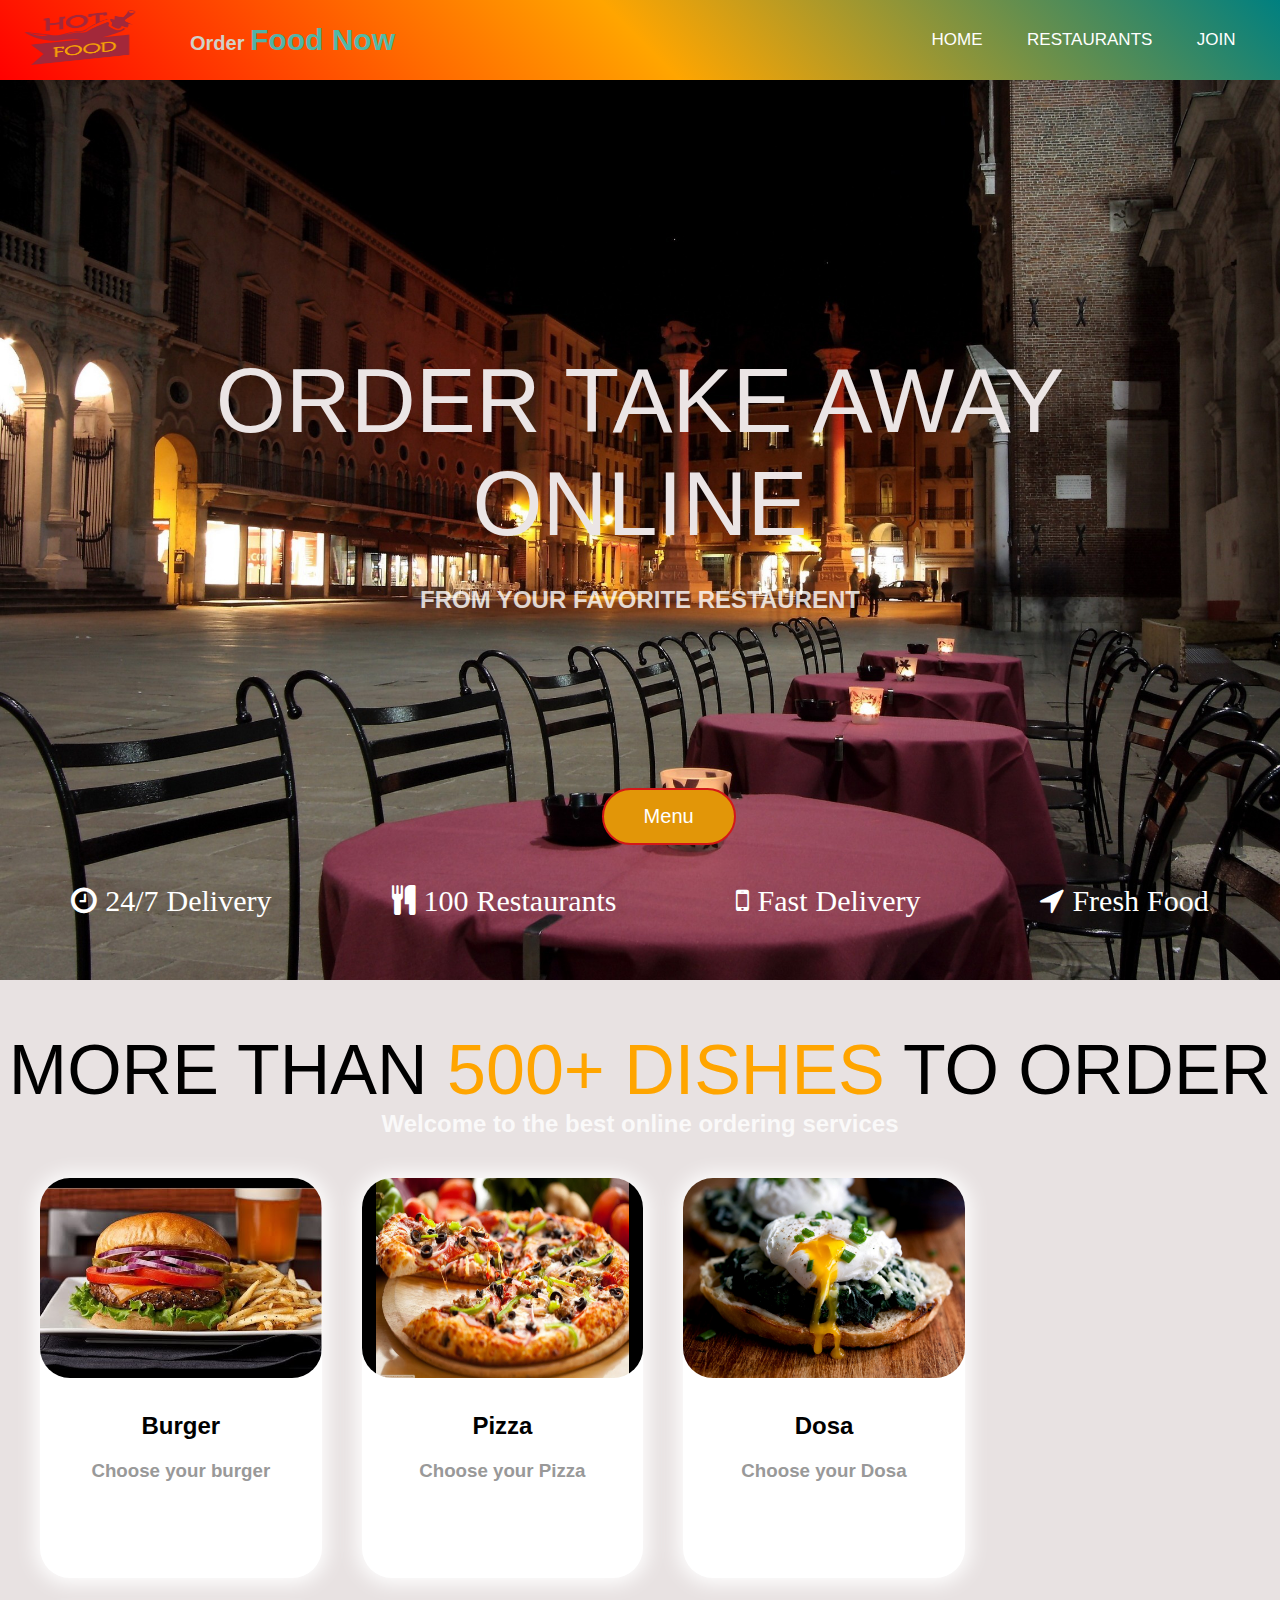
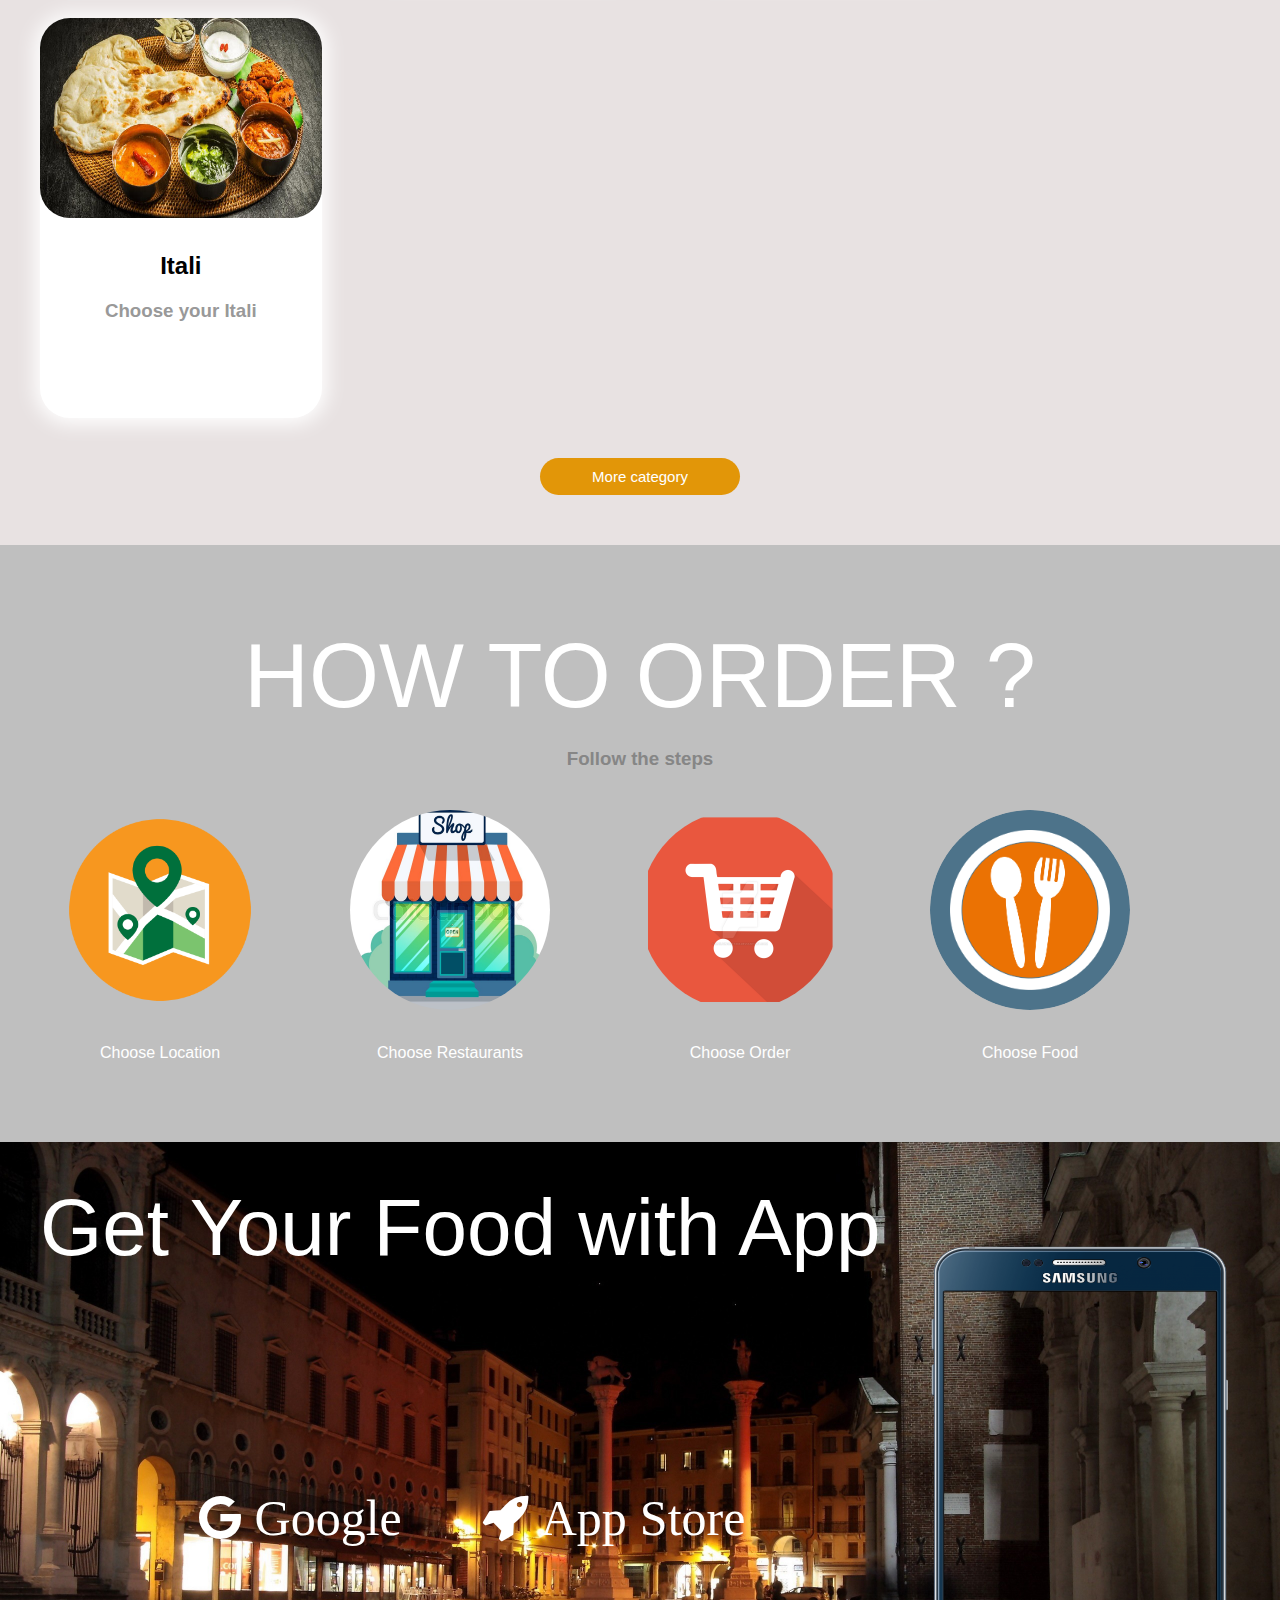
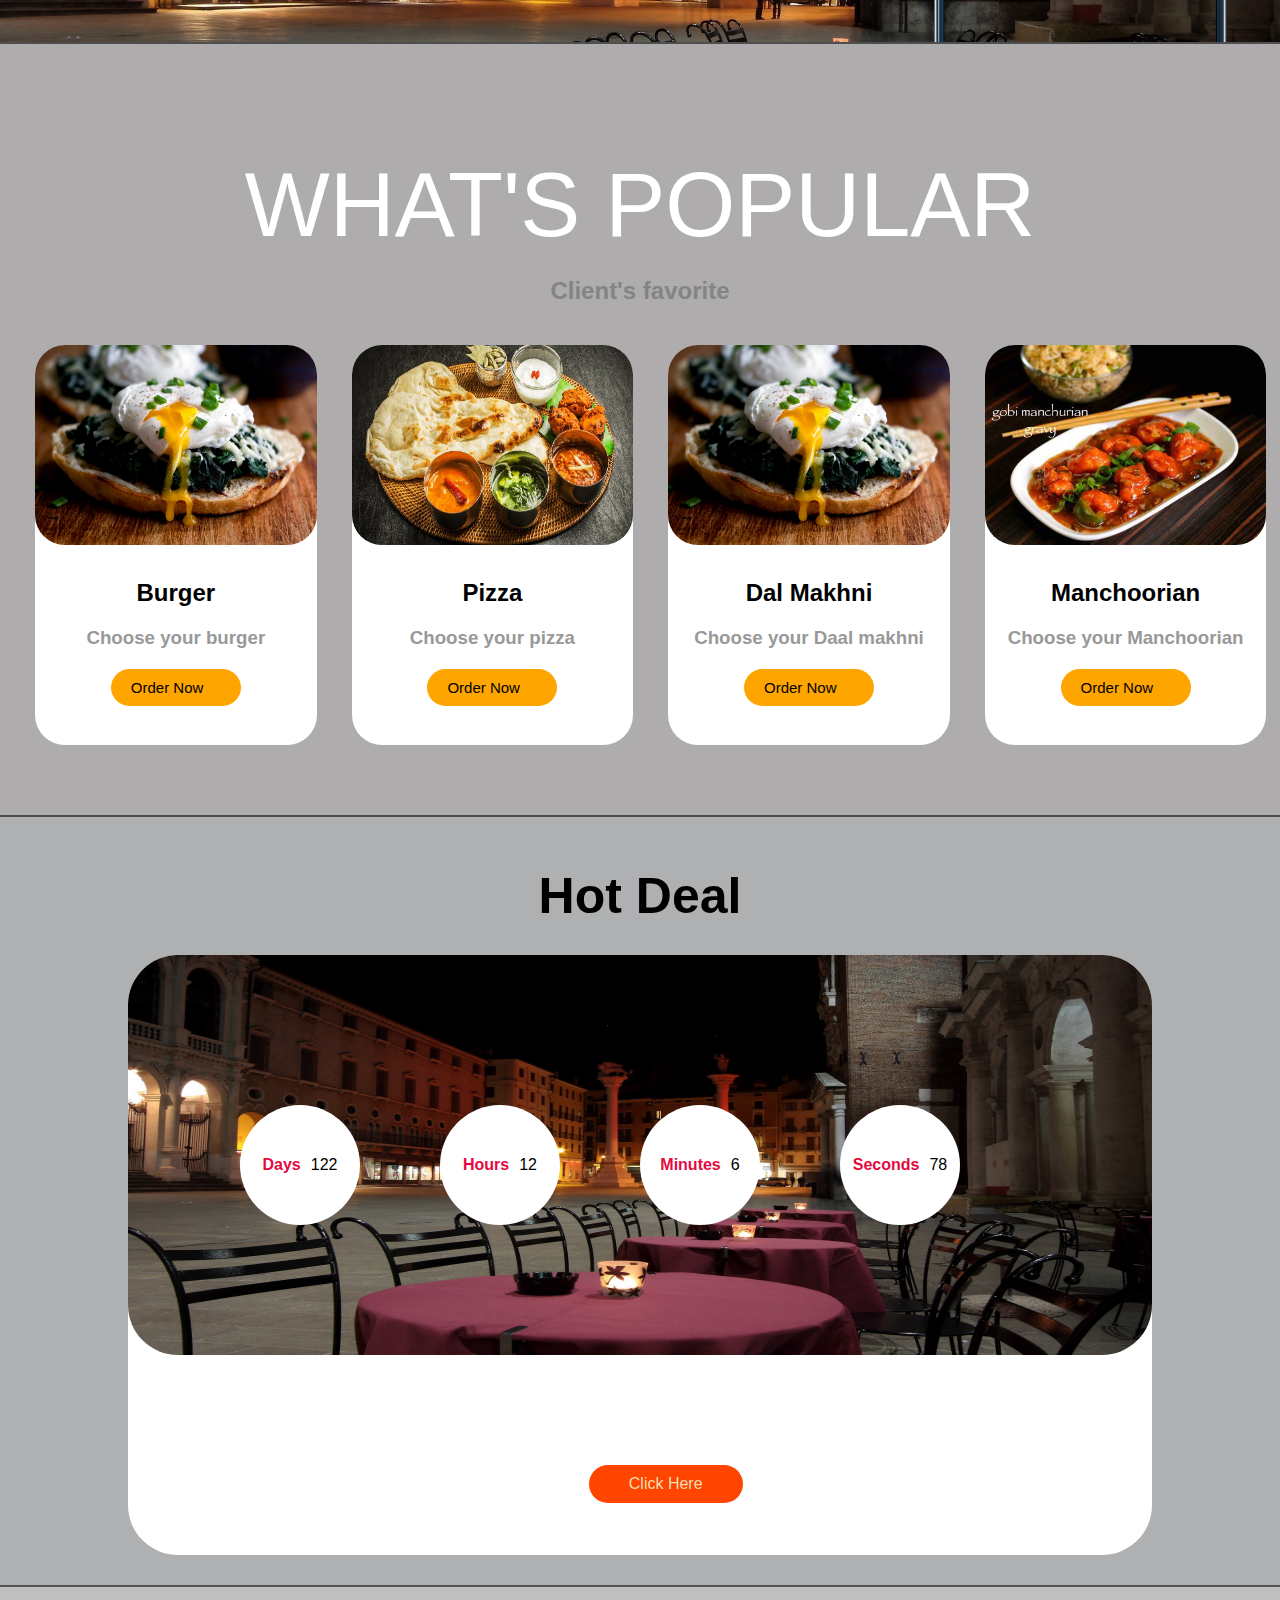
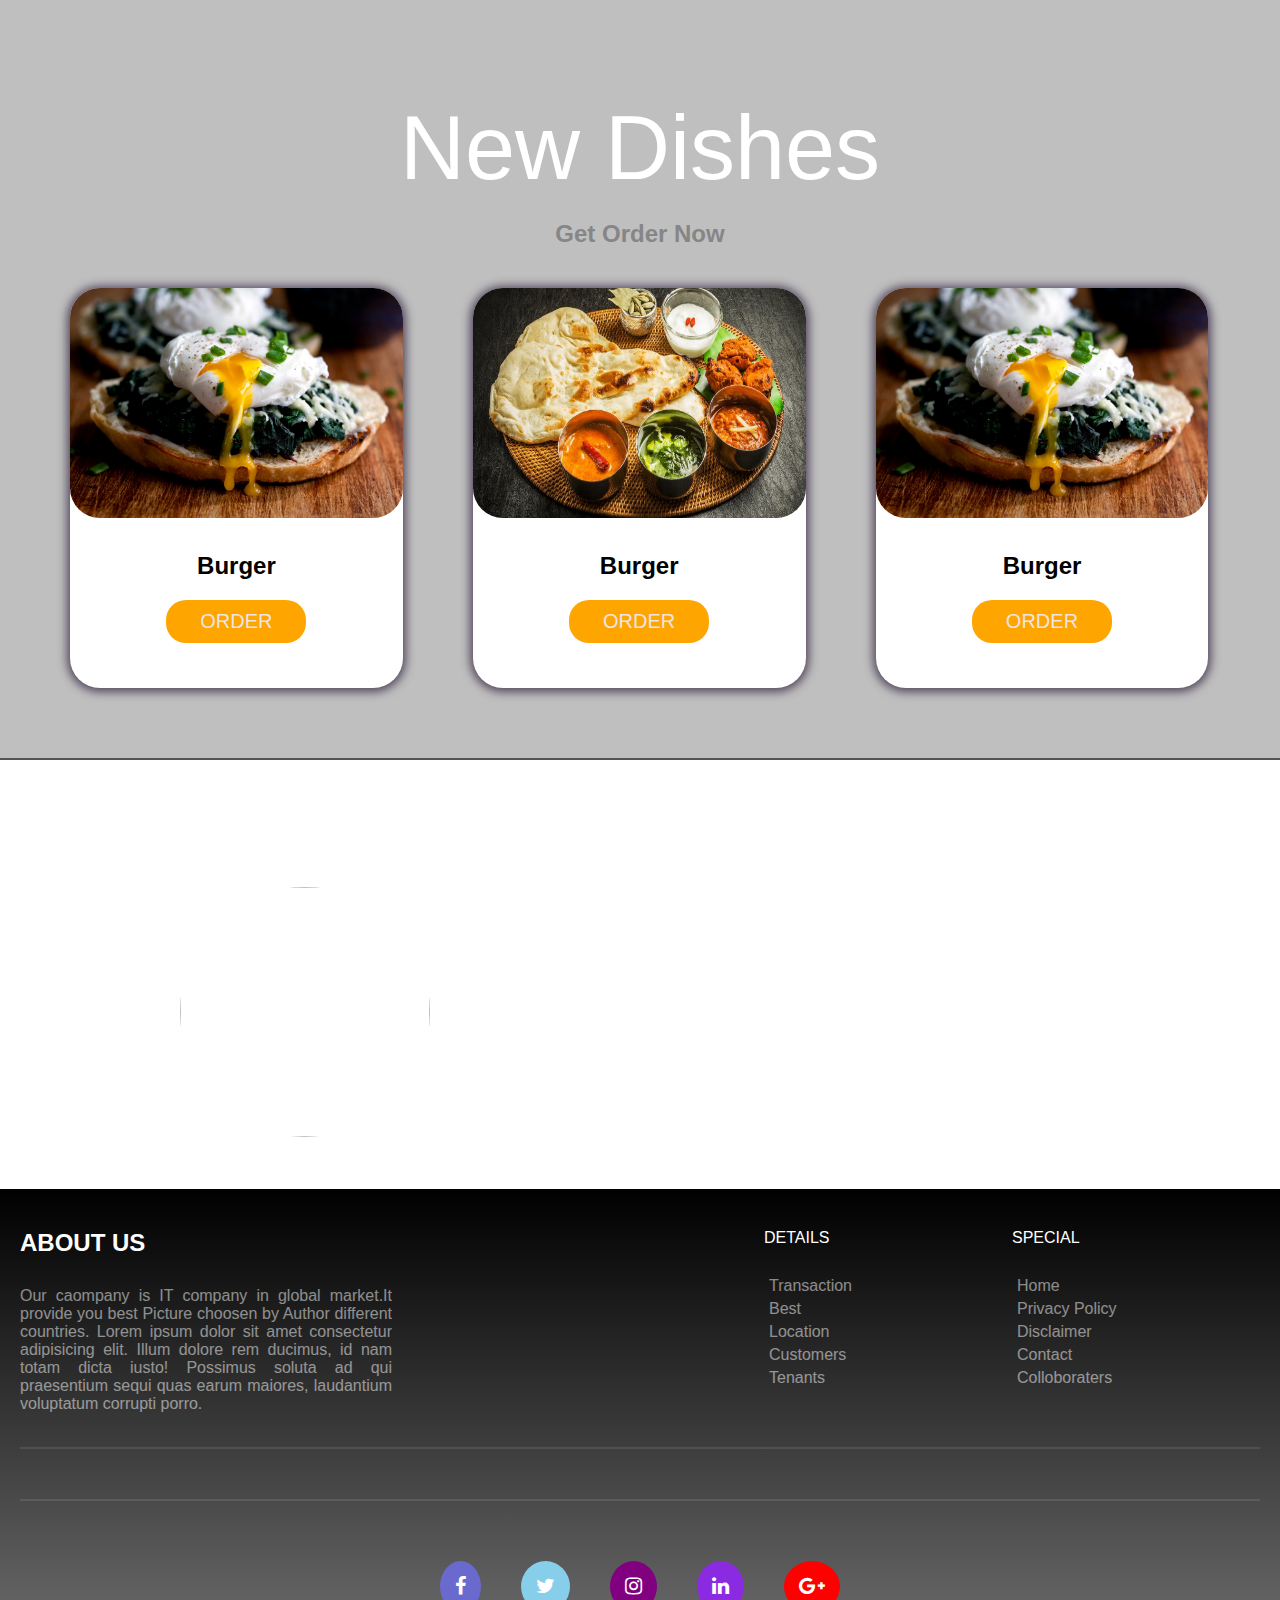
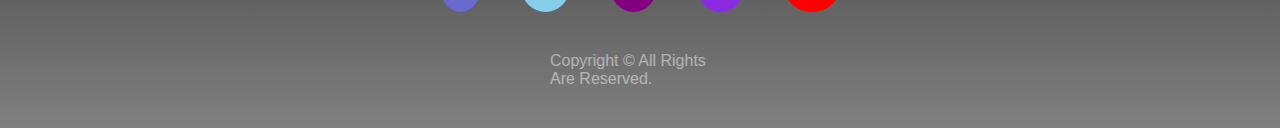
==== index.html @ 8037c408 "responsive using media" ====
<!DOCTYPE html>
<html lang="en">
<head>
    <meta charset="UTF-8">
    <meta name="viewport" content="width=device-width, initial-scale=1.0">
    <link rel="stylesheet" href="https://stackpath.bootstrapcdn.com/font-awesome/4.7.0/css/font-awesome.min.css" integrity="sha384-wvfXpqpZZVQGK6TAh5PVlGOfQNHSoD2xbE+QkPxCAFlNEevoEH3Sl0sibVcOQVnN" crossorigin="anonymous">
    <link rel="stylesheet" href="css files/index.css">
    <title>Hot Food</title>
    <style>
        body{
        background-image: url(images/pro2.png);
    background-repeat: no-repeat;
    background-attachment: fixed;
    background-size: cover;
        }
       
    </style>
   
</head>
<body>
    <div class="container">
        <header>
            <img src="images/logo.png"  alt="">
            <p><b>Order <span style="color: rgb(9, 223, 238); opacity: 0.7;font-size:30px;font-family: 'Segoe UI', Tahoma, Geneva, Verdana, sans-serif;"> Food Now</span></b></p>
           <nav>
            <ul>
                <li><a href="#" class="bar">B</a></li>
                <li><a href="#">home</a></li>
                
                <li>
                    <a href="#">Restaurants</a>
                    
                        <div class="menu">
                        <ul style="display: inline-block;">
                            <li><a href="#bill">Taj</a></li>
                            <li><a href="#" onclick="dashboard()">Abhinandan</a></li>
                            <li><a href="#" onclick="tenant()">Mukund</a></li>
                            <li><a href="#" onclick="profile()">Ram Hotel</a></li>
                            <li><a href="Owner.html">Brijwasi</a></li>
                            <li><a href="#" onclick="complaint()">Radhey Radhey</a></li>
                            <li><a href="#">Details</a></li>
                        </ul>
                        <ul style="display: inline-block;">
                            <li><a href="#bill">Billing</a></li>
                            <li><a href="#" onclick="dashboard()">Gokul</a></li>
                            <li><a href="#" onclick="tenant()">Kfc</a></li>
                            <li><a href="#" onclick="profile()">NiceFront</a></li>
                            <li><a href="Owner.html">Choice</a></li>
                            <li><a href="#" onclick="complaint()">Favorite Food</a></li>
                            <li><a href="#">Details</a></li>
                        </ul>
                        <ul style="display: inline-block;">
                            <li><a href="#bill">Billing</a></li>
                            <li><a href="#" onclick="dashboard()">K.K</a></li>
                            <li><a href="#" onclick="tenant()">Jai Guru Dev</a></li>
                            <li><a href="#" onclick="profile()">Krisha</a></li>
                            <li><a href="Owner.html">Karan</a></li>
                            <li><a href="#" onclick="complaint()">3D</a></li>
                            <li><a href="#">Details</a></li>
                        </ul>
                    </div>
                    </li>
                    <li><a href="html/signup.html">Join</a></li>

                </li>
                <li><a href="#" class="cbar">C</a></li> 
              
            </ul>
           </nav>
        </header>
        <section class="section-1">
           <div class="heading">
            <p> ORDER TAKE AWAY ONLINE</p>
            <h2 style="color: white;text-align: center;">FROM YOUR FAVORITE RESTAURENT</h2>
        </div>
            <a href="html/Search.html">Menu</a>
            <div class="icon">
            <i class="fa fa-clock-o" aria-hidden="true"> 24/7 Delivery</i>
            <i class="fa fa-cutlery" aria-hidden="true"> 100 Restaurants</i>
           <i class="fa fa-mobile" aria-hidden="true"> Fast Delivery</i>
           <i class="fa fa-location-arrow" aria-hidden="true"> Fresh Food</i>
        </div>
           
        </section>
        <section class="section-2">
<p>MORE THAN <span style="color:orange">500+ DISHES</span>  TO ORDER</p>
<h2 style="text-align: center;color: white;opacity: 0.8;margin-bottom: 40px;"> Welcome to the best online ordering services</h2>
<div class="cards">
    <img src="images/burger.jpg" alt="">
    <h2 style="text-align: center;">Burger</h2>
    <h3 style="text-align: center;color: gray;opacity: 0.8;margin-top: 20px;">Choose your burger</h3>
  
</div>
<div class="cards">
    <img src="images/pizza.jpg" alt="">
    <h2 style="text-align: center;">Pizza</h2>
    <h3 style="text-align: center;color: gray;opacity: 0.8;margin-top: 20px;">Choose your Pizza</h3>
</div>
<div class="cards">
    <img src="images/f2.jpg" alt="">
    <h2 style="text-align: center;">Dosa</h2>
    <h3 style="text-align: center;color: gray;opacity: 0.8;margin-top: 20px;">Choose your Dosa</h3>
</div>
<div class="cards">
    <img src="images/f1.jpg" alt="">
    <h2 style="text-align: center;">Itali</h2>
    <h3 style="text-align: center;color: gray;opacity: 0.8;margin-top: 20px;">Choose your Itali</h3>
</div>
<!-- <h2 style="margin-top: 70px;margin-left: 30%; display: inline-block; text-align: center; opacity: 0.7;">Much more your favorite food</h2> -->
<a href="html/Search.html">More category</a>
        </section>

         <section class="section-3">
<p>HOW TO ORDER ?</p>
<h3 style="text-align: center;opacity: 0.9;color: gray;margin: 20px 0 40px 0;">Follow the steps</h3>
<div class="mhow">
<div class="how">
<img src="images/loc.png" width="200px" height="200px" alt="">
<figcaption>Choose Location</figcaption>
</div>
<div class="how">
    <img src="images/restaurant.jpg" width="200px" height="200px" alt="">
    <figcaption>Choose Restaurants</figcaption>
    </div>
    <div class="how">
        <img src="images/order.png" width="200px" height="200px" alt="">
        <figcaption>Choose Order</figcaption>
        </div>
        <div class="how">
            <img src="images/food.png" width="200px" height="200px" alt="">
            <figcaption>Choose Food</figcaption>
            </div>
</div>
        </section>


        <section class="section-4">
<p>Get Your Food with App</p>
<div class="mhow">
    <i class="fa fa-google" aria-hidden="true"> Google</i>
<i class="fa fa-rocket" aria-hidden="true"> App Store</i>

        </div>
        <img src="images/mob.png" alt="">
        
        </section> 

       <section class="section-5">
           <p>WHAT'S POPULAR</p>
           <h2 style="text-align: center;opacity: 0.9;color: gray;margin-bottom: 40px;">Client's favorite</h2>
           <div class="cards1">
            <img src="images/f2.jpg" alt="">
           
            <h2 style="text-align: center;">Burger</h2>
            <h3 style="text-align: center;color: gray;opacity: 0.8;margin: 20px 0;">Choose your burger</h3>
            <p> Order Now </p>
        </div>
      
        <div class="cards1">
            <img src="images/f1.jpg" alt="">
            <h2 style="text-align: center;">Pizza</h2>
            <h3 style="text-align: center;color: gray;opacity: 0.8;margin: 20px 0;">Choose your pizza</h3>
            <p> Order Now </p>
        </div>
        <div class="cards1">
            <img src="images/f2.jpg" alt="">
            <h2 style="text-align: center;">Dal Makhni</h2>
            <h3 style="text-align: center;color: gray;opacity: 0.8;margin: 20px 0;">Choose your Daal makhni</h3>
            <p> Order Now </p>
        </div>
        <div class="cards1">
            <img src="images/manc.jpg" alt="">
            <h2 style="text-align: center;">Manchoorian</h2>
            <h3 style="text-align: center;color: gray;opacity: 0.8;margin: 20px 0;">Choose your Manchoorian</h3>
            <p> Order Now </p>
        </div>
       </section> 
       <section class="section-6">
           <h1 style="text-align: center;padding: 50px 0 30px 0;font-size: 50px;">Hot Deal</h1>
           <article class="deal">

           <img src="images/r2.jpg" alt="">
           <article class="circle">
           <article class="circle1"><span style="color: rgb(230, 9, 64); margin-right: 10px;"><b> Days</b> </span>122</article>
           <article class="circle2"><span style="color: rgb(230, 9, 64);margin-right: 10px;"><b> Hours</b> </span>12</article>
           <article class="circle3"><span style="color: rgb(230, 9, 64);margin-right: 10px;"><b> Minutes</b> </span> 6</article>
           <article class="circle4"><span style="color: rgb(230, 9, 64);margin-right: 10px;"><b> Seconds</b> </span> 78</article>
           </article>
           <!-- <h2 style="text-align: center;color: rgb(126, 119, 119);margin: 50px 0 20px 0;">More Details</h2> -->
           <a href="#">Click Here</a>
           </article>
           
       </section>
       <section class="section-7">
        <p>New Dishes</p>
        <h2 style="text-align: center;opacity: 0.9;color: gray;margin-bottom: 40px;">Get Order Now</h2>
        <div class="cards1">
         <img src="images/f2.jpg" alt="">
         <h2 style="text-align: center;">Burger</h2>
         <p>ORDER</p>
        
     </div>
     <div class="cards1">
         <img src="images/f1.jpg" alt="">
         <h2 style="text-align: center;">Burger</h2>
         <p >ORDER</p>
     </div>
     <div class="cards1">
         <img src="images/f2.jpg" alt="">
         <h2 style="text-align: center;">Burger</h2>
         <p>ORDER</p>
     </div>
     
       </section>
<h1 style="text-align: center;margin: 30px;color: white;">Our Best Cook's</h1>
     
<section class="slideshow-container">

    <div class="mySlides fade">
  
      <img src="../semester-5/images/avatar1.png" >
      <div class="text"><p>Lorem ipsum, dolor sit amet consectetur adipisicing elit. Beatae minus repellat cumque fuga id! Ipsum dignissimos fuga praesentium doloremque eaque illum nisi, aliquam tenetur eligendi. Quas incidunt nostrum at neque.

      </p>
    </div>
    </div>
  
    <div class="mySlides fade">
    
      <img src="../semester-5/images/avatar2.png" >
     <div class="text"><p>Lorem ipsum, djksjlkjljas Beatae minus repellat cumque fuga id! Ipsum dignissimos fuga praesentium doloremque eaque illum nisi, aliquam tenetur eligendi. Quas incidunt nostrum at neque.
   </p>
    </div>
    </div>
  
    <div class="mySlides fade">
     
      <img src="../semester-5/images/avatar3.png" >
      <div class="text"><p>Lorem ipsumcnknkdjlksc pisicing elit. Beatae minus repellat cumque fuga id! Ipsum dignissimos fuga praesentium doloremque eaque illum nisi, aliquam tenetur eligendi. Quas incidunt nostrum at neque.
    </p>
</div>
    </div>
  
  
    <a class="prev" onclick="plusSlides(-1)">&#10094;</a>
    <a class="next" onclick="plusSlides(1)">&#10095;</a>
</section>
  <br>

       
       <div class="footer">
        <div class="mycontent">
            <div class="about">
                <h2>About Us</h2>
                <p>Our caompany is IT company in global market.It provide you best Picture choosen by Author different countries.
                    Lorem ipsum dolor sit amet consectetur adipisicing elit. Illum dolore rem ducimus, id nam totam dicta iusto! Possimus 
                    soluta ad qui praesentium sequi quas earum maiores, laudantium voluptatum corrupti porro.
     
                </p>
            </div>
            <div class="link">
                <p>Special</p>
             <ul>
                 <li><a href="#">Home</a></li>
                 <li><a href="#">Privacy Policy</a></li>
                 <li><a href="#">Disclaimer</a></li>
                 <li><a href="html pages/coantact.html">Contact</a></li>
                 <li><a href=#>Colloboraters</a></li>
             </ul>
            </div>
            <div class="link">
                <p>Details</p>
             <ul>
                 <li><a href="#">Transaction</a></li>
                 <li><a href="#">Best</a></li>
                 <li><a href="#">Location</a></li>
                 <li><a href=#>Customers</a></li>
                 <li><a href=#>Tenants</a></li>
             </ul>
            </div>
            </div>
           
            <div class="social">
                <span class="face"><i class="fa fa-facebook"></i></span>
                <span class="twit"><i class="fa fa-twitter"></i></span>
                <span class="insta"><i class="fa fa-instagram"></i></span>
                <span class="linked"><i class="fa fa-linkedin"></i></span>
                <span class="gmail"><i class="fa fa-google-plus"></i></span>
            </div>
           <span class="last"> Copyright &copy; All Rights Are Reserved.</span>
           
    </div>
        </div>
       
        <script>
  var slideIndex = 1;
showSlides(slideIndex);


function plusSlides(n) {
  showSlides(slideIndex += n);
}


function showSlides(n) {
  var i;
  var slides = document.getElementsByClassName("mySlides");

  if (n > slides.length) {
      slideIndex = 1
      } 
  if (n < 1) {
      slideIndex = slides.length
      }
  for (i = 0; i < slides.length; i++) {
      slides[i].style.display = "none"; 
  }

  slides[slideIndex-1].style.display = "block"; 

}
        </script>
</body>
</html>
---- css files/index.css ----
body{
  background-image: url(images/pro2.png);
background-repeat: no-repeat;
background-attachment: fixed;
background-size: cover;
  }


  *{
padding: 0;
margin: 0;
box-sizing: border-box;
font-family: Verdana, Geneva, Tahoma, sans-serif;
}


header{

/* background-color:rgba(53, 3, 68,0.9); */
background-image: linear-gradient(45deg,red,orange,teal);
height: 80px;
padding: 0 20px;
width: 100%;



}
.cbar,.bar{
  display: none;
}

nav{
float: right;
}
nav ul li{
list-style: none;
display: inline-block;
line-height: 80px;
}
nav ul li a{

text-decoration: none;
font-size: 17px;
color: white;
padding: 10px 20px;
border-radius: 10px;
text-transform: uppercase;
transition: 0.6s;
}
nav a:hover{
background-color: rgb(57, 50, 68);

color:rgb(206, 204, 209);


}


header img{
border-radius: 20px 0 20px 0;
width:120px;
height:70px;
padding-top: 5px;
float:left;

position: relative;
left: 0;
z-index: 1;  
}
header p{

display: inline-block;
line-height: 80px;
margin-left: 50px;
font-family: Verdana, Geneva, Tahoma, sans-serif;
font-size: 20px;
color:rgb(209, 209, 200);
}
@media (max-width: 500px){
header p{
  display: none;
}
}
.section-1 {
background-image: url(../images/r2.jpg);
background-repeat: no-repeat;
background-size: cover;
height: 900px;
width: 100%;
position: relative;
left: 0;
right: 0;
/* border: 3px solid green; */

}
.section-1 .heading{
position: absolute;
top:30%;
left:5%;
right: 5%; 
/* border: 2px solid black; */
}
.section-1 p{
font-size: 90px;

color: rgb(235, 229, 229);
text-align: center;
padding-bottom: 30px;
text-shadow: 0 1px 20px 5px rgb(211, 106, 106);
}


.section-1 h2{

color: white;
text-align: center;
opacity: 0.8;

}
.section-1 a{
position: absolute;
bottom:15%;
left:47%;
display: block;
padding: 15px 40px;
border-radius: 30px;
background-color: rgb(226, 150, 8);
color: white;
font-size: 20px;
text-decoration: none;
border: 2px solid rgb(211, 24, 24);
}
.section-1 a:hover{
border: 2px solid black;
opacity: 0.8;
background-color: darkslategrey;
}
.section-1 .icon{
width: 100%;
height: 70px;
display: flex;
justify-content: center;
align-items: center;
position: absolute;
bottom:5%;
}
.section-1 i{
font-size: 30px;
color:white;
padding: 50px; 

}
@media (max-width: 1100px) and (min-width:800px){
.section-1 .heading{
position: absolute;
top:25%;

}
.section-1 .icon{
width: 100%;
height: 50px;
display: flex;
justify-content: center;
align-items: center;
position: absolute;
bottom:5%;
} 
.section-1 {
height: 700px;
}
.section-1 i{
font-size: 20px;
color:white;
padding: 20px; 

} 
.section-1 p{
font-size: 60px;
}
}

@media (min-width: 500px) and (max-width: 799px){
header{
 width: 100%;
}
nav{
 display: none;
}

.section-1 .heading{
position: absolute;
top:25%;

}
.section-1 a{
  position: absolute;
  width: 150px;
  text-align: center;
bottom:30%;
left:38%;
right: 38%;
display: block;
padding: 10px 30px;
border-radius: 30px;
background-color: rgb(226, 150, 8);
color: white;
font-size: 15px;
text-decoration: none;
border: 2px solid rgb(211, 24, 24);   
}
.section-1 .icon{
width: 100%;
height: 25px;
display: flex;
justify-content: center;
align-items: center;
position: absolute;
bottom:8%;
} 
.section-1 {
height: 400px;
}
.section-1 i{
font-size: 15px;
color:white;
padding: 20px; 

} 
.section-1 p{
font-size: 30px;
}

}
@media (max-width: 500px){
.section-1{
  min-width: 400px;
}
header{
 width: 100%;
}
nav{
 display: none;

}
.section-1 .heading{
position: absolute;
top:20%;
font-size: 20px;
/* display: none; */

}
.section-1 .heading h2{
  display: none;
}
.section-1 a{
  position: absolute;
bottom:30%;
left:35%;
display: block;
padding: 10px 30px;
border-radius: 30px;
background-color: rgb(226, 150, 8);
color: white;
font-size: 15px;
text-decoration: none;
border: 2px solid rgb(211, 24, 24);   
}
.section-1 .icon{

display: none;
} 
.section-1 {
height: 250px;
}
.section-1 i{
font-size: 15px;
color:white;
padding: 15px; 

} 
.section-1 p{
font-size: 15px;
/* display: none; */
}

}

.section-2{

width: 100%;
padding-bottom: 50px;

background-color: rgba(209, 197, 197,0.5);
}
.section-2 p{
padding-top: 50px;
font-size: 70px;
text-align: center;
}
.section-2 .cards{
width: 22%;
height: 400px;
border-radius: 30px;
background-color: white;
margin-left: 40px;
float: left;
transition: 0.6s;
margin-bottom: 40px;
box-shadow: 0 1px 20px 5px white;
}

.section-2 .cards img{
border-radius: 30px;
width: 100%;
height: 200px;
margin-bottom: 30px;
}

.section-2 a{
clear: both;
display: block;
width: 200px;
padding: 10px 40px;
border-radius: 30px;
background-color: rgb(226, 150, 8);
color: white;
font-size:15px;
text-decoration: none;
margin: auto;
margin-top: 40px;
text-align: center;

}
.section-2 a:hover{
border: 2px solid black;
}
.section-2 .cards:hover{
opacity: 0.9;
position: relative;
top:-15px;
background-image: linear-gradient(rgb(99, 37, 37),rgb(105, 90, 105),orangered);

}
@media (max-width: 1100px) and (min-width:800px){
.section-2 .cards{
width: 18.5%;
height: 300px;
border-radius: 30px;
background-color: white;
margin-left: 40px;
float: left;
transition: 0.6s;
margin-bottom: 30px;

box-shadow: 0 1px 20px 5px white;
}
.section-2 .cards img{
border-radius: 30px;
width: 100%;
height: 150px;
margin-bottom: 30px;
}
.section-2 a{
clear: both;
display: block;
width: 200px;
padding: 10px 40px;
border-radius: 30px;
background-color: rgb(226, 150, 8);
color: white;
font-size:15px;
text-decoration: none;
margin: auto;
margin-top: 40px;
text-align: center;
}
}
@media (max-width: 799px) and (min-width:500px){
.section-2 .cards{
width: 43%;
height: 300px;

margin: 15px;
margin-bottom: 20px;

}
@media (min-width: 598px) and (max-width: 670px){
.section-2 .cards{    

margin: 20px;
}
}

.section-2 .cards img{
border-radius: 30px;
width: 100%;
height: 150px;
margin-bottom: 30px;
}

.section-2 a{
clear: both;
display: block;
width: 200px;
padding: 10px 40px;
border-radius: 30px;
background-color: rgb(226, 150, 8);
color: white;
font-size:15px;
text-decoration: none;
margin: auto;
margin-top: 40px;
text-align: center;
} 
.section-2 p{
padding-top: 50px;
font-size: 40px;
text-align: center;
}
}
@media (max-width: 500px){
.section-2 .cards{
clear: both;
width: 280px;
height: 300px;
border-radius: 30px;
background-color: white;
float: initial;
margin: auto;

transition: 0.6s;
margin-bottom: 20px;

box-shadow: 0 1px 20px 5px white;
}
.section-2 .cards img{
border-radius: 30px;
width: 100%;
height: 140px;
margin-bottom: 20px;
}
.section-2 p{
padding-top: 50px;
font-size: 20px;
text-align: center;
}
.section-2 a{
display: block;
width: 200px;
padding: 10px 40px;
border-radius: 30px;
background-color: rgb(226, 150, 8);
color: white;
font-size:15px;
text-decoration: none;
margin: 20px auto;
} 

}
.section-3{

width: 100%;
/* height: 600px; */
padding: 80px 40px;

background-color: rgba(128, 128, 128,0.5);
}
.section-3 p{
font-size: 90px;
text-align: center;
color: white;
}
.section-3 .mhow{
display: flex;
justify-content: center;
align-items: center;
}
.section-3 .how{
display: inline-block;
margin-right: 90px;
/* border: 2px solid black; */
}
.section-3 .how img{
border-radius: 50%;
}
.section-3 .how img:hover{
transform: scale(1.3);
}

.section-3 figcaption{
margin-top: 30px;
text-align: center;
color: white;
}
@media (max-width: 1100px) and (min-width:800px){
.section-3 p{
font-size: 60px;
text-align: center;
color: white;
} 
.section-3 .how{
display: inline-block;
margin-right: 50px;
/* border: 2px solid black; */
} 
.section-3 .how img{
border-radius: 50%;
width: 150px;
height: 150px;
}
}
@media (max-width: 799px) and (min-width:500px){
.section-3 p{
font-size: 40px;
} 
.section-3 .how{
display: inline-block;
margin-right: 20px;

} 
.section-3 .how img{
border-radius: 50%;
width: 100px;
height: 100px;
}
}
@media (max-width: 500px){
.section-3{
  padding:30px 20px;
}
.section-3 p{
font-size: 30px;
} 
.section-3 .how{
display: inline-block;
margin-right: 20px;

} 
.section-3 .how img{
border-radius: 50%;
width: 60px;
height: 60px;
}
}
.section-4{
/* border: 3px solid green; */
background-image: url(../images/r2.jpg);
background-repeat: no-repeat;
background-size: cover;
width: 100%;
height: 500px;
padding: 40px;
position: relative;
left: 0;
right: 0;
overflow: hidden;
}
.section-4 >img{
position: absolute;
right: 0;
top: 100px;
z-index: 1;
width: 400px;
height: 500px;


}
.section-4 p{
/* padding-top: 60px; */
font-size: 80px;
color: white;
/* border: 2px solid orange; */
/* padding-left: 40px; */
}
.section-4 .mhow{
width: 80%;
display: flex;
justify-content: center;
align-items: center;
position: absolute;
top:70%;
left: 0;
/* border: 2px solid orange; */

/* border: 1px solid black; */

}
.section-4 .mhow i{
margin-right: 80px;
color: white;
font-size: 50px;



}
@media (max-width: 1100px) and (min-width:800px){
.section-4 p{
/* padding-top: 60px; */
font-size: 50px;
color: white;
/* padding-left: 40px; */
} 
.section-4 .mhow i{
margin-right: 30px;
color: white;
font-size: 30px;
} 
.section-4 >img{
position: absolute;
right: 0;
top: 150px;
z-index: 1;
width: 300px;
height: 400px;


}
}
@media (max-width: 799px) and (min-width:500px){
.section-4{
  height: 350px;
  /* border: 2px solid orange; */
}
.section-4 p{
/* padding-top: 60px; */
font-size: 30px;
color: white;
/* padding-left: 40px; */
} 
.section-4 .mhow i{
margin-right: 20px;
color: white;
font-size: 20px;
} 
.section-4 >img{
position: absolute;
right: 0;
top: 130px;
z-index: 1;
width: 200px;
height: 300px;


}
}
@media (max-width: 500px){
.section-4{
  height: 200px;
  /* border: 2px solid orange; */
}
.section-4 p{

font-size: 20px;
color: white;

} 
.section-4 .mhow i{
margin-right: 20px;
color: white;
font-size: 20px;
} 
.section-4 >img{

display: none;


}
}
.section-5{
/* clear: both; */
width: 100%;
/* height: 700px; */
background-color:rgba(94, 89, 89, 0.5);
padding: 70px 0px;

border-top:2px solid rgba(39, 38, 38,0.7); 
border-bottom:2px solid rgba(39, 38, 38,0.7); 
}
.section-5 > p{
padding-top: 40px;
padding-bottom: 20px;
font-size: 90px;
color: white;
text-align: center;
}
.section-5 .cards1{
/* border:2px solid black; */
width: 22%;
height: 400px;
border-radius: 30px;
background-color: white;
margin-left: 35px;
float: left;
padding-bottom: 60px;
transition: 0.5s;
}
.section-5 .cards1 img{
border-radius: 30px;
width: 100%;
height: 200px;
margin-bottom: 30px;
}
.section-5 .cards1 p{
font-size: 15px;
margin: 10px auto;
width: 130px;
padding: 10px 20px;
background-color: orange;
border-radius: 20px;
}


.section-5 .cards1 p:hover{
border: 2px solid black;
}

.section-5 .cards1:hover {

transform: rotateY(25deg);

background-image: linear-gradient(red,rgb(255, 0, 242),rgb(55, 0, 128));
box-shadow: 0 1px 10px 3px white;
}

.section-5::after{
display: block;
content: '';
clear: both;
}
@media (max-width: 1100px) and (min-width:800px){
.section-5 > p{
padding-top: 40px;
padding-bottom: 20px;
font-size: 60px;
color: white;
text-align: center;
} 
.section-5 .cards1{
/* border:2px solid black; */
width: 18.5%;
height: 350px;

} 
.section-5 .cards1 img{
border-radius: 30px;
width: 100%;
height: 150px;
margin-bottom: 20px;
}
}
@media (max-width: 799px) and (min-width:500px){
.section-5 >p{

font-size: 60px;

}
.section-5 > p{
padding-top: 30px;
padding-bottom: 20px;
font-size: 60px;
color: white;
text-align: center;
} 
.section-5 .cards1{
/* border:2px solid black; */
width: 40%;
height: 300px;
margin-bottom: 20px;


} 
.section-5 .cards1 img{
border-radius: 30px;
width: 100%;
height: 140px;
margin-bottom: 0px;
}
}
@media (max-width: 500px){
.section-5 >p{

font-size: 30px;

}
.section-5 > p{
padding-top: 20px;
padding-bottom: 20px;
font-size: 30px;
color: white;
text-align: center;
} 
.section-5 .cards1{

width: 300px;
height: 300px;
display: block;
margin: 20px auto;
float: initial;



} 
.section-5 .cards1 img{
border-radius: 30px;
width: 100%;
height: 140px;
margin-bottom: 15px;
}
}
.fa-clock-o{
margin-right: 20px;
}
.fa-cutlery{
margin-right: 20px;
}
.fa-mobile{
margin-right: 20px;
}
.section-6{
width: 100%;
/* height: 900px; */
background-color: rgba(96, 97, 99, 0.5);
padding-bottom: 30px;
position: relative;
left:0;
}
.section-6 .deal{
width: 80%;
height: 600px;
margin: auto;
border-radius: 50px;
background-color: white;
position: relative;
left:0;
transition: 0.6s;
}
.section-6 .deal img{
width: 100%;
height: 400px;
border-radius: 50px;
position: absolute;
left:0;
right: 0;


}
.deal .circle{
width: 100%;
display: flex;
justify-content: center;
align-items: center;
/* height: 100px; */
/* border: 2px solid black; */
position: absolute;
top:150px;

}
.deal .circle1,.circle2,.circle3,.circle4{
width: 120px;
height: 120px;
border-radius: 50%;
background-color: white;
padding: 10px;
display: flex;
justify-content: center;
align-items: center;
margin-right: 80px;
transition: 0.5s;
}
.section-6 h2{
position: absolute;
top:70%;
left: 45%;

}
.section-6 a{
position: absolute;
color: wheat;
top:85%;
left: 45%;
padding: 10px 40px;
background-color: orangered;
border-radius: 20px;
text-decoration: none;
}
.section-6 a:hover{
border: 2px solid black;
box-shadow: 0 1px 10px 3px rebeccapurple;
}
.deal .circle1:hover,.circle2:hover,.circle3:hover,.circle4:hover{
background-color: rgba(41, 35, 35, 0.7);
transform: rotate(360deg);
color: white;
}
.section-6 .deal:hover{
background-color: rgb(22, 21, 19);

transform: rotateX(20deg);
}
@media (max-width: 1100px) and (min-width:800px){
.deal .circle{

top:100px;
font-size: 10px;

}
.deal .circle1,.circle2,.circle3,.circle4{
width: 90px;
height: 90px;
border-radius: 50%;

margin-right: 50px;

} 
.section-6 .deal{

width: 80%;
height: 500px;
margin: auto;
border-radius: 50px;
background-color: white;
position: relative;
left:0;
transition: 0.6s;
} 
.section-6 .deal img{
width: 100%;
height: 300px;
border-radius: 50px;
position: absolute;
left:0;
right: 0;


}
.section-6 a{

top:75%;
left: 40%;
padding: 10px 40px;
background-color: orangered;
border-radius: 20px;
text-decoration: none;
}
}
@media (max-width: 799px) and (min-width:500px){

.deal .circle{
top:80px;
font-size: 10px;

}
.deal .circle1,.circle2,.circle3,.circle4{
width: 60px;
height: 60px;
border-radius: 50%;

margin-right: 20px;

} 
.section-6 .deal{

width: 80%;
height: 300px;
margin: auto;
border-radius: 50px;
background-color: white;
position: relative;
left:0;
transition: 0.6s;
} 
.section-6 .deal img{
width: 100%;
height: 200px;
border-radius: 50px;
position: absolute;
left:0;
right: 0;


}
.section-6 a{

top:80%;


left: 30%;
right: 30%;
text-align: center;
padding: 10px 40px;
background-color: orangered;
border-radius: 20px;
text-decoration: none;
}
}
@media (max-width: 500px){
.section-6{
display: none;
}
.section-7{
display: none;
}

}

.section-7{
/* clear: both; */
width: 100%;
background-color: rgba(128, 128, 128,0.5);
padding: 70px 0px;
border-top:2px solid rgba(39, 38, 38,0.7);
border-bottom:2px solid rgba(39, 38, 38,0.7);
}
.section-7 p{
padding-top: 40px;
padding-bottom: 20px;
font-size: 90px;
color: white;
text-align: center;
}
.section-7 .cards1{
/* border:2px solid black; */
width: 26%;
height: 400px;
border-radius: 30px;
background-color: white;
margin-left: 70px;
float: left;
padding-bottom: 60px;
/* border:2px solid rgb(199, 48, 48); */
box-shadow: 0 1px 10px 3px rgb(83, 72, 94);
transition: 0.5s;
}
.section-7 .cards1 img{
border-radius: 30px;
width: 100%;
height: 230px;
margin-bottom: 30px;
}
.section-7 .cards1:hover{
transform: rotateX(25deg);
/* background-color: rgba(220,20,60,0.8); */
/* box-shadow: 0 1px 10px 3px rebeccapurple; */
background-image: linear-gradient(rgb(109, 61, 61),rgba(255, 238, 0, 0.527),rgb(39, 177, 177));

}
.section-7 .cards1 p:hover{
border: 2px solid black;

box-shadow: 0 1px 10px 3px rgb(176, 142, 211);

}
.section-7::after{
display: block;
content: '';
clear: both;
}
.section-7 .cards1 p{
width: 140px;
background-color:orange;
color: rgb(238, 228, 228);
margin: 20px auto;
font-size: 20px;
padding: 10px 30px;
border-radius: 20px;
/* box-shadow: 0 1px 10px 3px rgb(176, 142, 211); */
}
@media (max-width: 1100px) and (min-width:800px){
.section-7 .cards1{
/* border:2px solid black; */
width: 23%;
height: 300px;

margin-left: 50px;
float: left;

} 
.section-7 p{

font-size: 70px;

}  
.section-7 .cards1 img{

height: 150px;
margin-bottom: 20px;
}
}
@media (max-width: 799px) and (min-width:500px){
.section-7{
  padding-top: 30px;
}
.section-7 .cards1{
/* border:2px solid black; */
width: 30%;
height: 300px;

margin-left: 12px;
float: left;

} 
.section-7 p{

font-size: 60px;

}  
.section-7 .cards1 img{

height: 120px;
margin-bottom: 20px;
}
}
.footer{

width: 100%;
/* background-color: #2f3640; */
/* background-color:rgb(255, 102, 0); */
padding:40px 20px;
background-image: linear-gradient(black,gray);

}



.mycontent{
width: 100%;
height: 220px;
border-bottom:2px solid rgba(255,255,255,0.1);
}
.mycontent .about{
float: left;
height: 200px;
width: 30%;
margin-right: 50px;
overflow: hidden;
}
.mycontent  .about h2{
color:white;
text-transform: uppercase;
margin-bottom: 30px;

}
.mycontent .about p{
color:white;
opacity:0.5;
text-align: justify;
}
.mycontent .link{
float: right;
width: 20%;
height: 200px;
}
.mycontent .link p{
color:white;
text-transform: uppercase;
margin-bottom: 30px;
}
.mycontent .link ul{
list-style: none;
}
.mycontent .link ul li{
margin: 5px;
}
.mycontent .link ul li a{
color: white; 
text-decoration: none;
opacity:0.5;

}
.mycontent::after{
content: '';
clear: both;
display: block;
}

.social{
width: 100%;
border-top:2px solid rgba(255,255,255,0.1);
margin-top:50px;
padding-top: 40px;
display: flex;
justify-content: center;
align-items: center;
}
.social i{
color: white;
font-size: 20px;
}
.social .face{
margin:20px;
padding:15px;
border-radius: 100%;
background-color: rgb(106, 106, 206);
}
.social .insta{
margin:20px;
padding:15px;
border-radius: 100%;
background-color: purple;
}
.social .twit{
margin:20px;
padding:15px;
border-radius: 100%;
background-color: skyblue;

}
.social .linked{
margin:20px;
padding:15px;
border-radius: 100%;
background-color: blueviolet;
}
.social .gmail{
margin:20px;
padding:15px;
border-radius: 100%;
background-color: red;
}

.social .insta:hover,.face:hover,.gmail:hover,.twit:hover,.linked:hover{
background-color:rgb(219, 186, 0)
}
.last{
  color:whitesmoke;
display: block;
width: 180px;
margin: 0 auto;
margin-top: 20px;
opacity: 0.5;
}




.slideshow-container {
max-width: 1000px;
position: relative;
margin: auto;
padding: 30px 0;
border-radius: 10px;

background-color: none;
color: white;
}

.mySlides img{
width: 250px;
height: 250px;

border-radius: 50%;
display: inline-block;
}

.mySlides {
display: none;
padding-left: 40px;
transition: 0.5s;
}
.prev, .next {
cursor: pointer;
position: absolute;
top: 50%;
width: auto;
margin-top: -22px;
padding: 16px;
color: white;
font-weight: bold;
font-size: 18px;
transition: 0.6s ease;
border-radius: 0 3px 3px 0;
user-select: none;
}


.next {
right: 0;
border-radius: 3px 0 0 3px;
}


.prev:hover, .next:hover {
background-color: rgba(0,0,0,0.8);
}


.text {

display: inline-block;
position: absolute;
margin-left: 40px;
top:30%;
padding: 20px;
margin-right: 30px;
}


.active, .dot:hover {
background-color: #717171;
}
@media (min-width: 500px) and (max-width: 799px){
.mySlides img{
width: 100px;
height: 100px;

border-radius: 50%;
display: inline-block;
}
.text {

display: inline-block;
position: absolute;
margin-left: 30px;
top:10%;
padding: 20px;
margin-right: 20px;
font-size: 15px;
}
}
@media (max-width: 500px){
.text{
display: none;
}
.mySlides img{
width: 120px;
height: 120px;
margin: auto;
display: block;
border-radius: 50%;

}
}

.fade {
-webkit-animation-name: fade;
-webkit-animation-duration: 1.5s;
animation-name: fade;
animation-duration: 1.5s;
}





nav ul li:hover .menu{
display: block;

}
.menu{
padding: 20px;
position:absolute;
right: 10px;
top:80px;
width: 700px;
z-index: 6;
display: none;
background-image: linear-gradient(rgb(19, 20, 20),rgb(59, 59, 59));
}

.menu ul li{
display: block;

height: 40px;
line-height: 40px;



}
.menu ul li a{  

font-size: 15px;
color: white;
padding: 7px 20px;
/* border-radius: 0px; */
transition: 0.5s; 
margin: 7px;   
}
.menu ul li a:hover{    

color: white;
background-color: rgb(95, 90, 95);
border-radius: 20px;
/* opacity: 0.8; */

}

@media (max-width:500px) {
.footer{
   
   min-width: 400px;
}
.mycontent{

width: 100%;
border-bottom:2px solid rgba(255,255,255,0.1);
}
  .mycontent .about{
      float: left;
      width: 100%;
      
  }
  .mycontent  .about h2{
color:white;
text-transform: uppercase;
margin-bottom: 30px;

  }
  .mycontent .about p{
      color:white;
      opacity: 0.5;
  } 

  .mycontent .link{
      margin-top: 30px;
    float: left;
    width: 100%;
    /* border:1px solid orange; */
}
.mycontent .link p{
    text-align: center;
    color:white;
text-transform: uppercase;
margin-bottom: 30px;
}
.mycontent .link ul{
  text-align: center;
    list-style: none;
}
.mycontent .link ul li{
    margin: 10px 5px;
}
.mycontent .link ul li a{
   color: white; 
   text-decoration: none;
   opacity: 0.5;
 
}
 .mycontent::after{
    content: '';
    clear: both;
    display: block;
}

.social{
    width: 100%;
    border-top:2px solid rgba(255,255,255,0.1);
    margin-top:50px;
    padding-top: 40px;
    display: flex;
    justify-content: center;
    align-items: center;
}
.social i{
  
color: white;
font-size: 20px;

}
.social .face{
  margin:3%;
padding:15px;
  border-radius: 100%;
  background-color: rgb(106, 106, 206);
}
.social .insta{
  margin:3%;
padding:15px;
  border-radius: 100%;
  background-color: purple;
}
.social .twit{
  margin:3%;
padding:15px;
  border-radius: 100%;
  background-color: skyblue;

}
.social .linked{
  margin:3%;
padding:15px;
  border-radius: 100%;
  background-color: blueviolet;
}
.social .gmail{
  margin:3%;
padding:15px;
  border-radius: 100%;
  background-color: red;
}

}
@media (max-width:500px){

.container{
min-width: 400px;
}
}
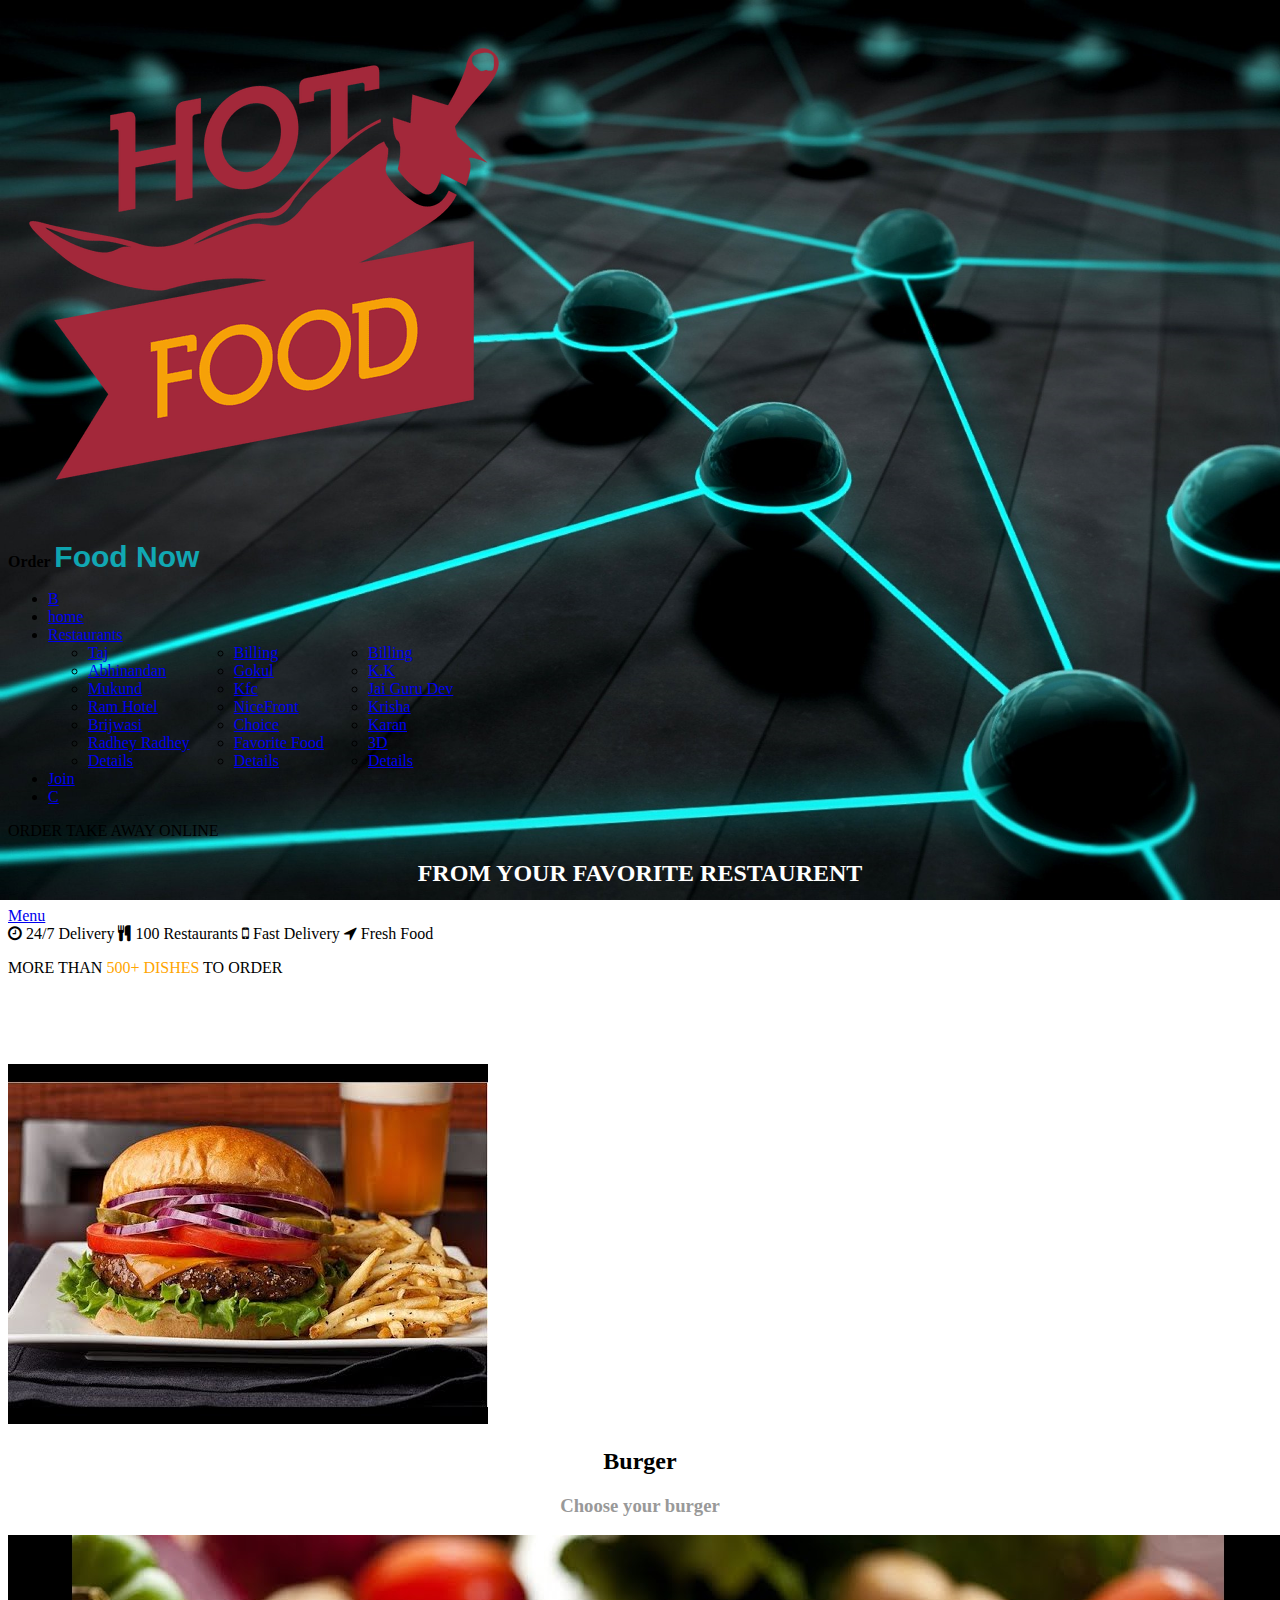
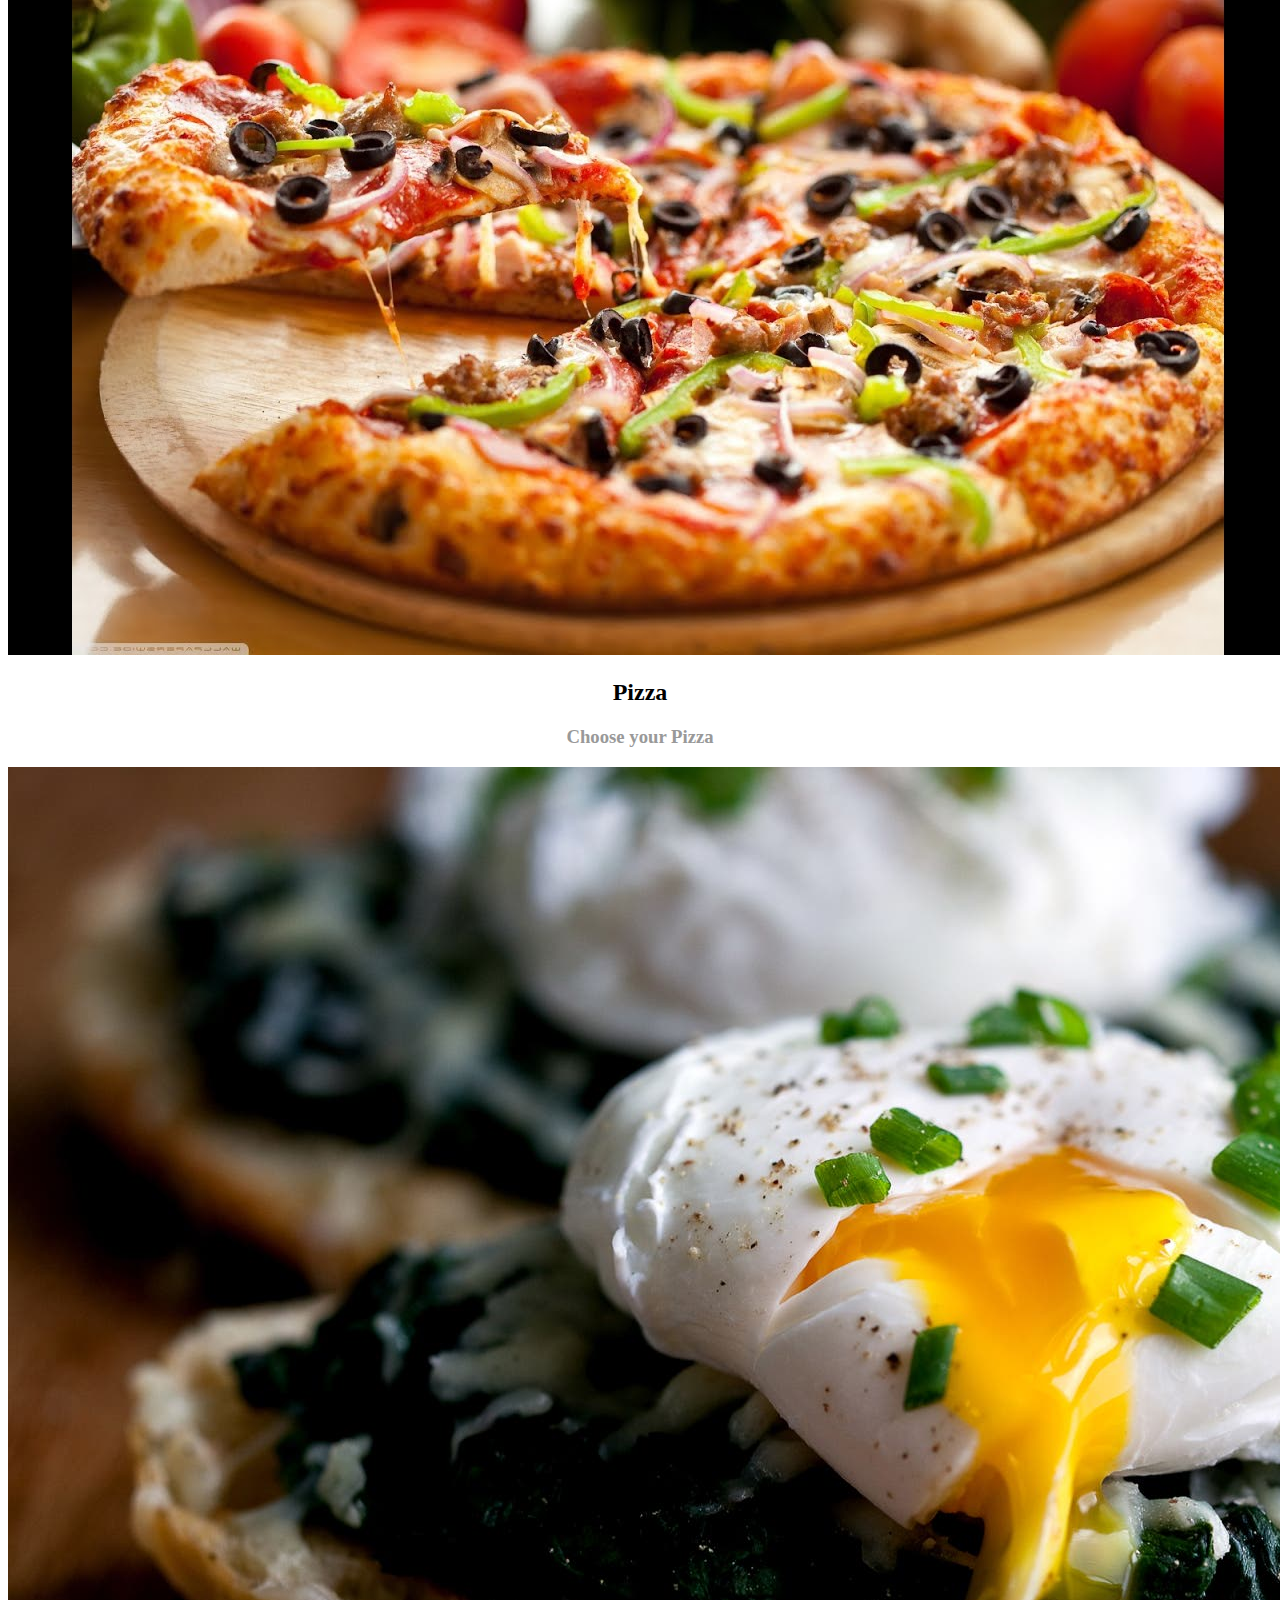
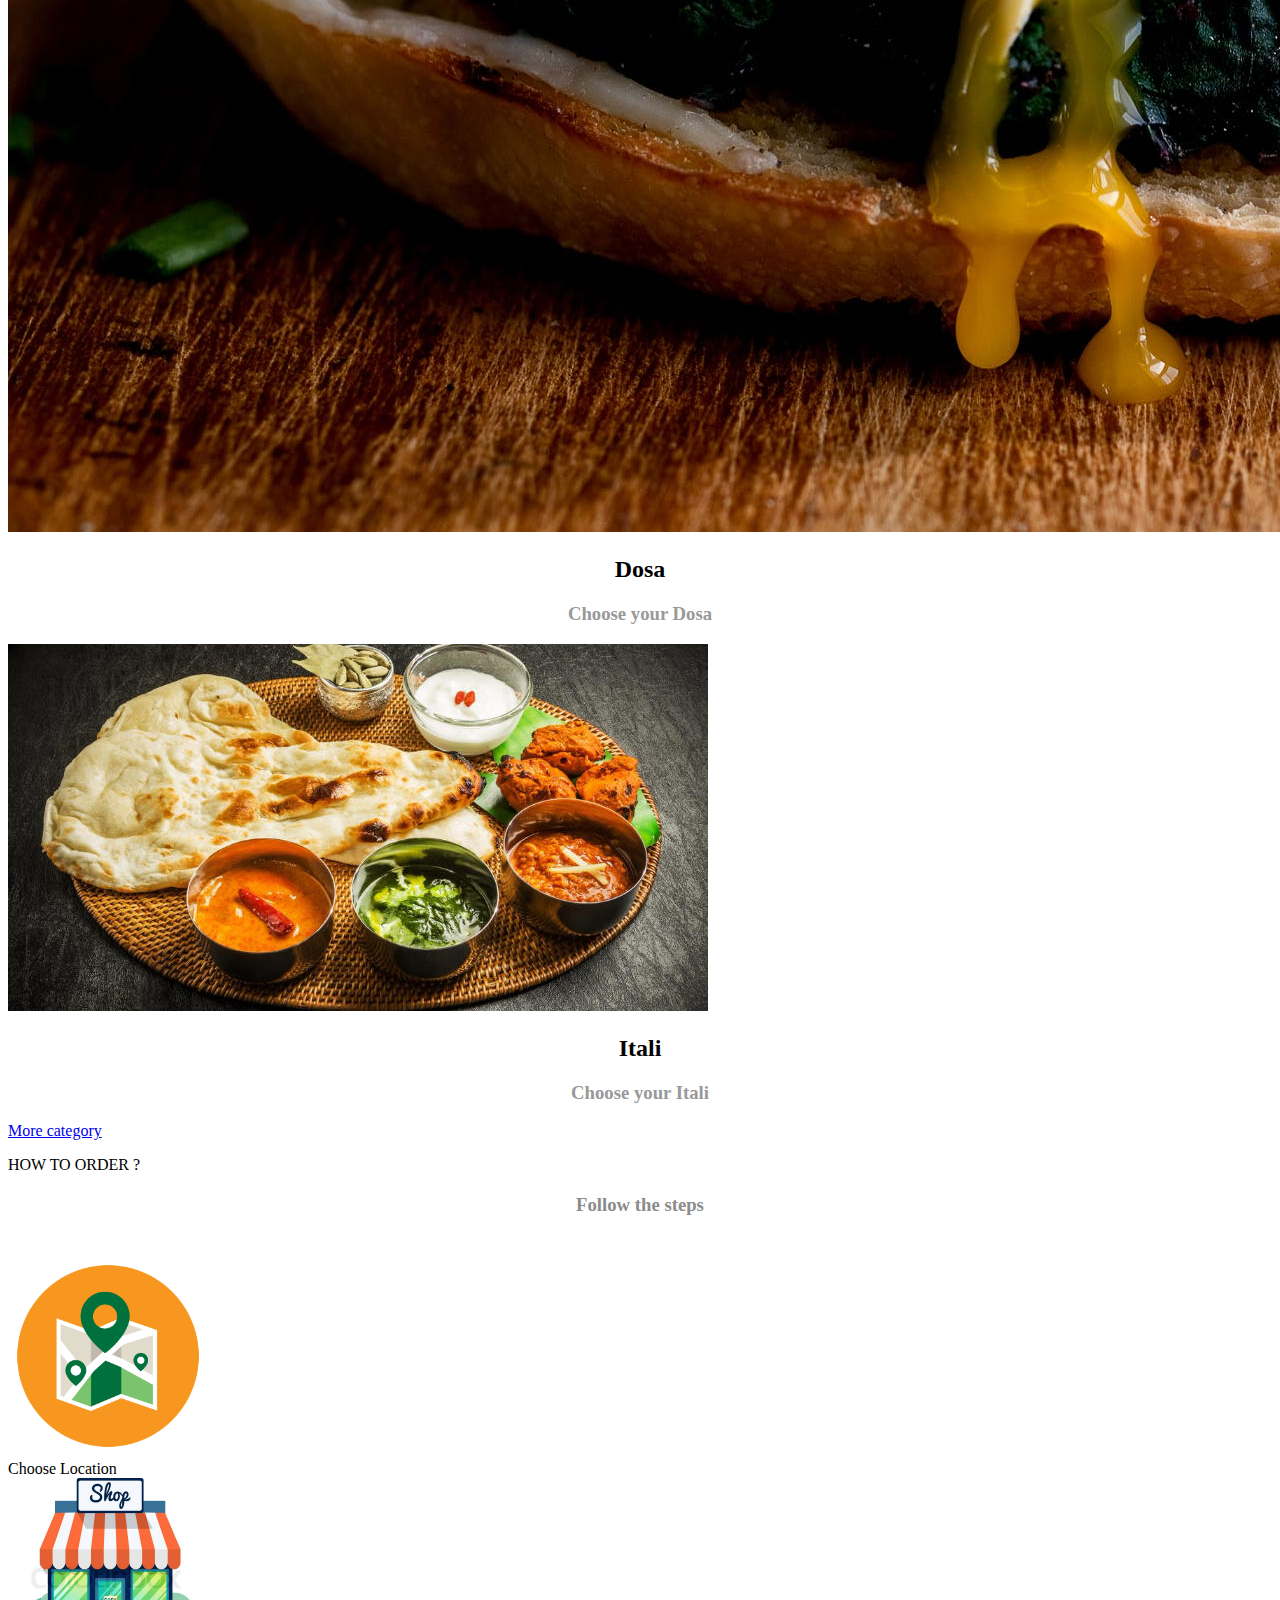
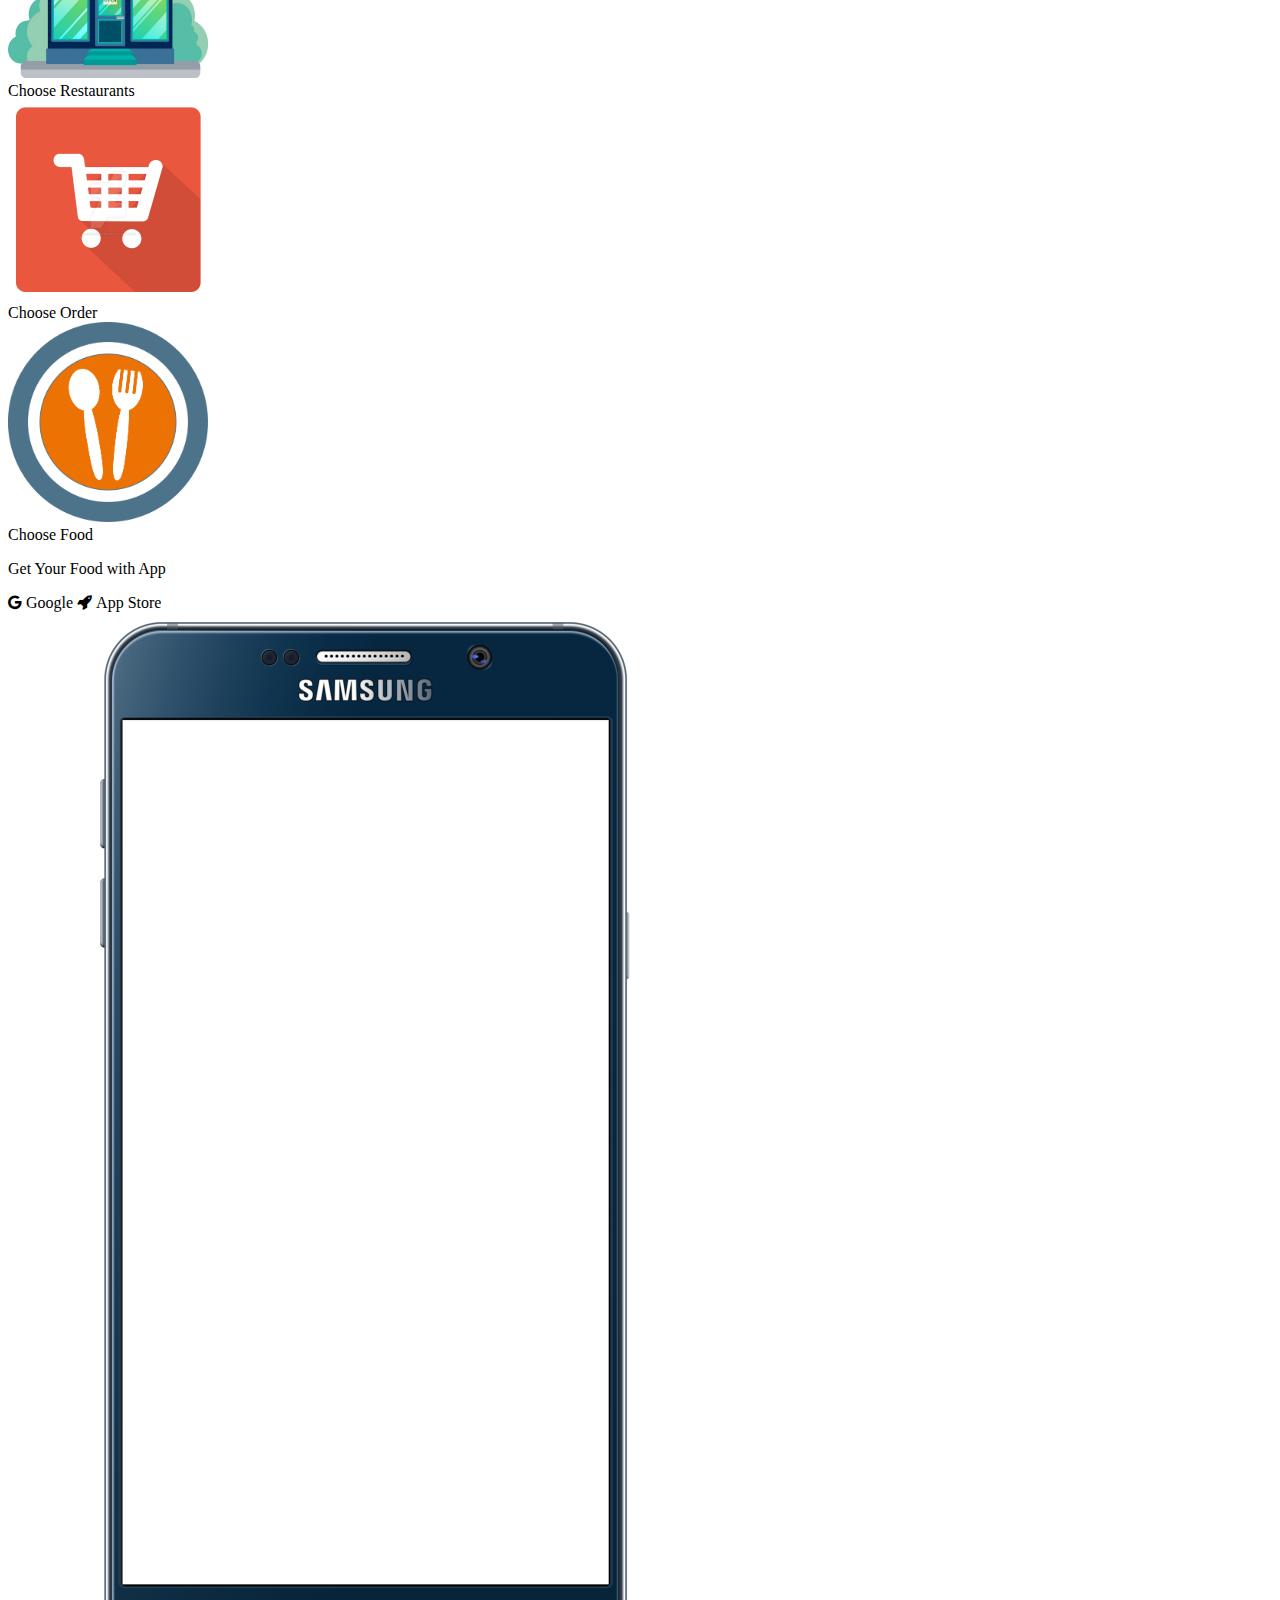
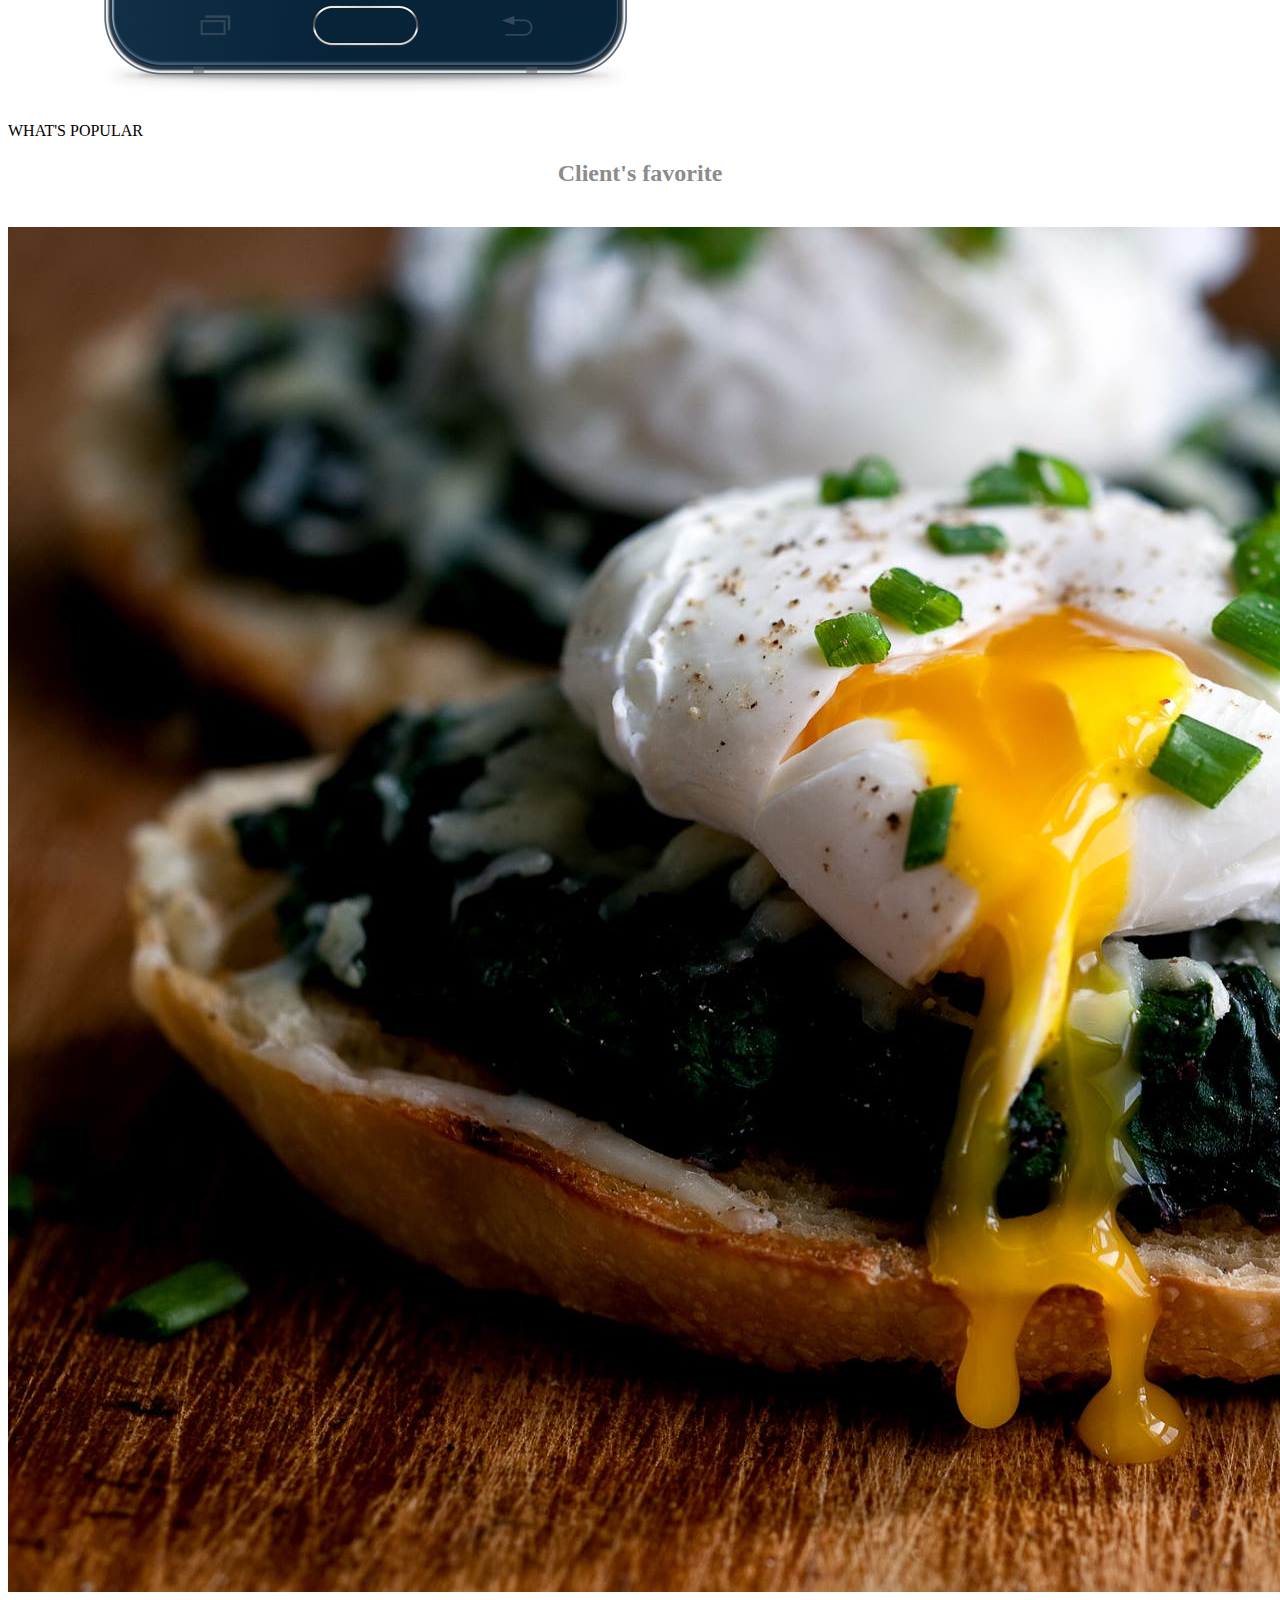
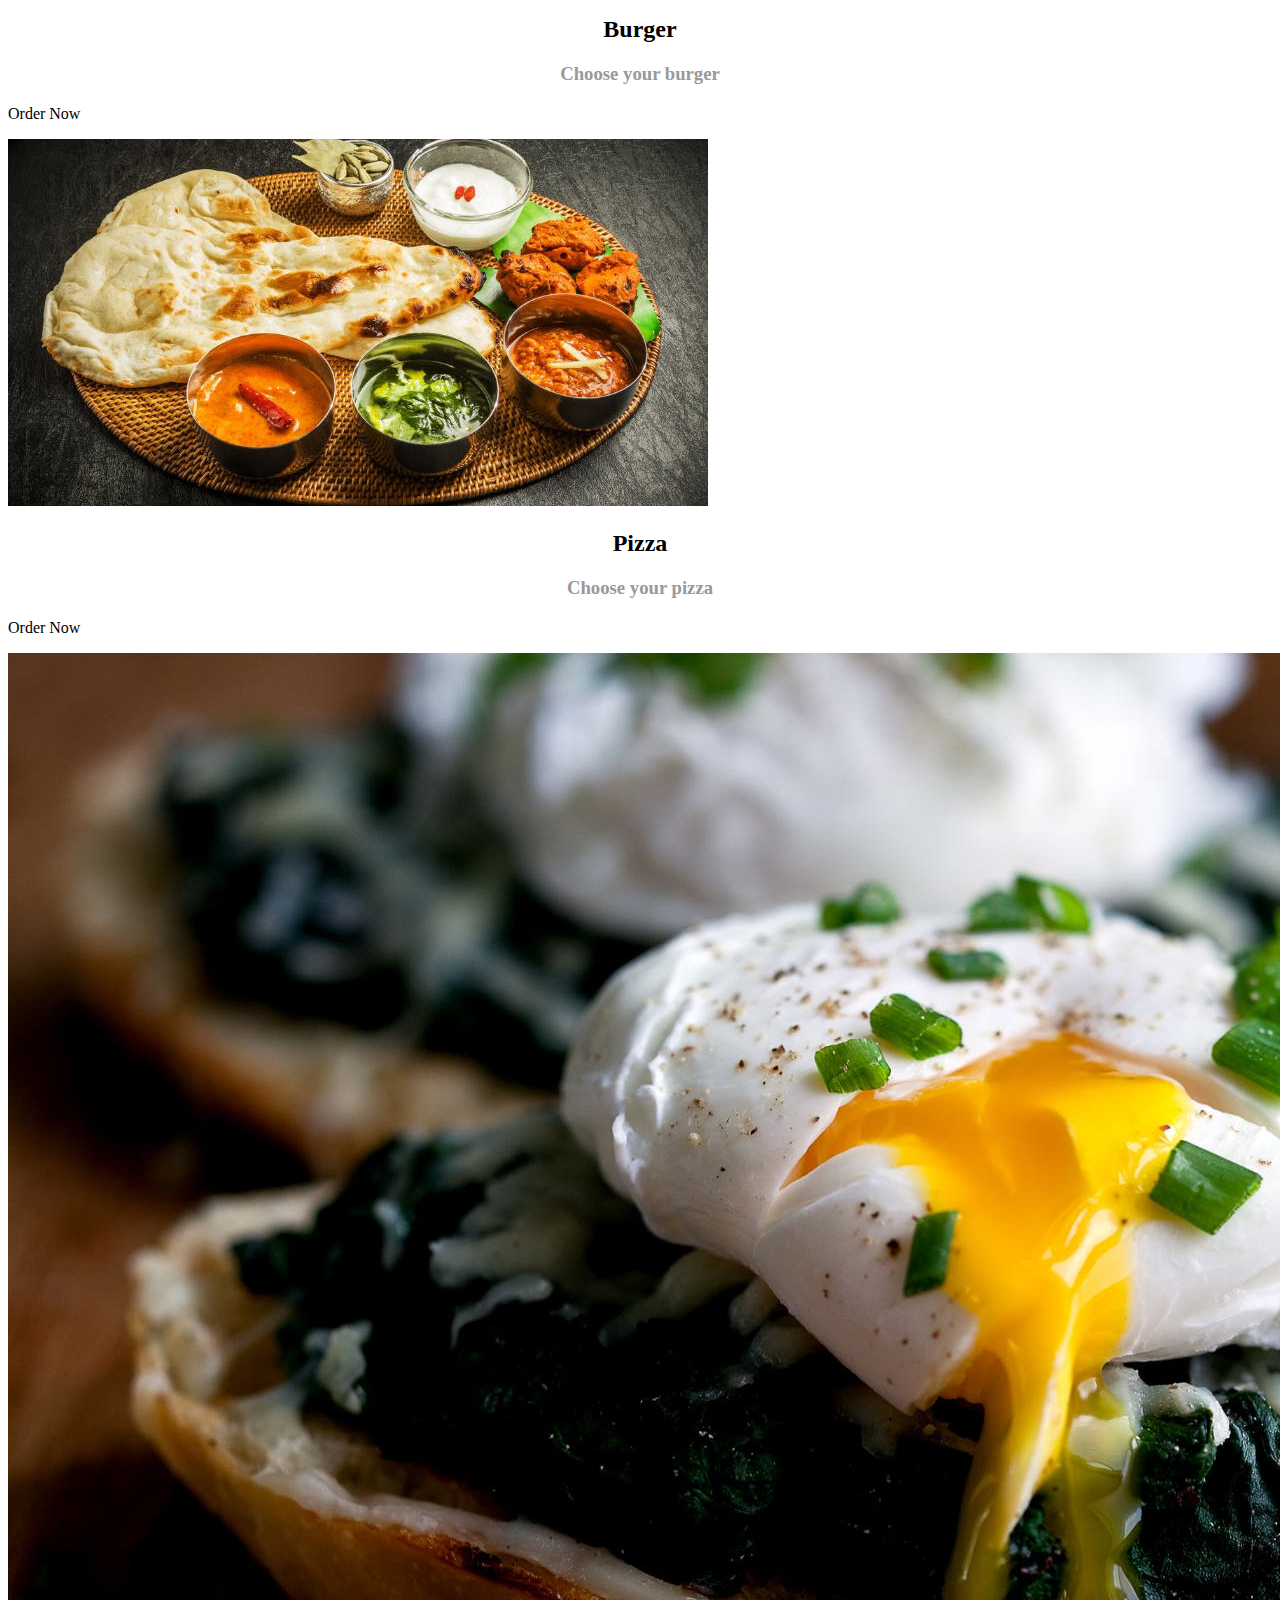
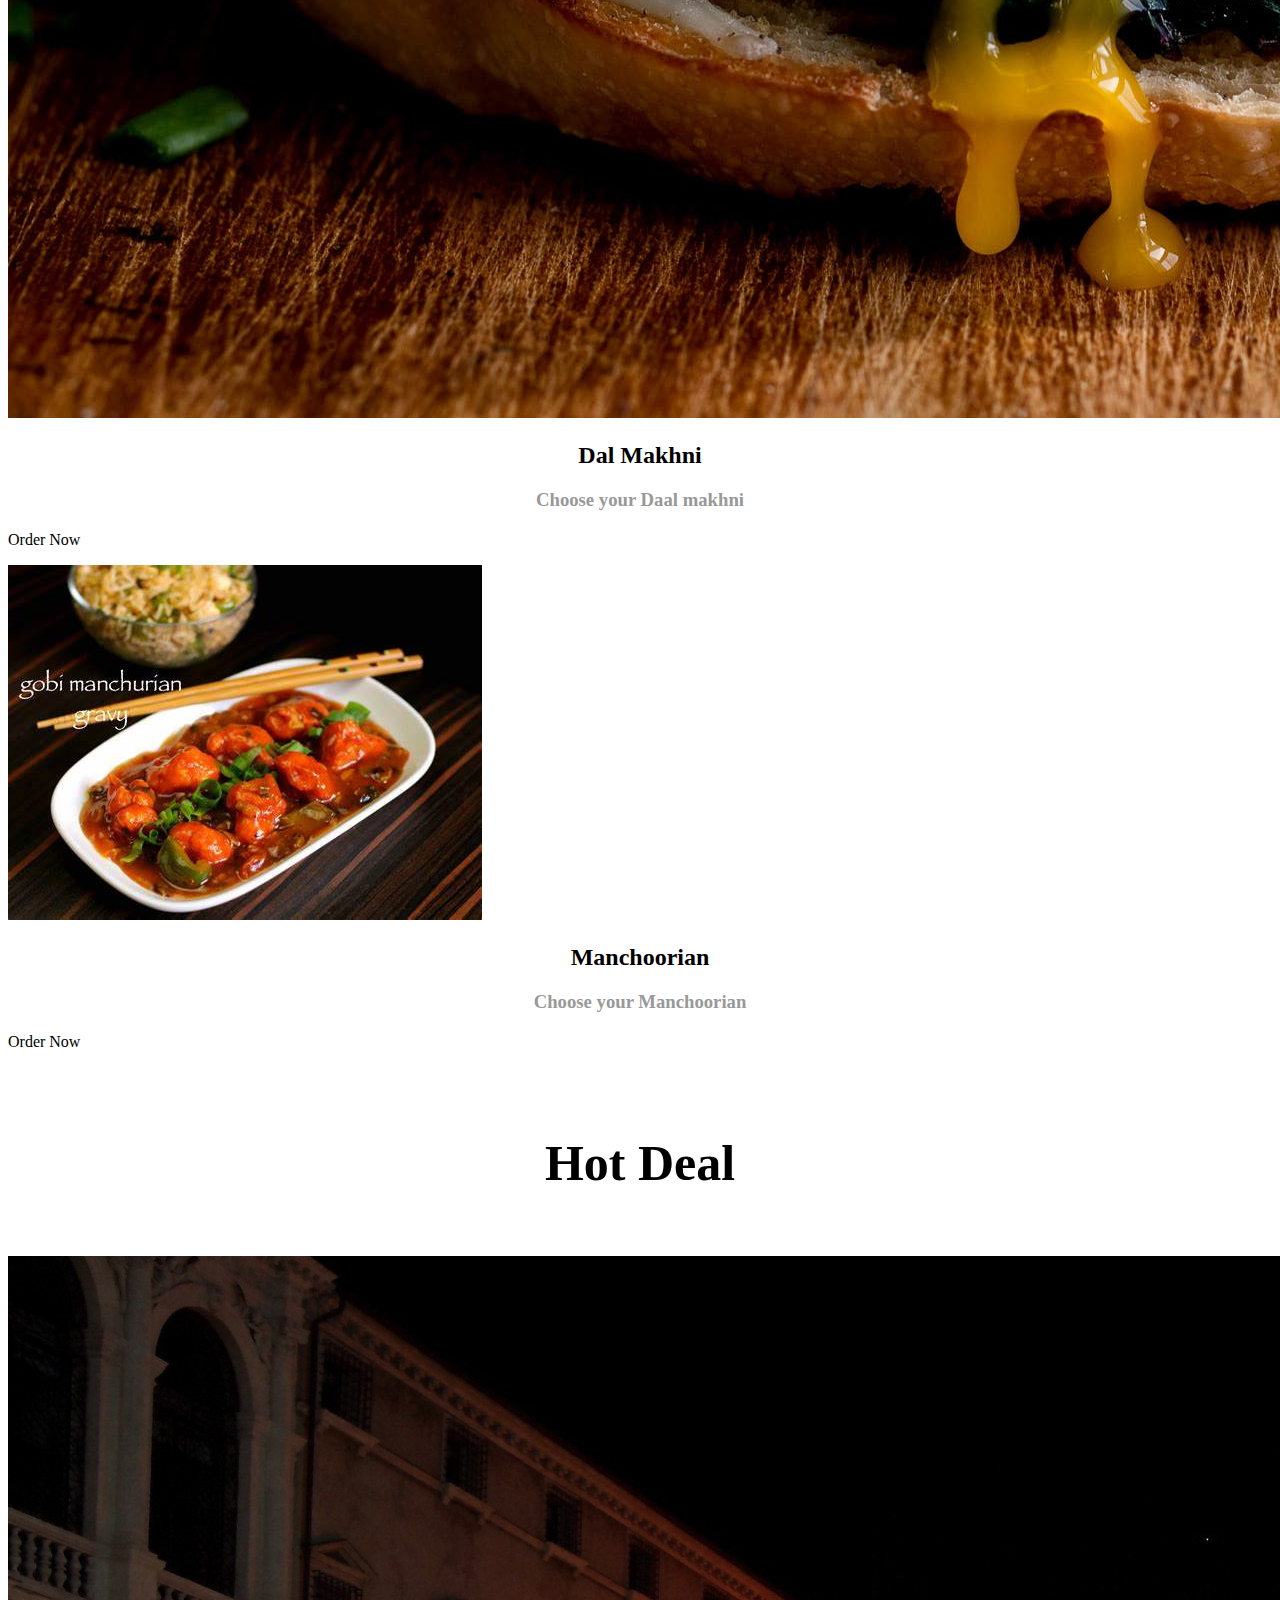
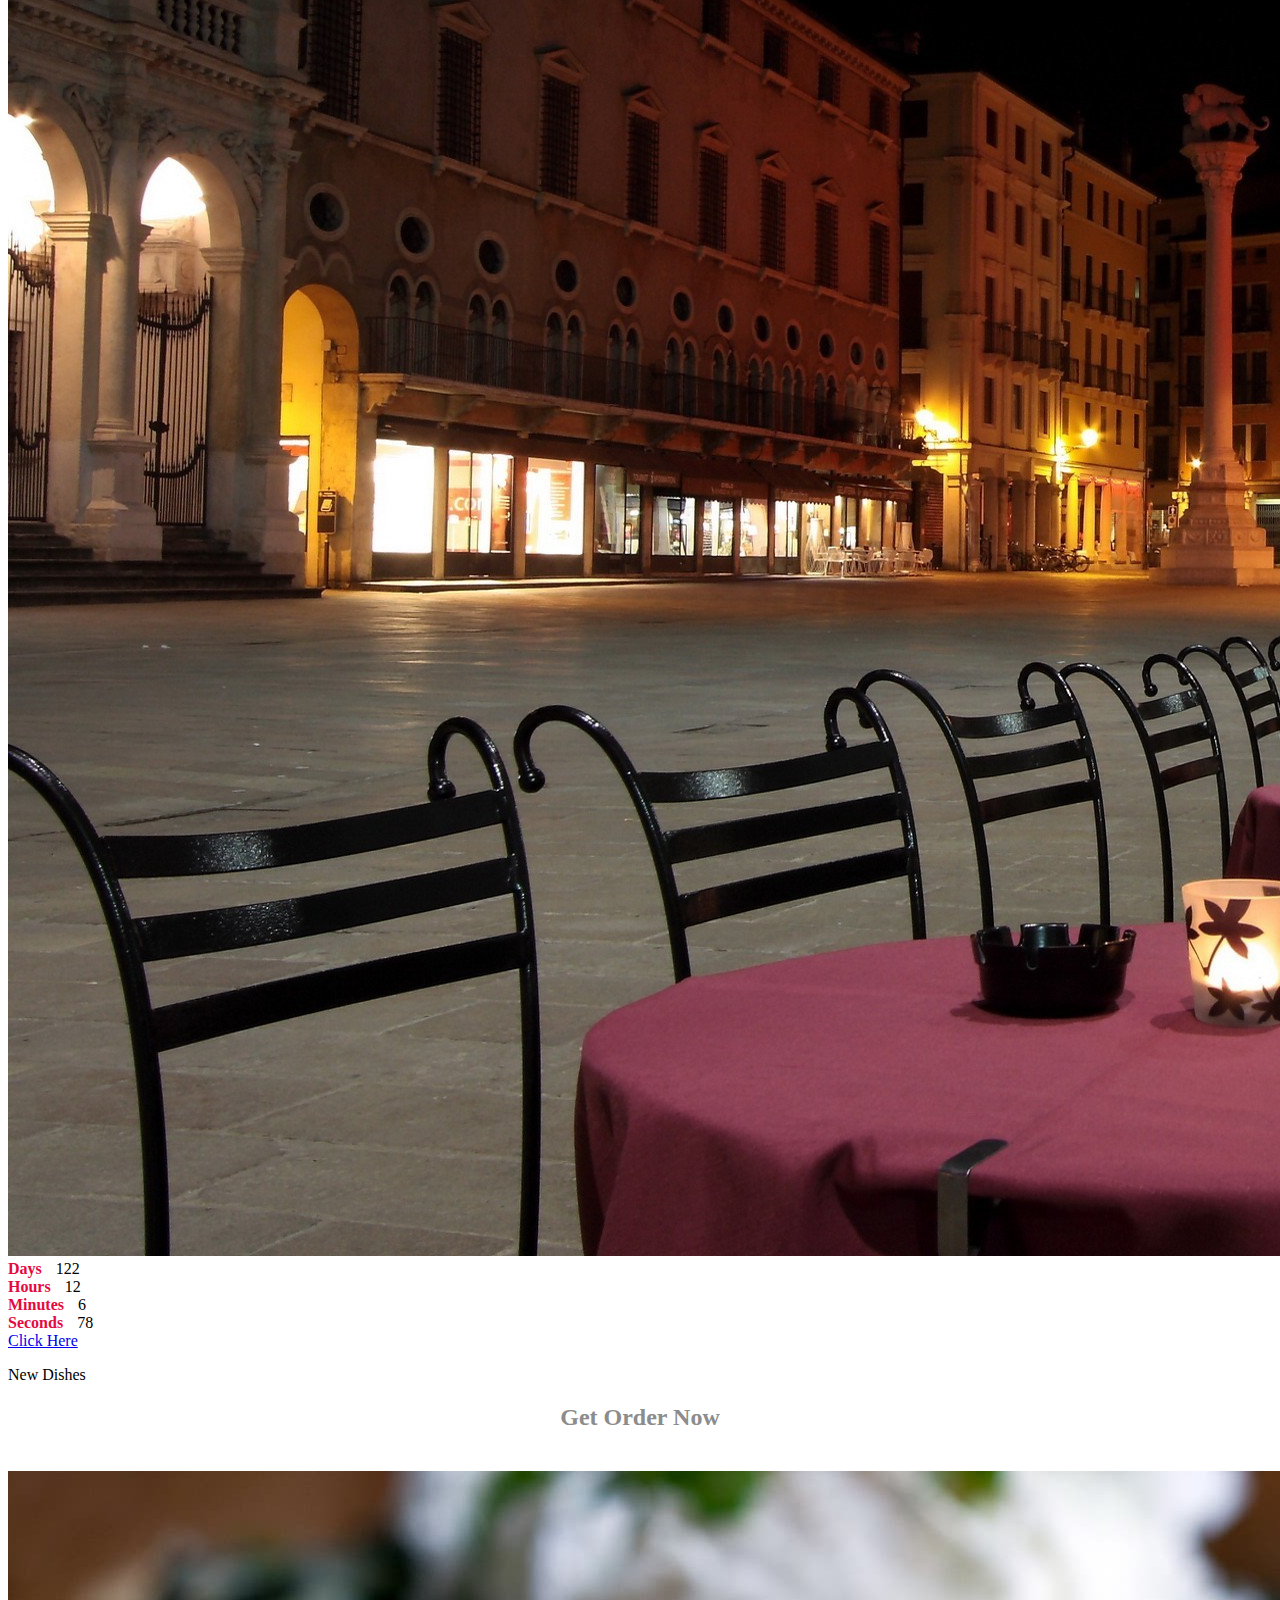
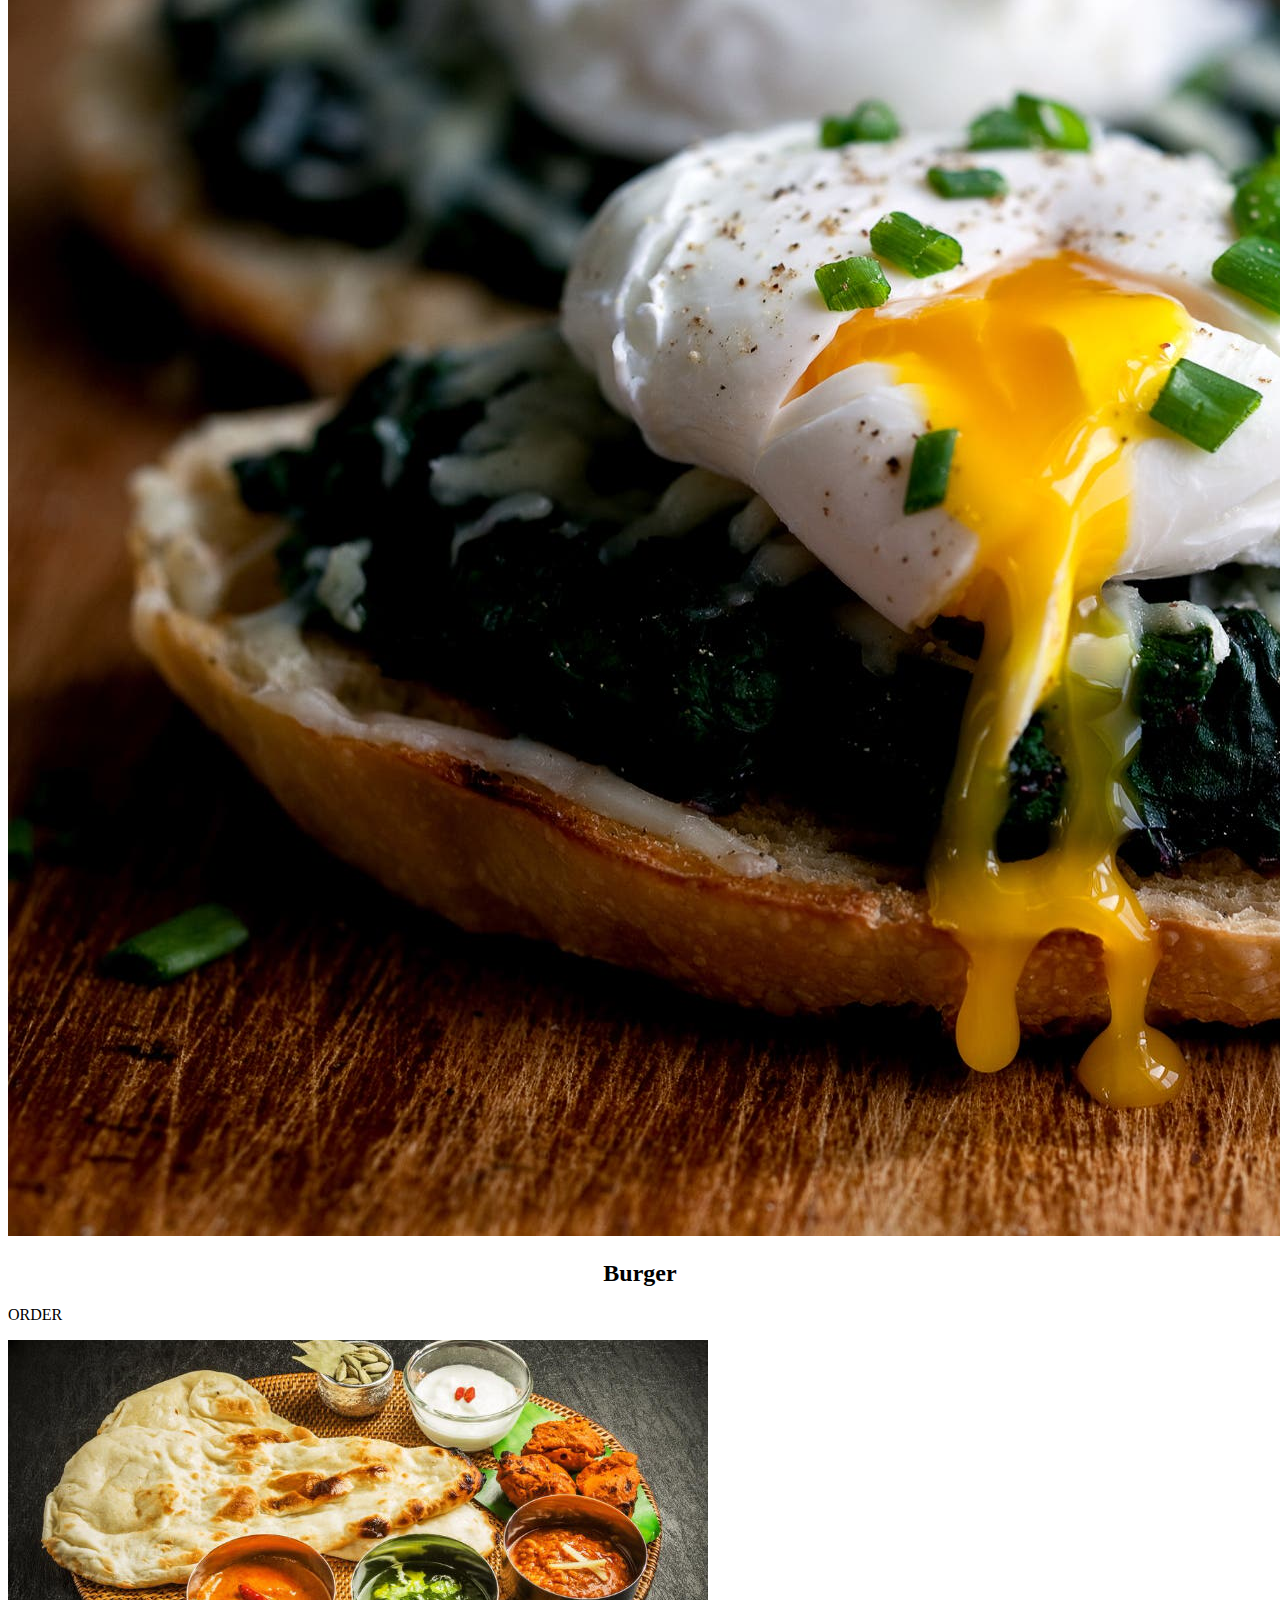
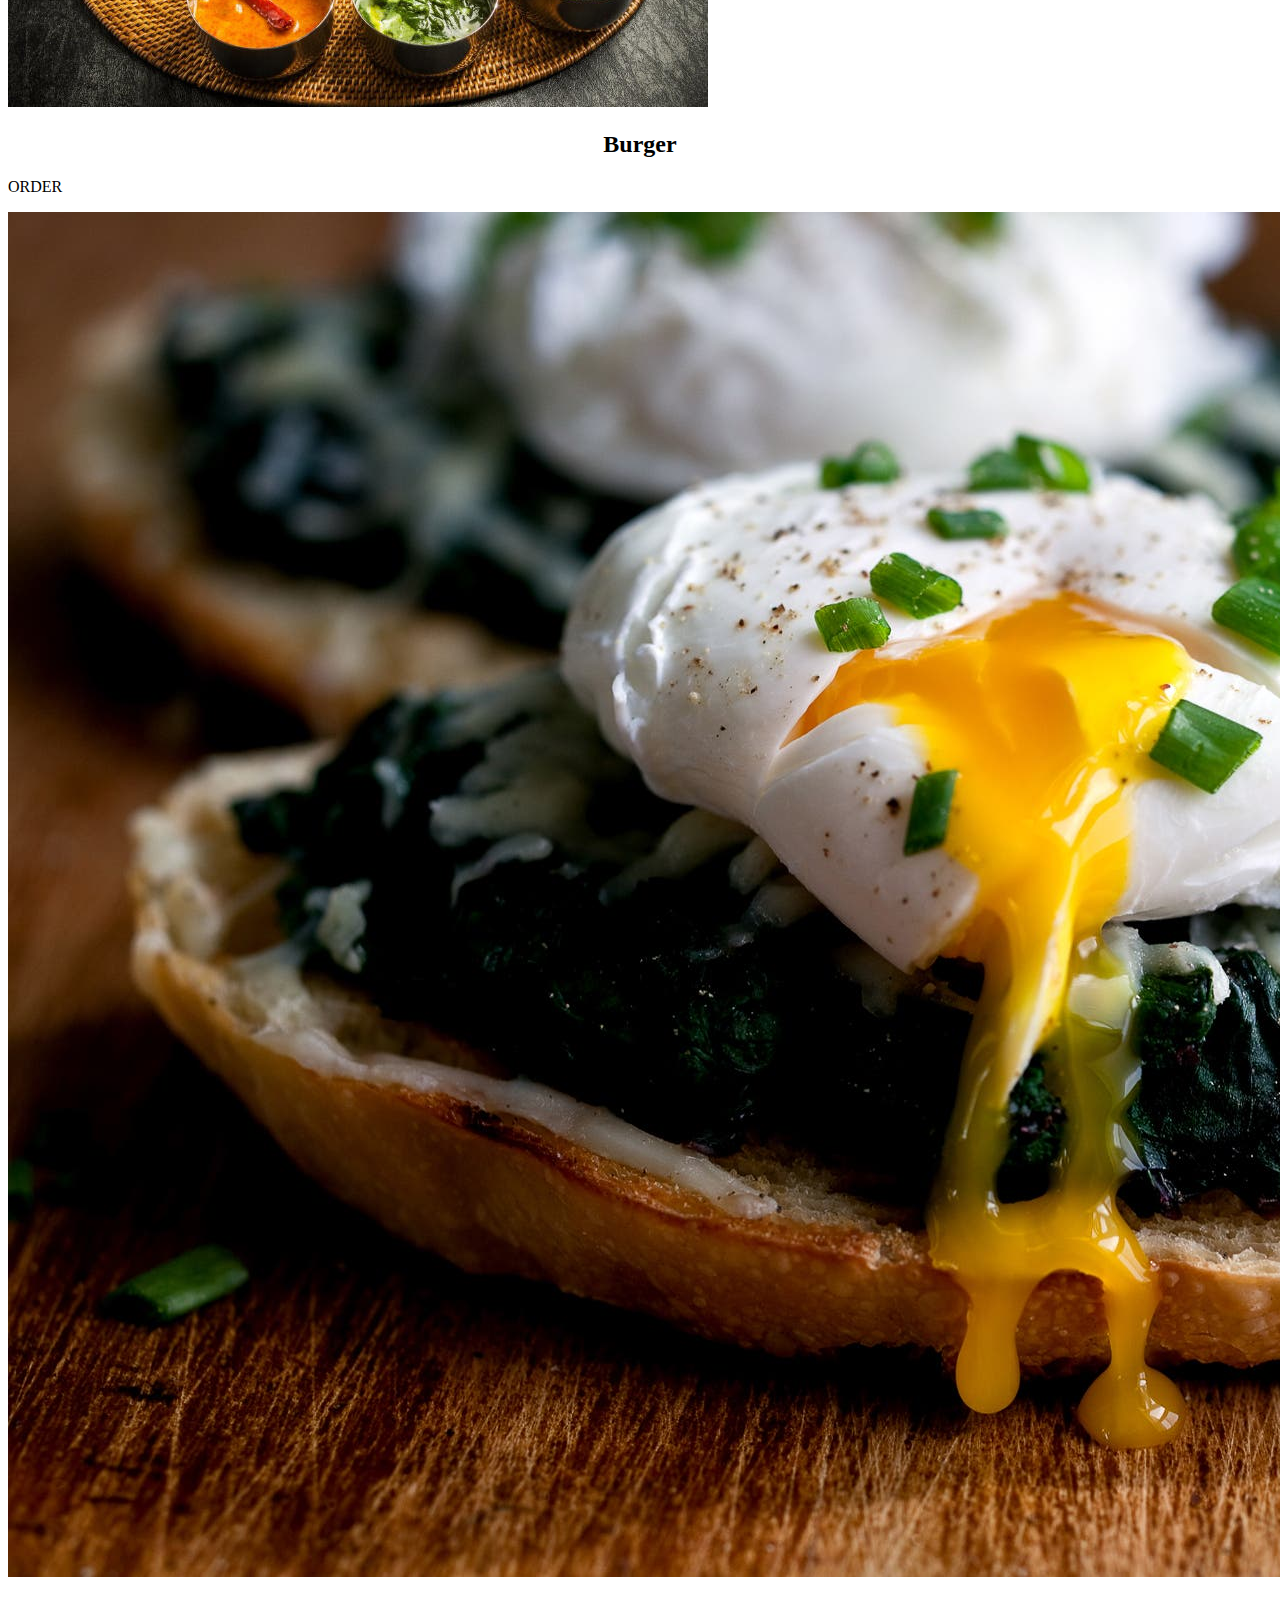
==== commit d74e22db: "Htel Dashboard Added" ====
--- a/index.html
+++ b/index.html
@@ -4,7 +4,7 @@
     <meta charset="UTF-8">
     <meta name="viewport" content="width=device-width, initial-scale=1.0">
     <link rel="stylesheet" href="https://stackpath.bootstrapcdn.com/font-awesome/4.7.0/css/font-awesome.min.css" integrity="sha384-wvfXpqpZZVQGK6TAh5PVlGOfQNHSoD2xbE+QkPxCAFlNEevoEH3Sl0sibVcOQVnN" crossorigin="anonymous">
-    <link rel="stylesheet" href="css files/index.css">
+    <link rel="stylesheet" href="../OnlineFoodOrdering/css_files/index.css">
     <title>Hot Food</title>
     <style>
         body{
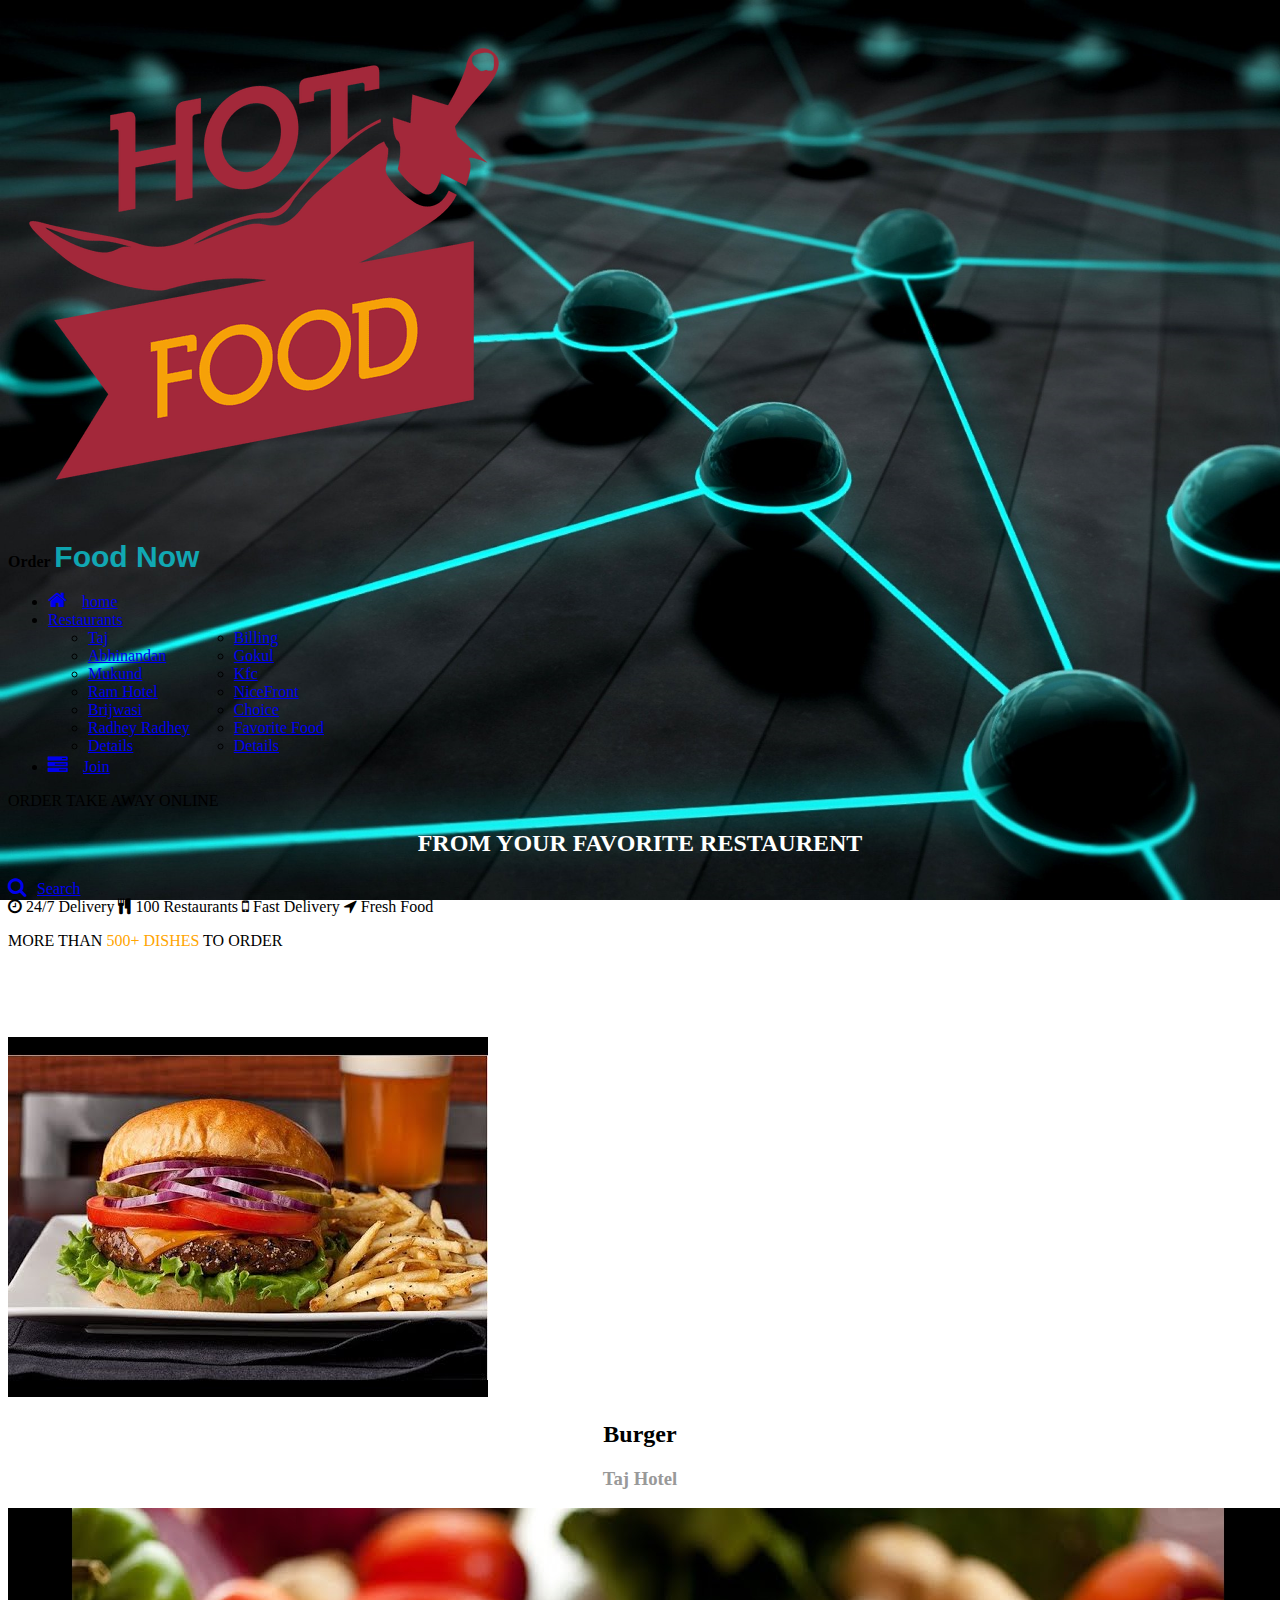
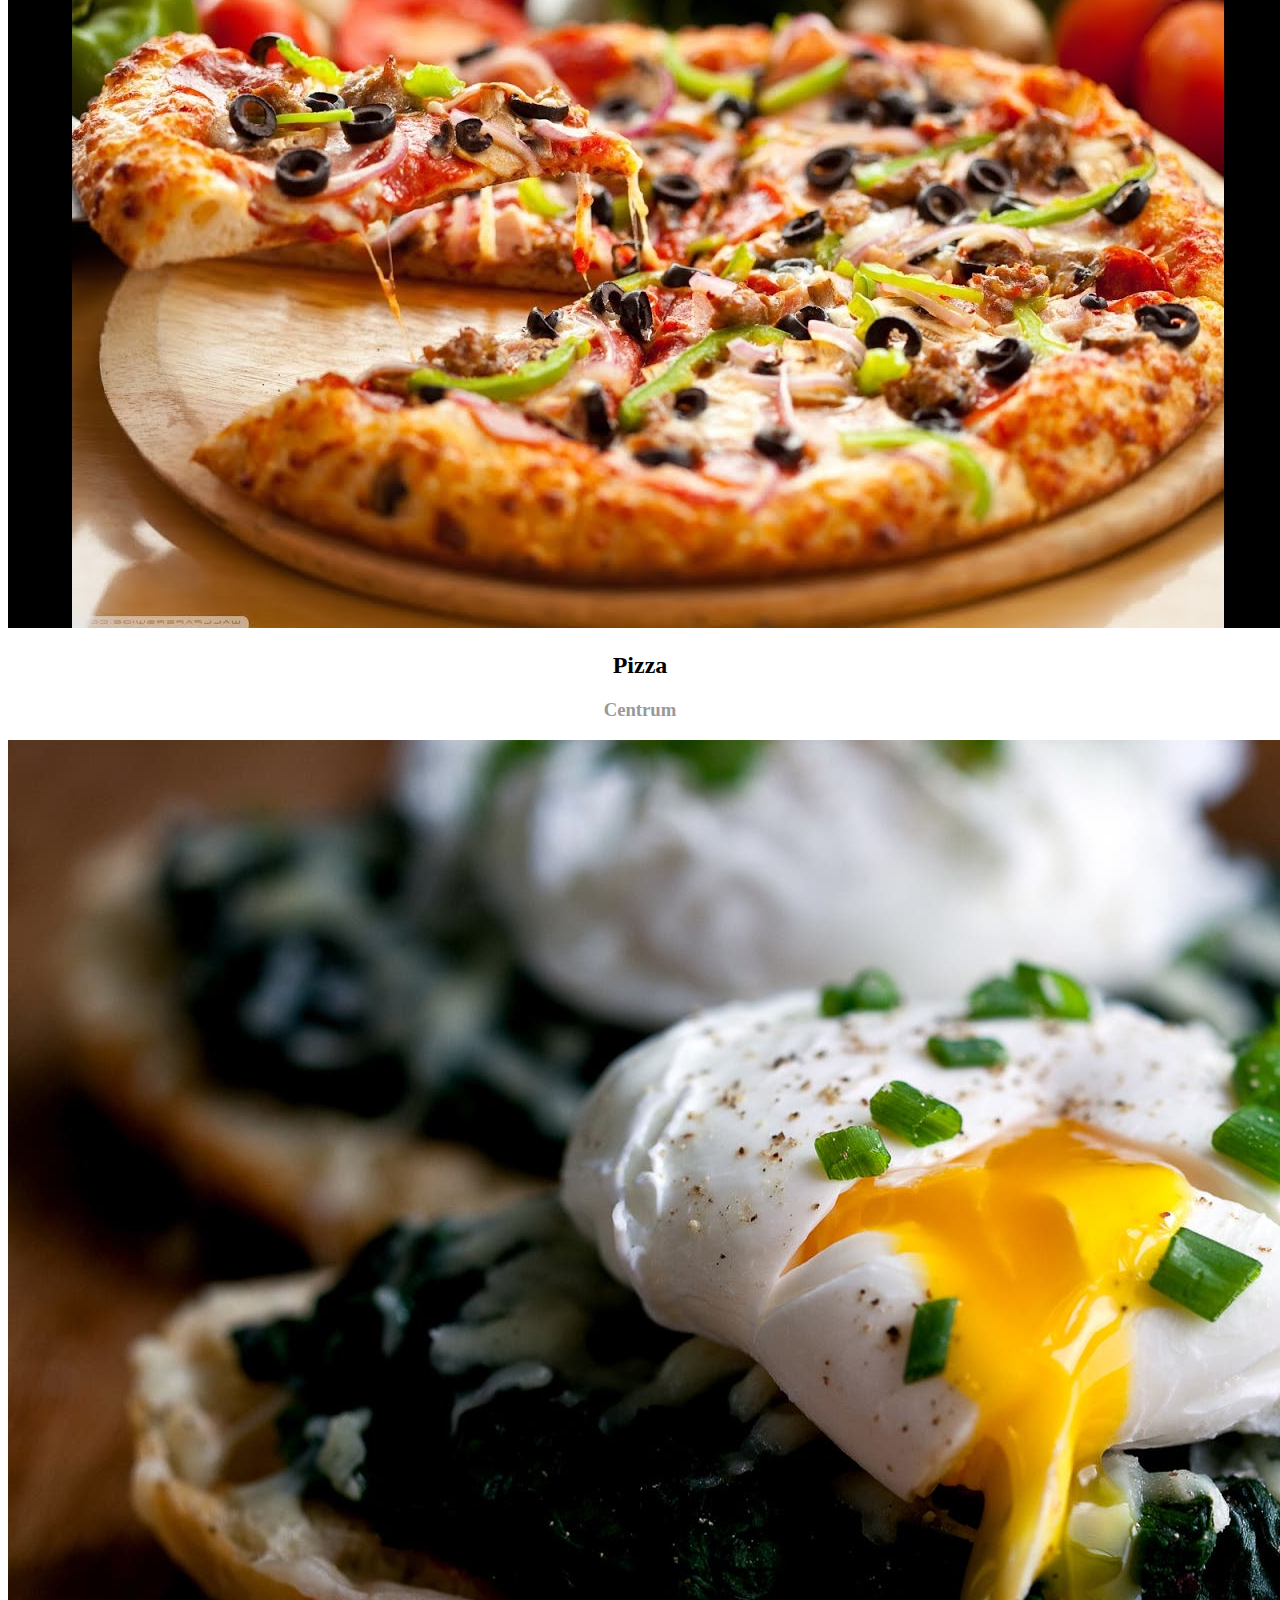
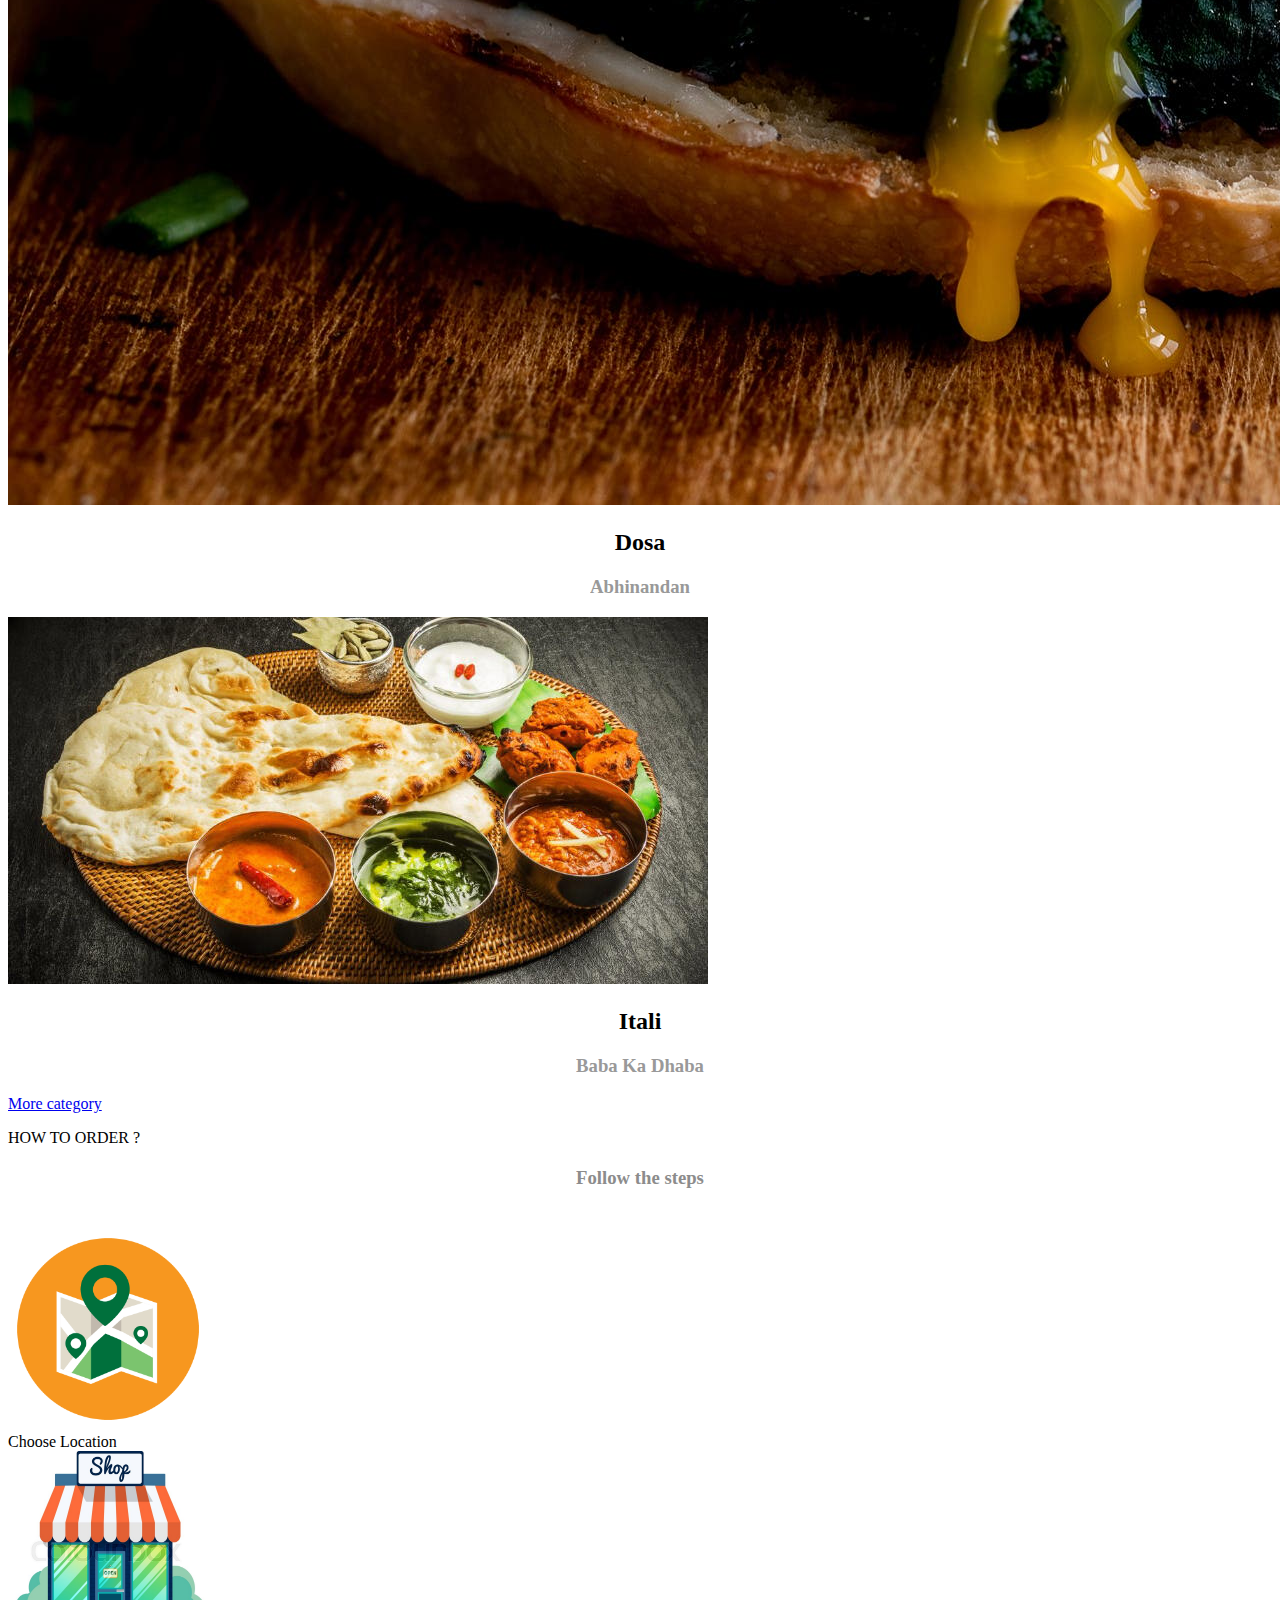
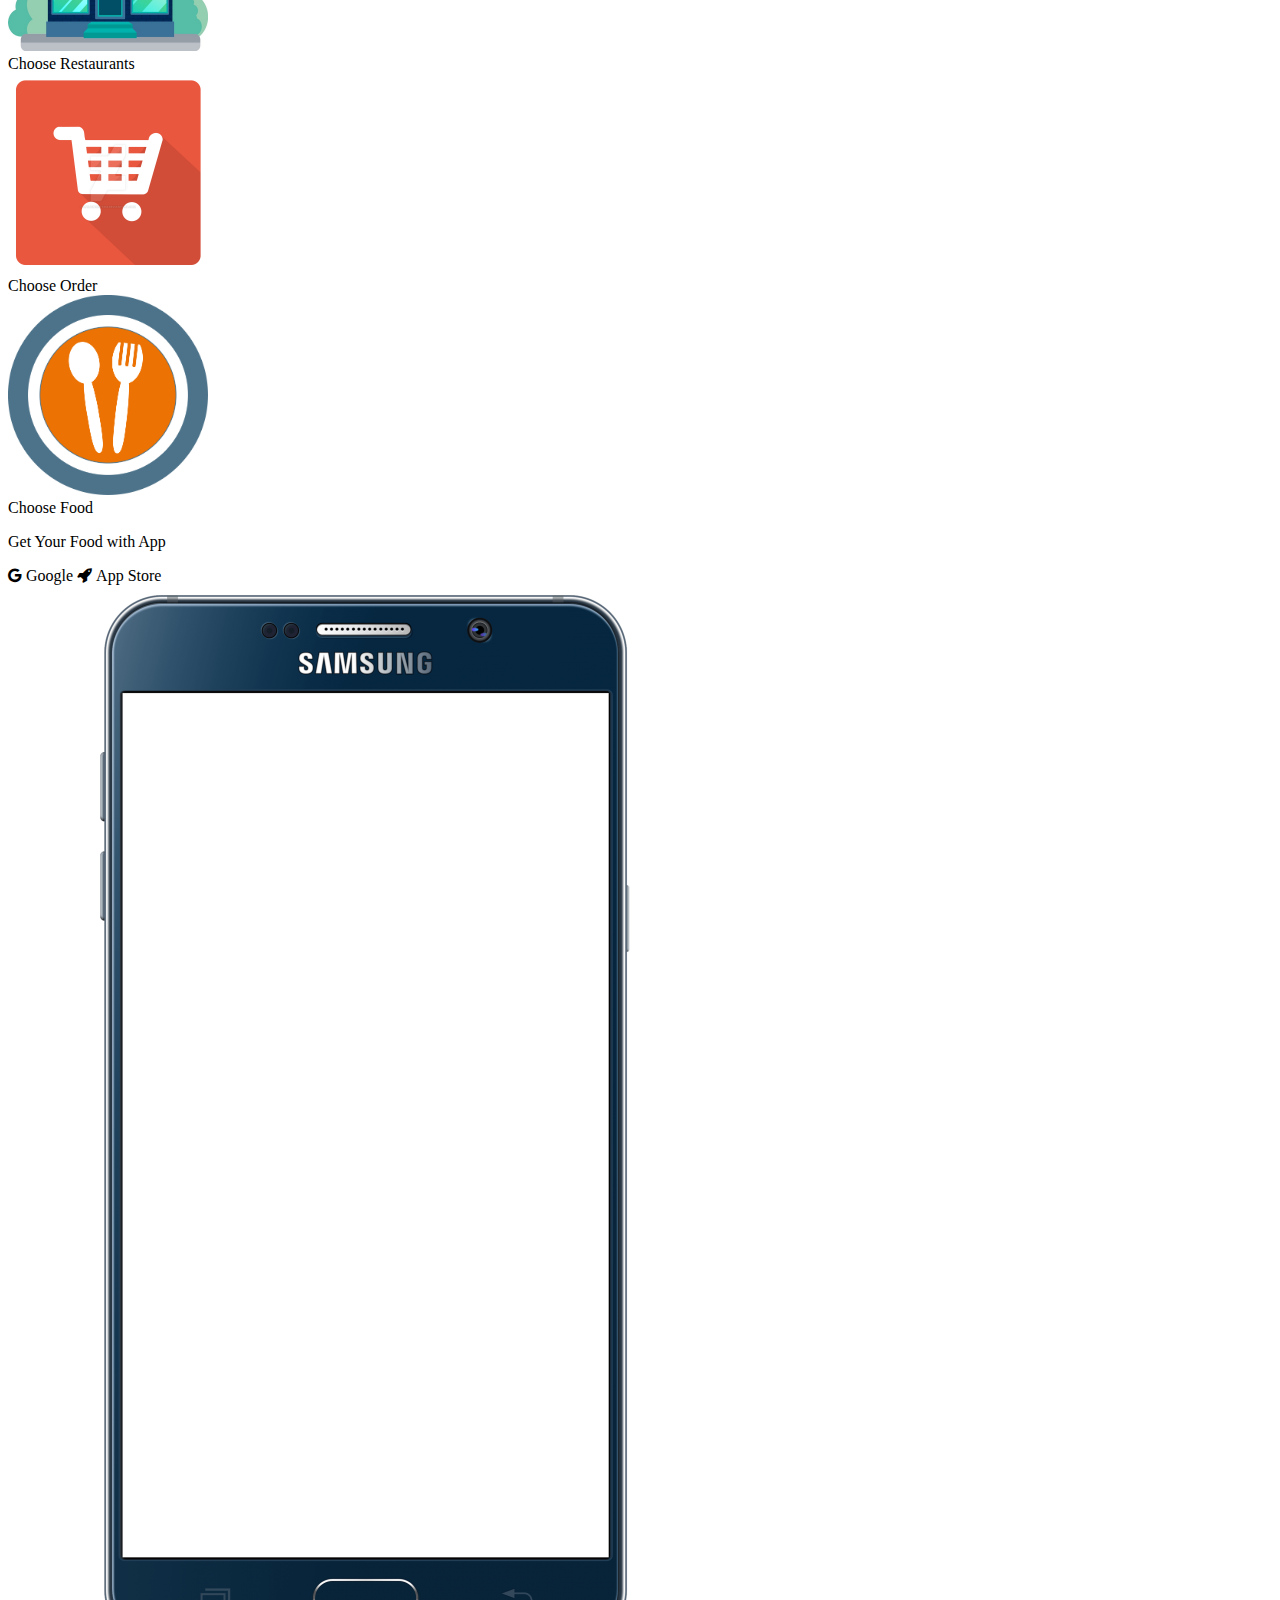
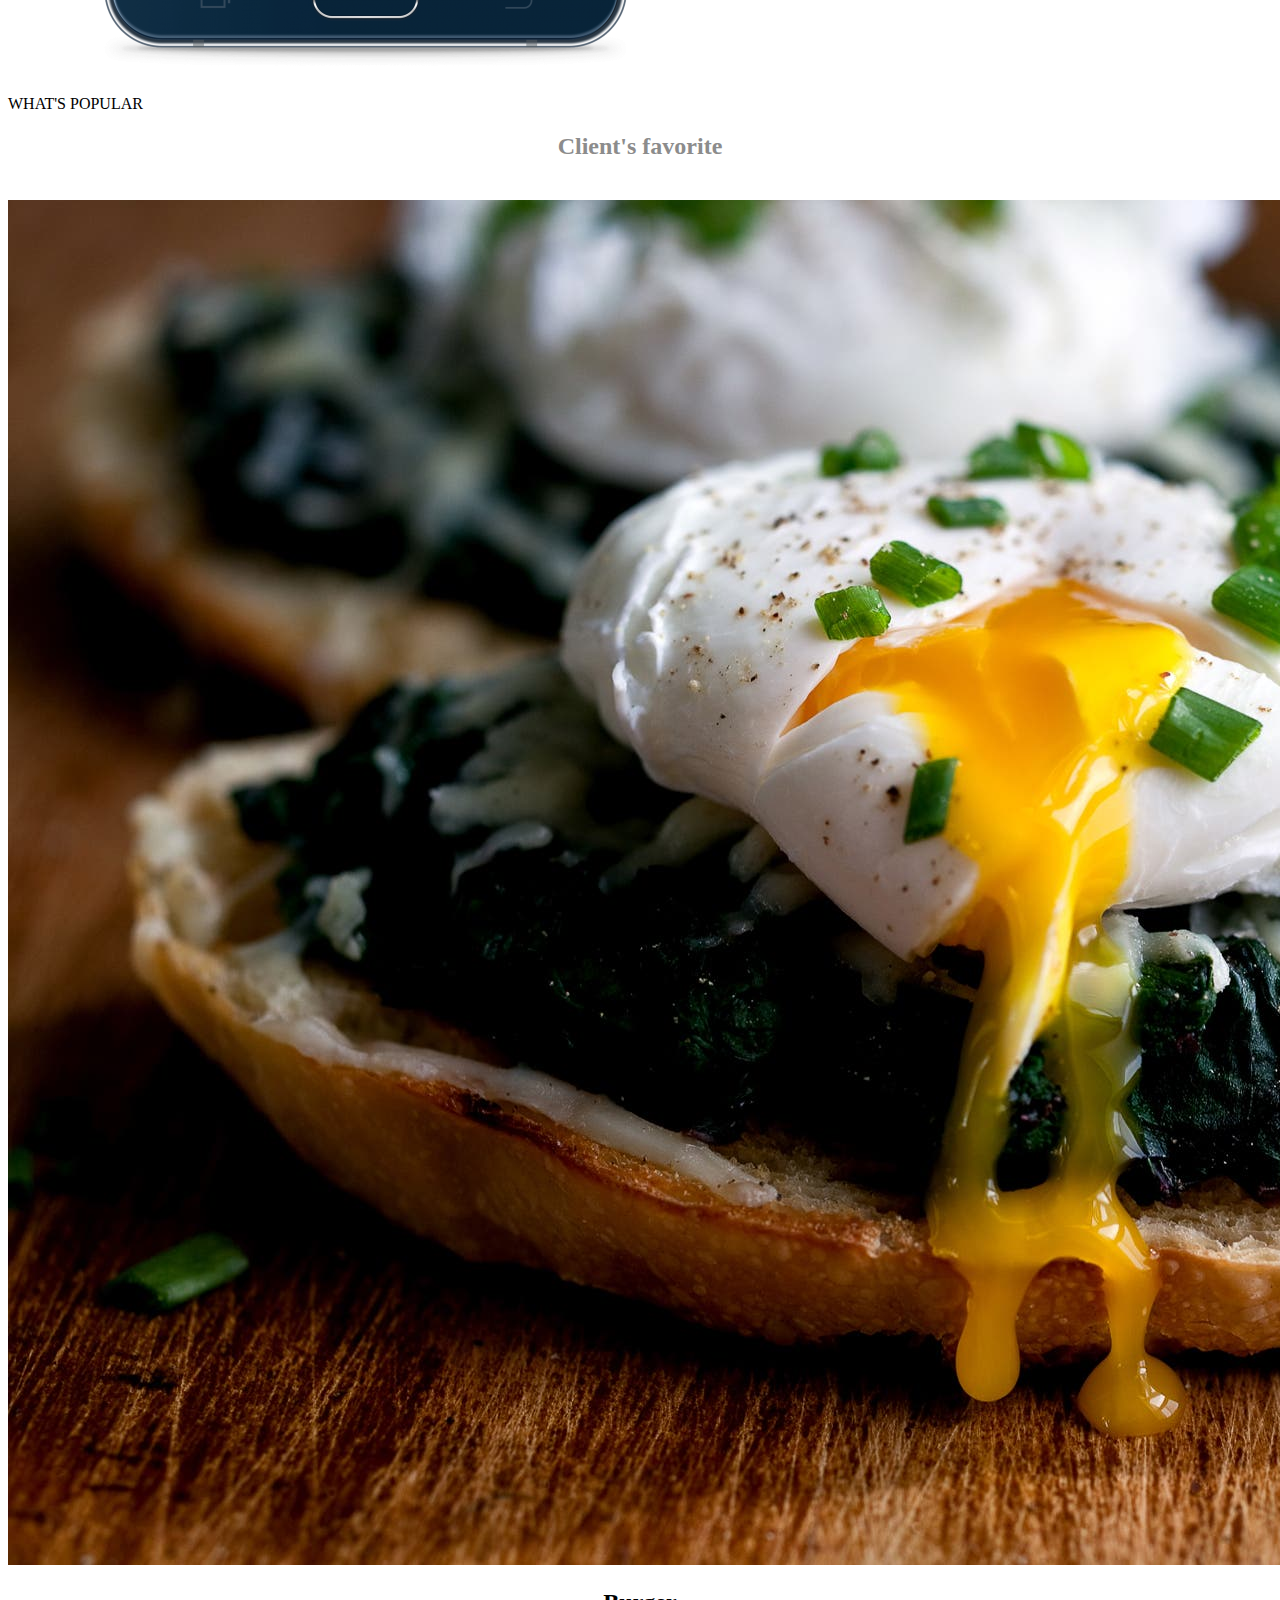
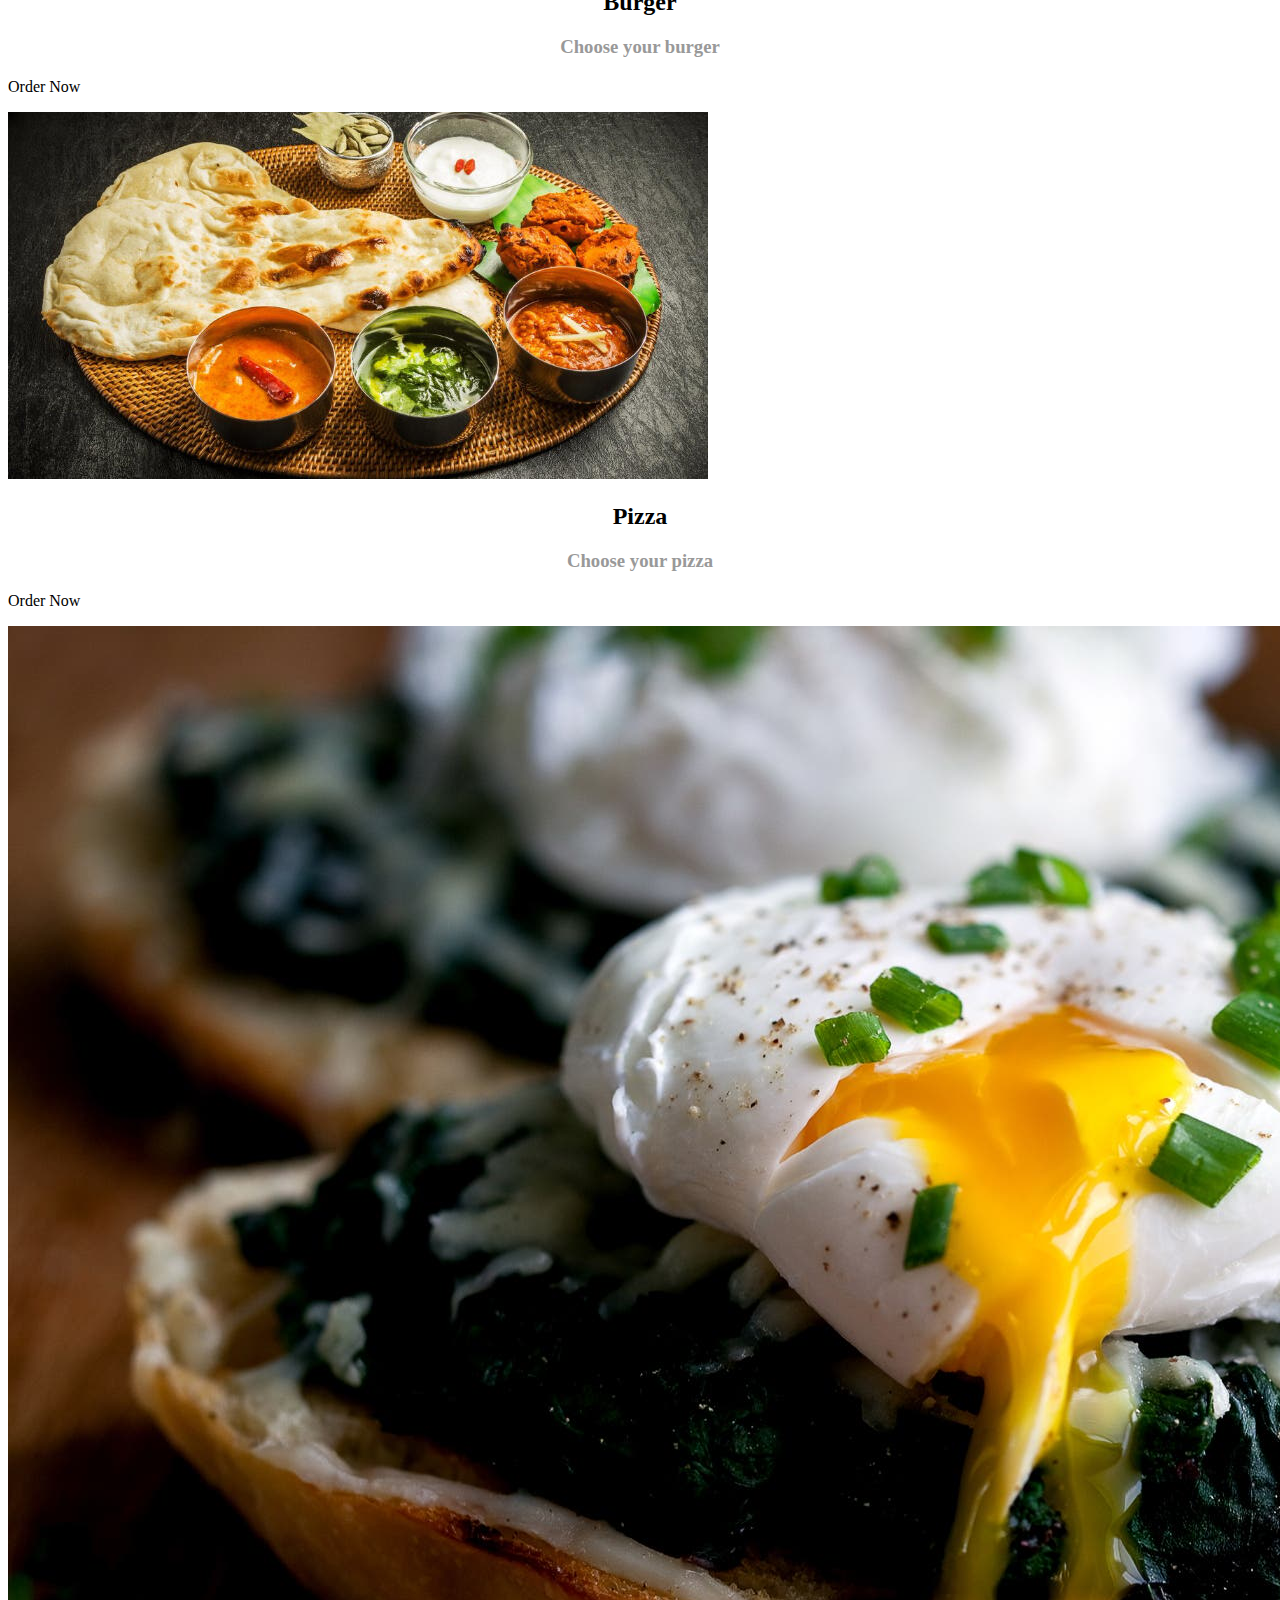
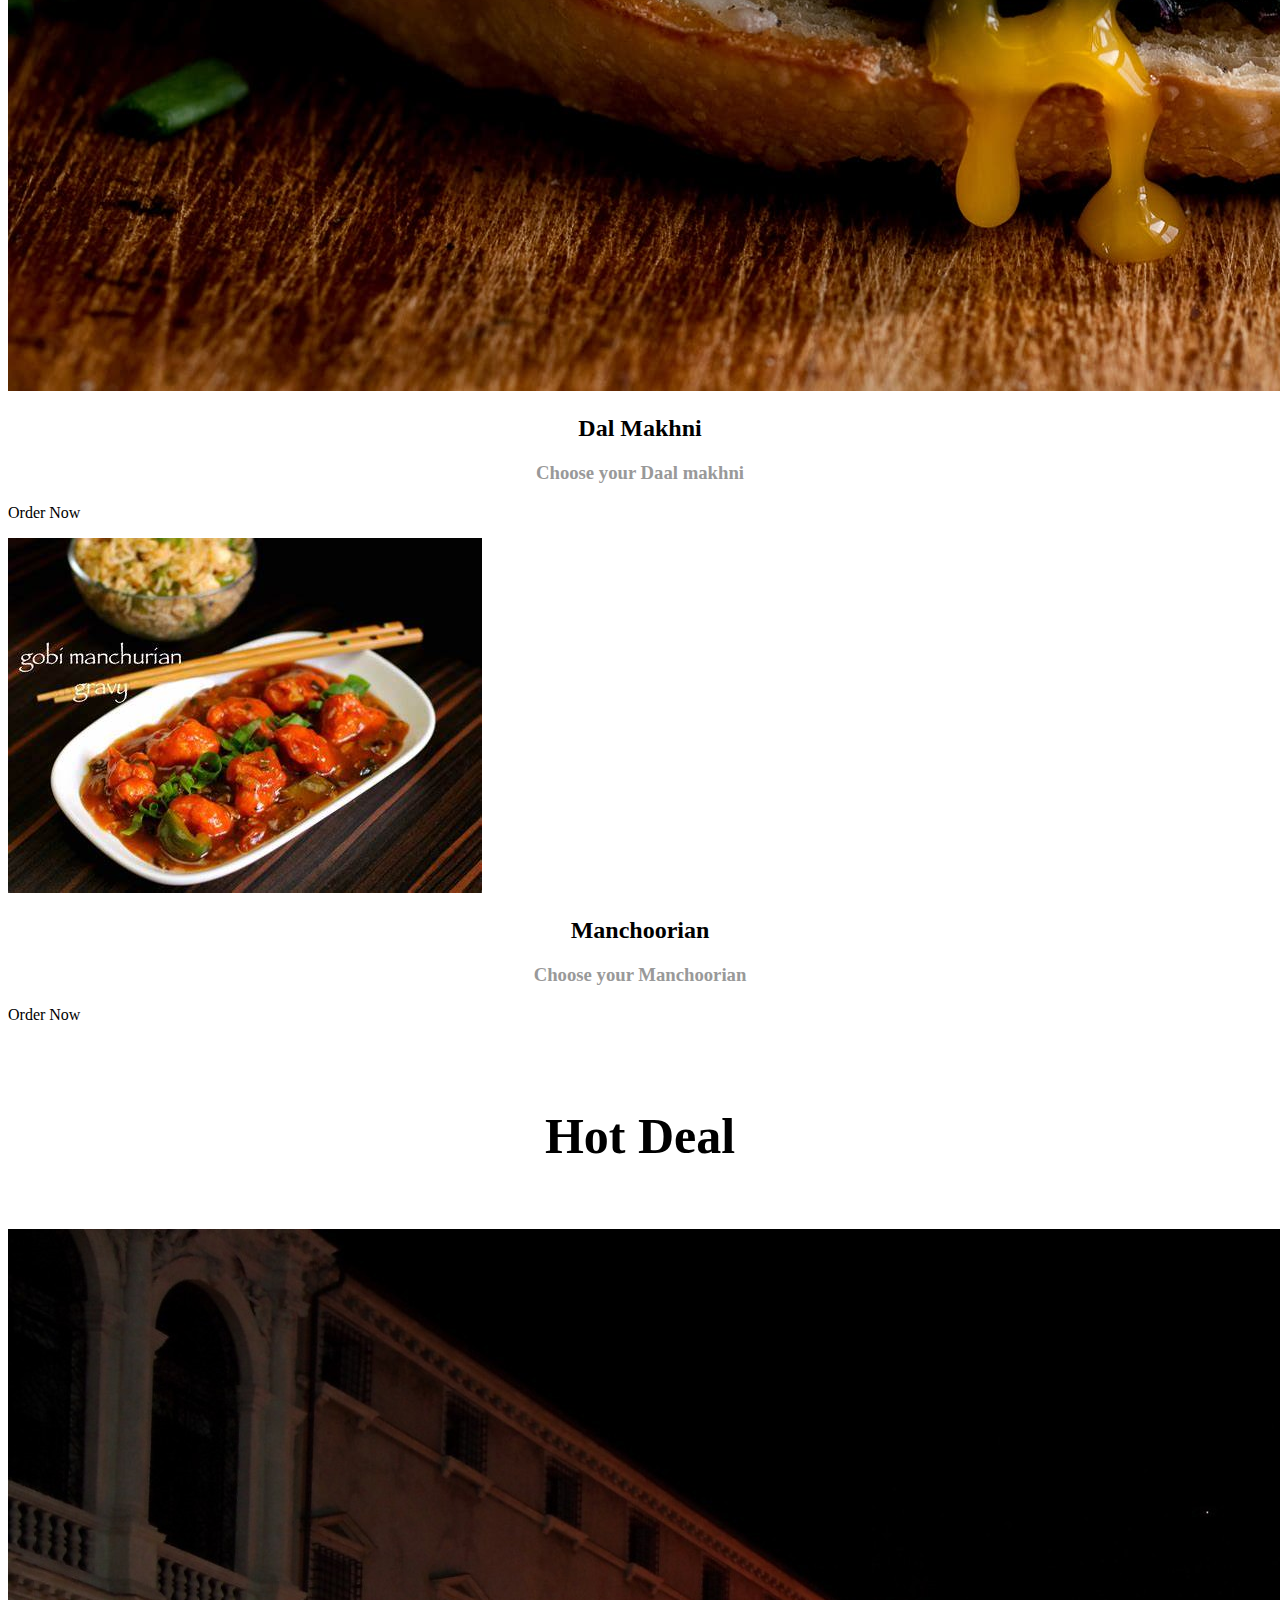
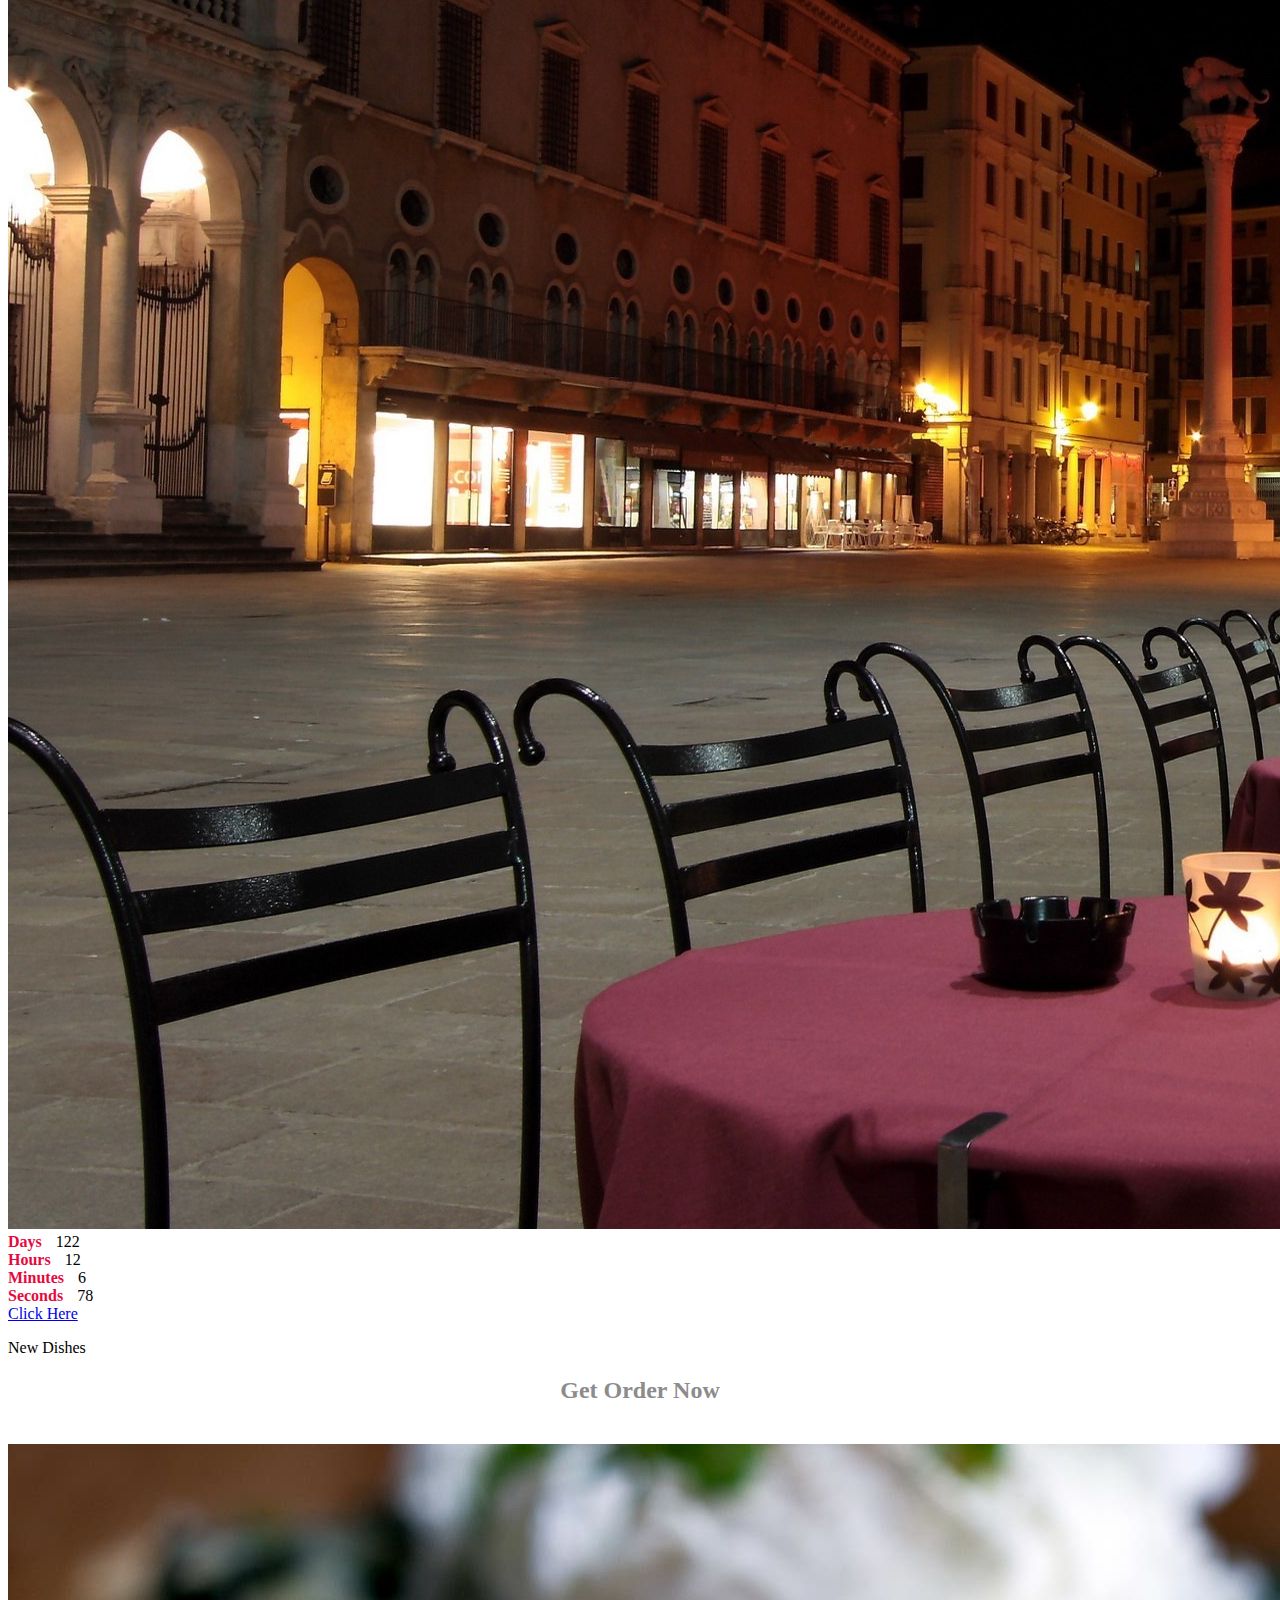
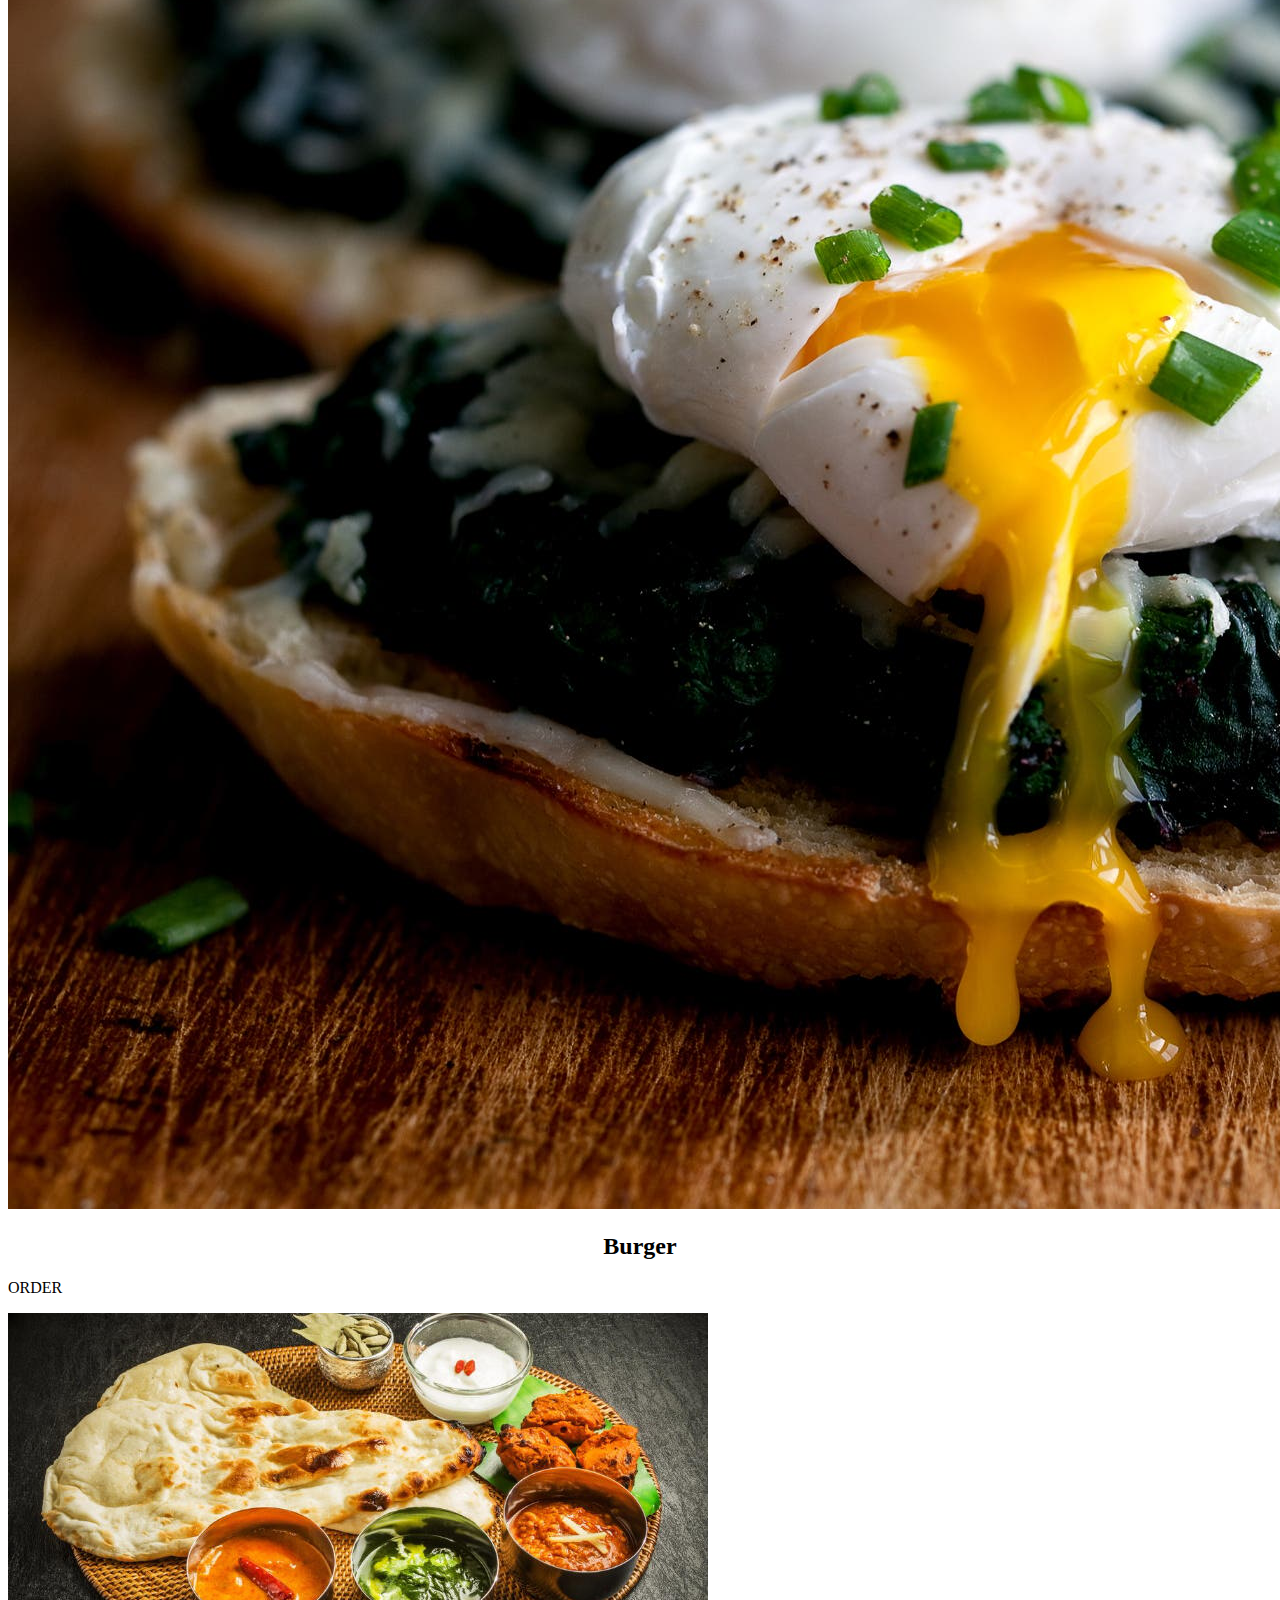
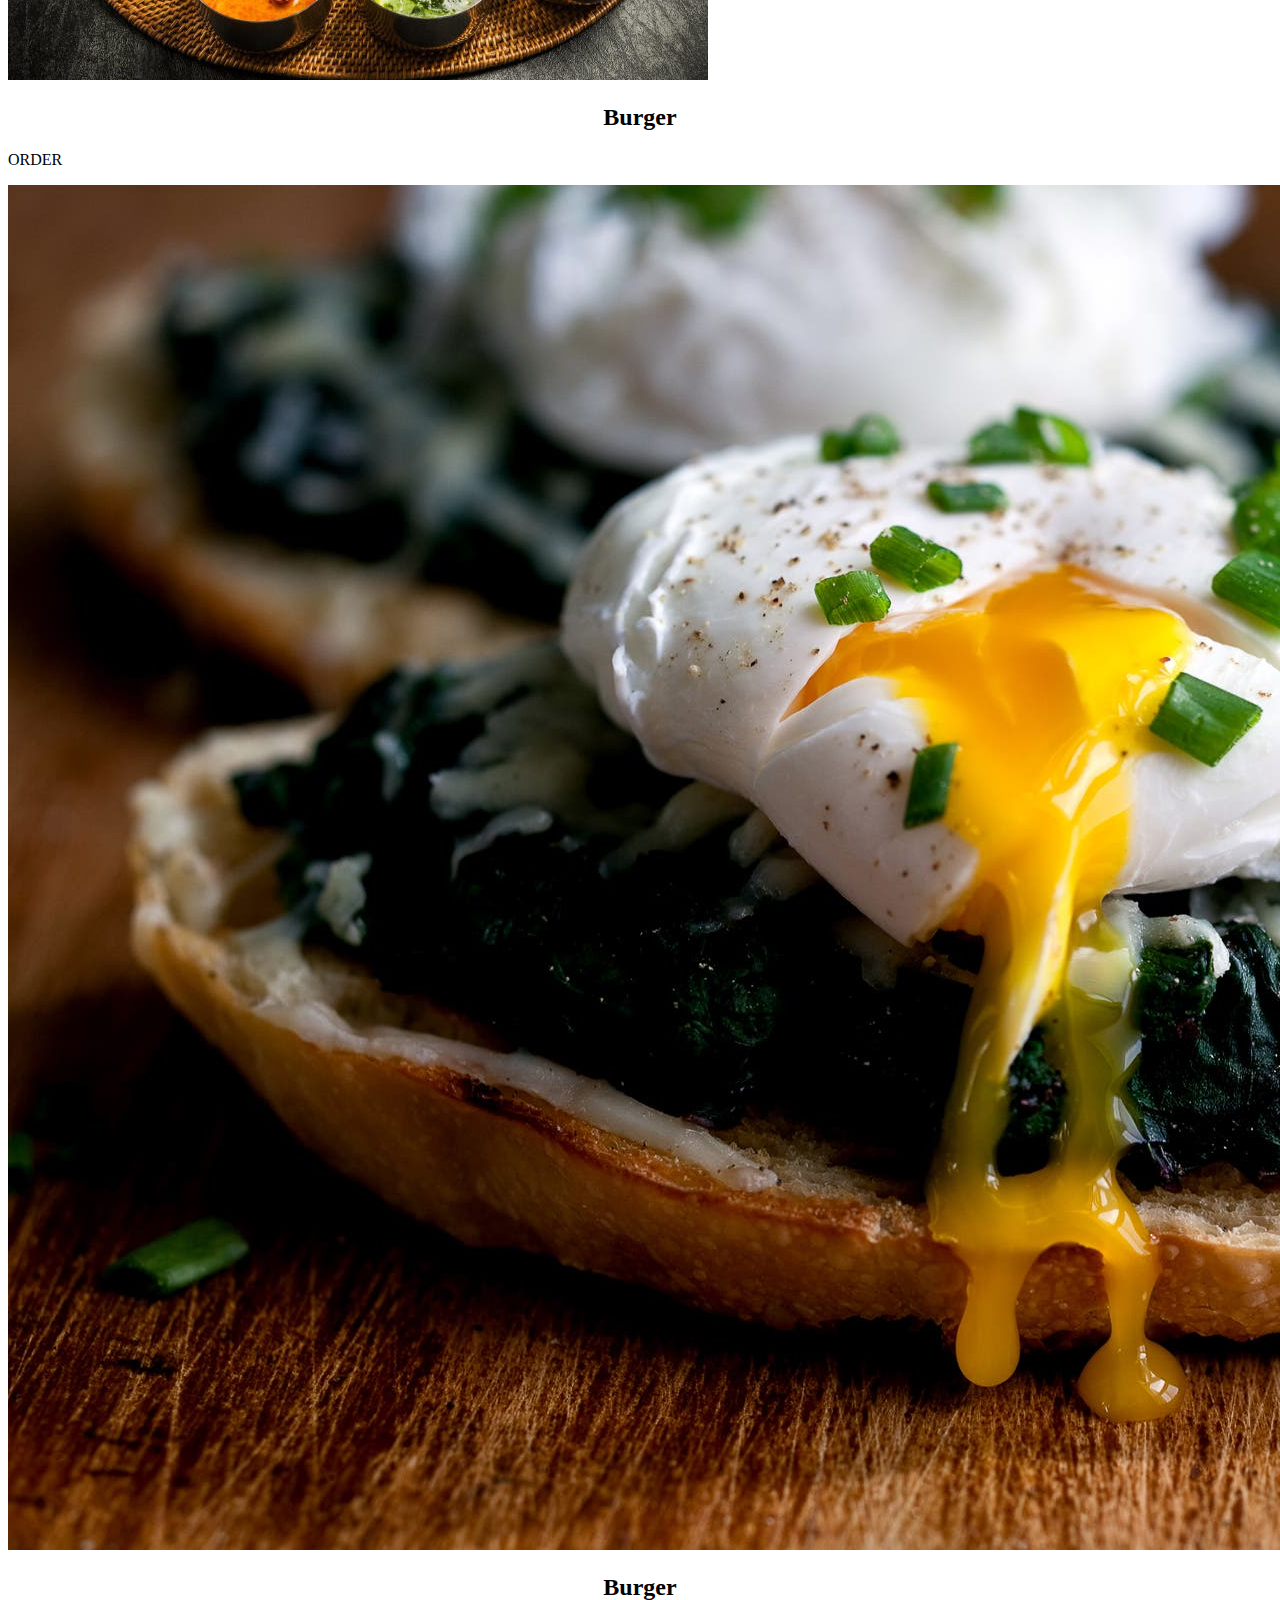
==== commit 44143611: "almost complete" ====
--- a/index.html
+++ b/index.html
@@ -3,7 +3,9 @@
 <head>
     <meta charset="UTF-8">
     <meta name="viewport" content="width=device-width, initial-scale=1.0">
+     <link href="https://fonts.googleapis.com/icon?family=Material+Icons" rel="stylesheet">
     <link rel="stylesheet" href="https://stackpath.bootstrapcdn.com/font-awesome/4.7.0/css/font-awesome.min.css" integrity="sha384-wvfXpqpZZVQGK6TAh5PVlGOfQNHSoD2xbE+QkPxCAFlNEevoEH3Sl0sibVcOQVnN" crossorigin="anonymous">
+  
     <link rel="stylesheet" href="../OnlineFoodOrdering/css_files/index.css">
     <title>Hot Food</title>
     <style>
@@ -13,6 +15,18 @@
     background-attachment: fixed;
     background-size: cover;
         }
+
+   
+          .fa-tasks,.fa-home,.fa-tasks{
+        margin-right: 15px;
+       font-size: 20px;
+       
+    }
+    .fa-search{
+        margin-right: 10px;
+       font-size: 20px;  
+    }
+  
        
     </style>
    
@@ -24,8 +38,8 @@
             <p><b>Order <span style="color: rgb(9, 223, 238); opacity: 0.7;font-size:30px;font-family: 'Segoe UI', Tahoma, Geneva, Verdana, sans-serif;"> Food Now</span></b></p>
            <nav>
             <ul>
-                <li><a href="#" class="bar">B</a></li>
-                <li><a href="#">home</a></li>
+                <!-- <li><a href="#" class="bar">B</a></li> -->
+                <li><a href="#"><i class="fa fa-home" aria-hidden="true"></i>home</a></li>
                 
                 <li>
                     <a href="#">Restaurants</a>
@@ -49,21 +63,13 @@
                             <li><a href="#" onclick="complaint()">Favorite Food</a></li>
                             <li><a href="#">Details</a></li>
                         </ul>
-                        <ul style="display: inline-block;">
-                            <li><a href="#bill">Billing</a></li>
-                            <li><a href="#" onclick="dashboard()">K.K</a></li>
-                            <li><a href="#" onclick="tenant()">Jai Guru Dev</a></li>
-                            <li><a href="#" onclick="profile()">Krisha</a></li>
-                            <li><a href="Owner.html">Karan</a></li>
-                            <li><a href="#" onclick="complaint()">3D</a></li>
-                            <li><a href="#">Details</a></li>
-                        </ul>
+                      
                     </div>
                     </li>
-                    <li><a href="html/signup.html">Join</a></li>
+                    <li><a href="html/signup.html"><i class="fa fa-tasks" aria-hidden="true"></i>Join</a></li>
 
                 </li>
-                <li><a href="#" class="cbar">C</a></li> 
+                
               
             </ul>
            </nav>
@@ -73,7 +79,8 @@
             <p> ORDER TAKE AWAY ONLINE</p>
             <h2 style="color: white;text-align: center;">FROM YOUR FAVORITE RESTAURENT</h2>
         </div>
-            <a href="html/Search.html">Menu</a>
+        <!-- <span class="search"><a href=""><i class="fa fa-search" aria-hidden="true"></i>Search</a></span> -->
+         <a href="html/Search.php"><i class="fa fa-search" aria-hidden="true"></i>Search</a>
             <div class="icon">
             <i class="fa fa-clock-o" aria-hidden="true"> 24/7 Delivery</i>
             <i class="fa fa-cutlery" aria-hidden="true"> 100 Restaurants</i>
@@ -88,23 +95,23 @@
 <div class="cards">
     <img src="images/burger.jpg" alt="">
     <h2 style="text-align: center;">Burger</h2>
-    <h3 style="text-align: center;color: gray;opacity: 0.8;margin-top: 20px;">Choose your burger</h3>
+    <h3 style="text-align: center;color: gray;opacity: 0.8;margin-top: 20px;">Taj Hotel</h3>
   
 </div>
 <div class="cards">
     <img src="images/pizza.jpg" alt="">
     <h2 style="text-align: center;">Pizza</h2>
-    <h3 style="text-align: center;color: gray;opacity: 0.8;margin-top: 20px;">Choose your Pizza</h3>
+    <h3 style="text-align: center;color: gray;opacity: 0.8;margin-top: 20px;">Centrum</h3>
 </div>
 <div class="cards">
     <img src="images/f2.jpg" alt="">
     <h2 style="text-align: center;">Dosa</h2>
-    <h3 style="text-align: center;color: gray;opacity: 0.8;margin-top: 20px;">Choose your Dosa</h3>
+    <h3 style="text-align: center;color: gray;opacity: 0.8;margin-top: 20px;">Abhinandan</h3>
 </div>
 <div class="cards">
     <img src="images/f1.jpg" alt="">
     <h2 style="text-align: center;">Itali</h2>
-    <h3 style="text-align: center;color: gray;opacity: 0.8;margin-top: 20px;">Choose your Itali</h3>
+    <h3 style="text-align: center;color: gray;opacity: 0.8;margin-top: 20px;">Baba Ka Dhaba</h3>
 </div>
 <!-- <h2 style="margin-top: 70px;margin-left: 30%; display: inline-block; text-align: center; opacity: 0.7;">Much more your favorite food</h2> -->
 <a href="html/Search.html">More category</a>
@@ -218,7 +225,7 @@
 
     <div class="mySlides fade">
   
-      <img src="../semester-5/images/avatar1.png" >
+      <img src="images/avatar1.png" >
       <div class="text"><p>Lorem ipsum, dolor sit amet consectetur adipisicing elit. Beatae minus repellat cumque fuga id! Ipsum dignissimos fuga praesentium doloremque eaque illum nisi, aliquam tenetur eligendi. Quas incidunt nostrum at neque.
 
       </p>
@@ -227,7 +234,7 @@
   
     <div class="mySlides fade">
     
-      <img src="../semester-5/images/avatar2.png" >
+      <img src="images/avatar2.png" >
      <div class="text"><p>Lorem ipsum, djksjlkjljas Beatae minus repellat cumque fuga id! Ipsum dignissimos fuga praesentium doloremque eaque illum nisi, aliquam tenetur eligendi. Quas incidunt nostrum at neque.
    </p>
     </div>
@@ -235,7 +242,7 @@
   
     <div class="mySlides fade">
      
-      <img src="../semester-5/images/avatar3.png" >
+      <img src="images/avatar3.png" >
       <div class="text"><p>Lorem ipsumcnknkdjlksc pisicing elit. Beatae minus repellat cumque fuga id! Ipsum dignissimos fuga praesentium doloremque eaque illum nisi, aliquam tenetur eligendi. Quas incidunt nostrum at neque.
     </p>
 </div>
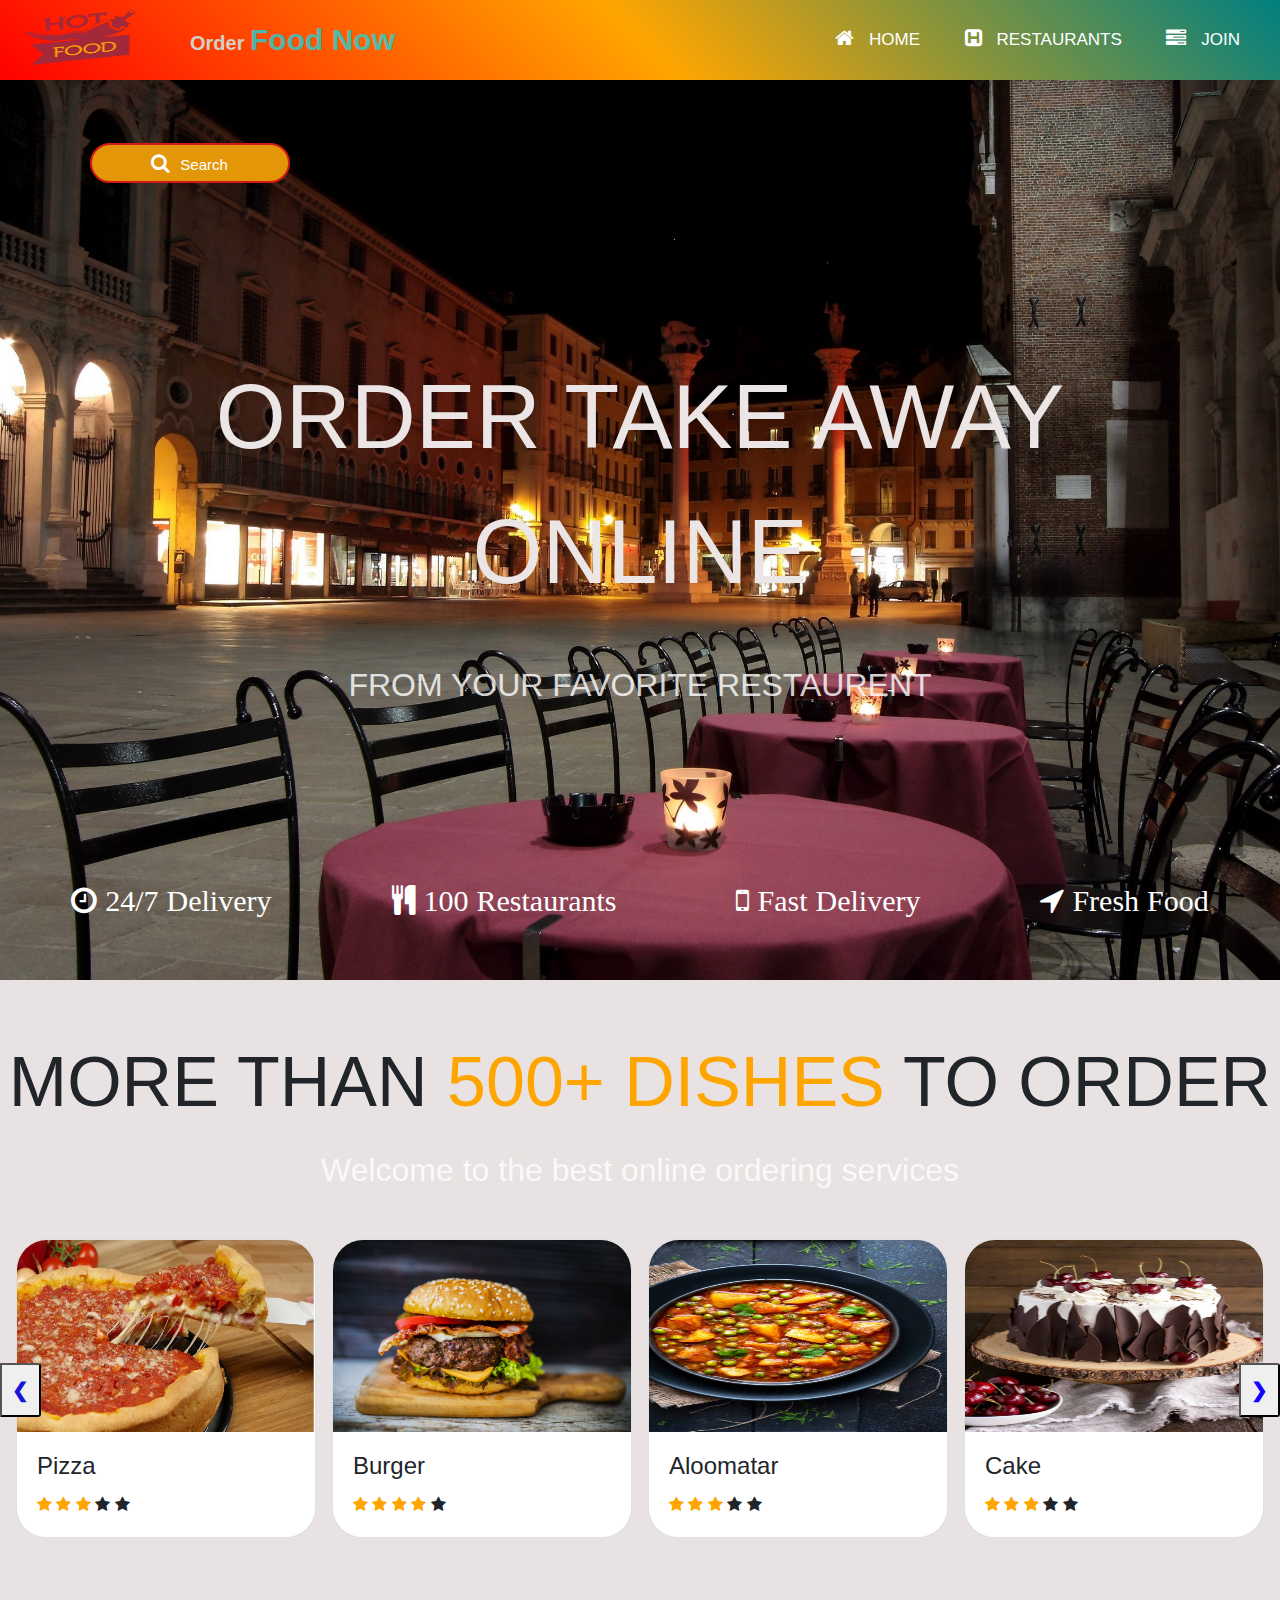
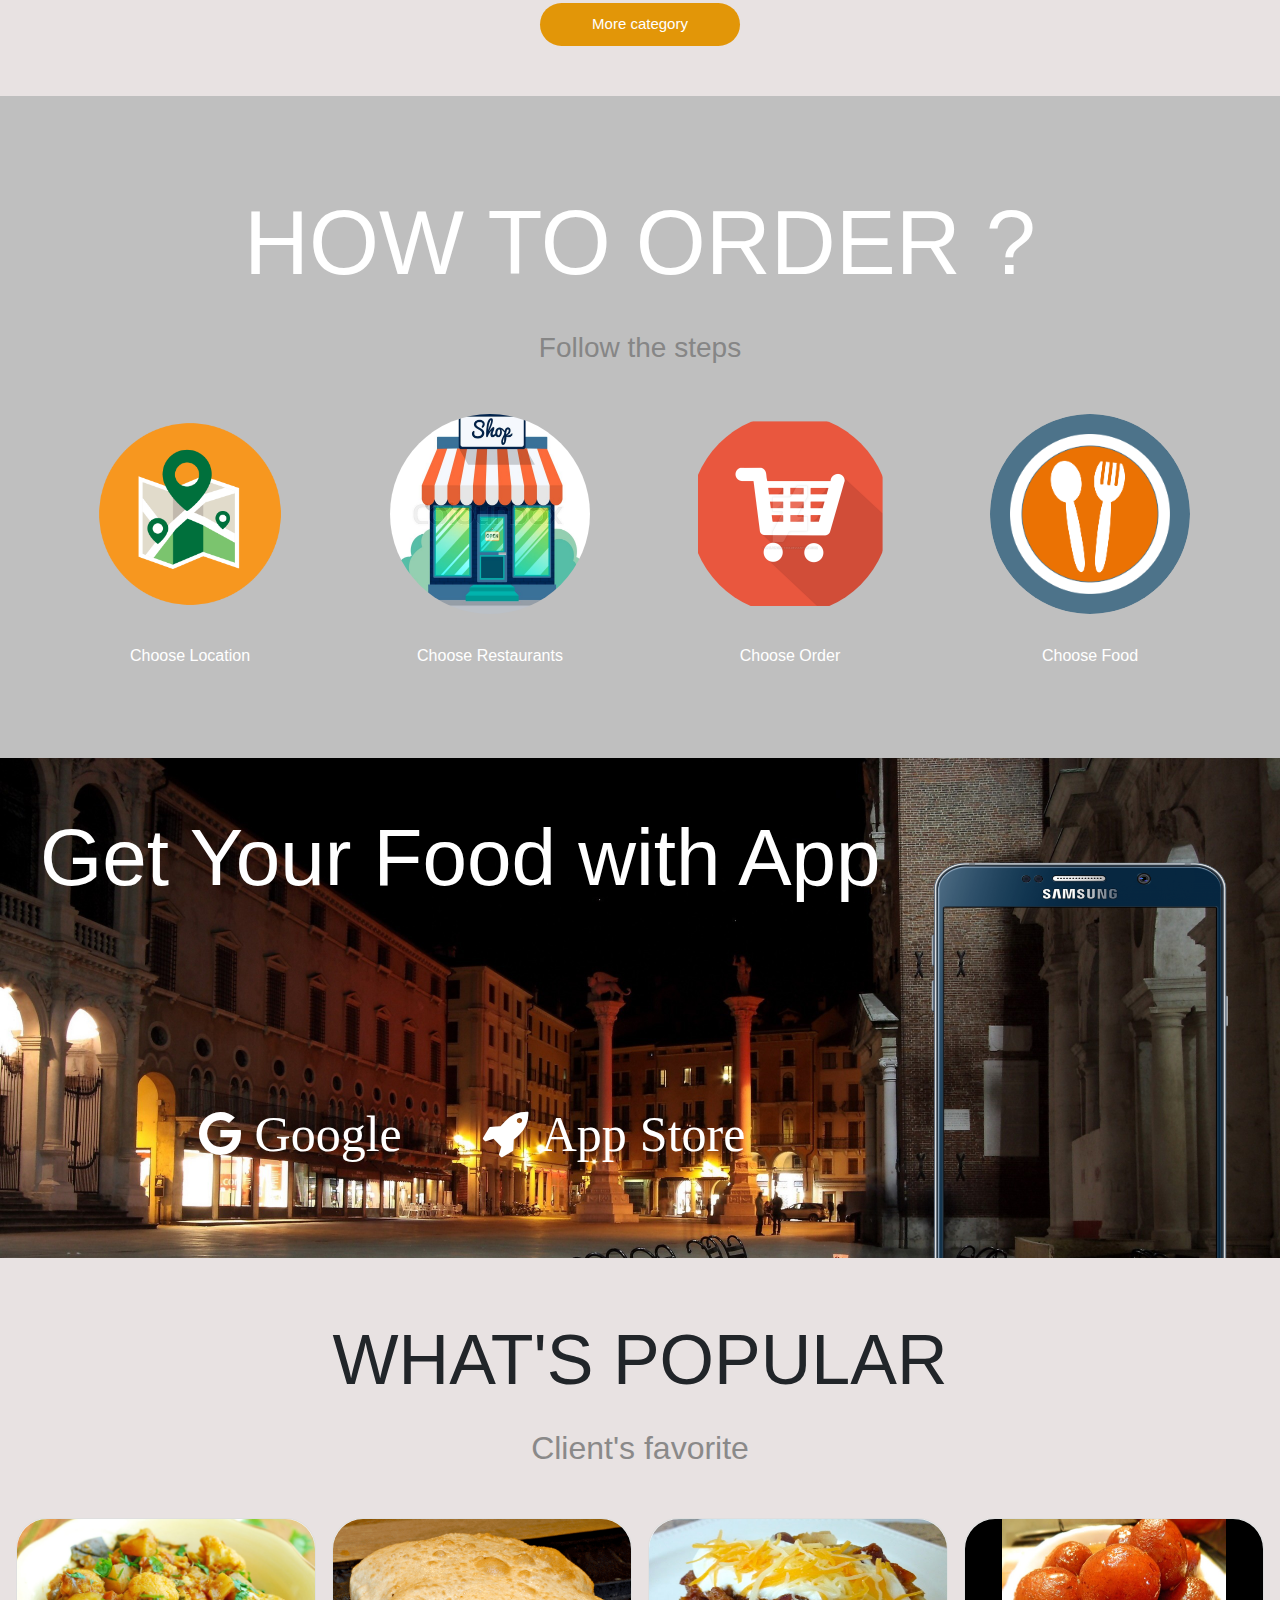
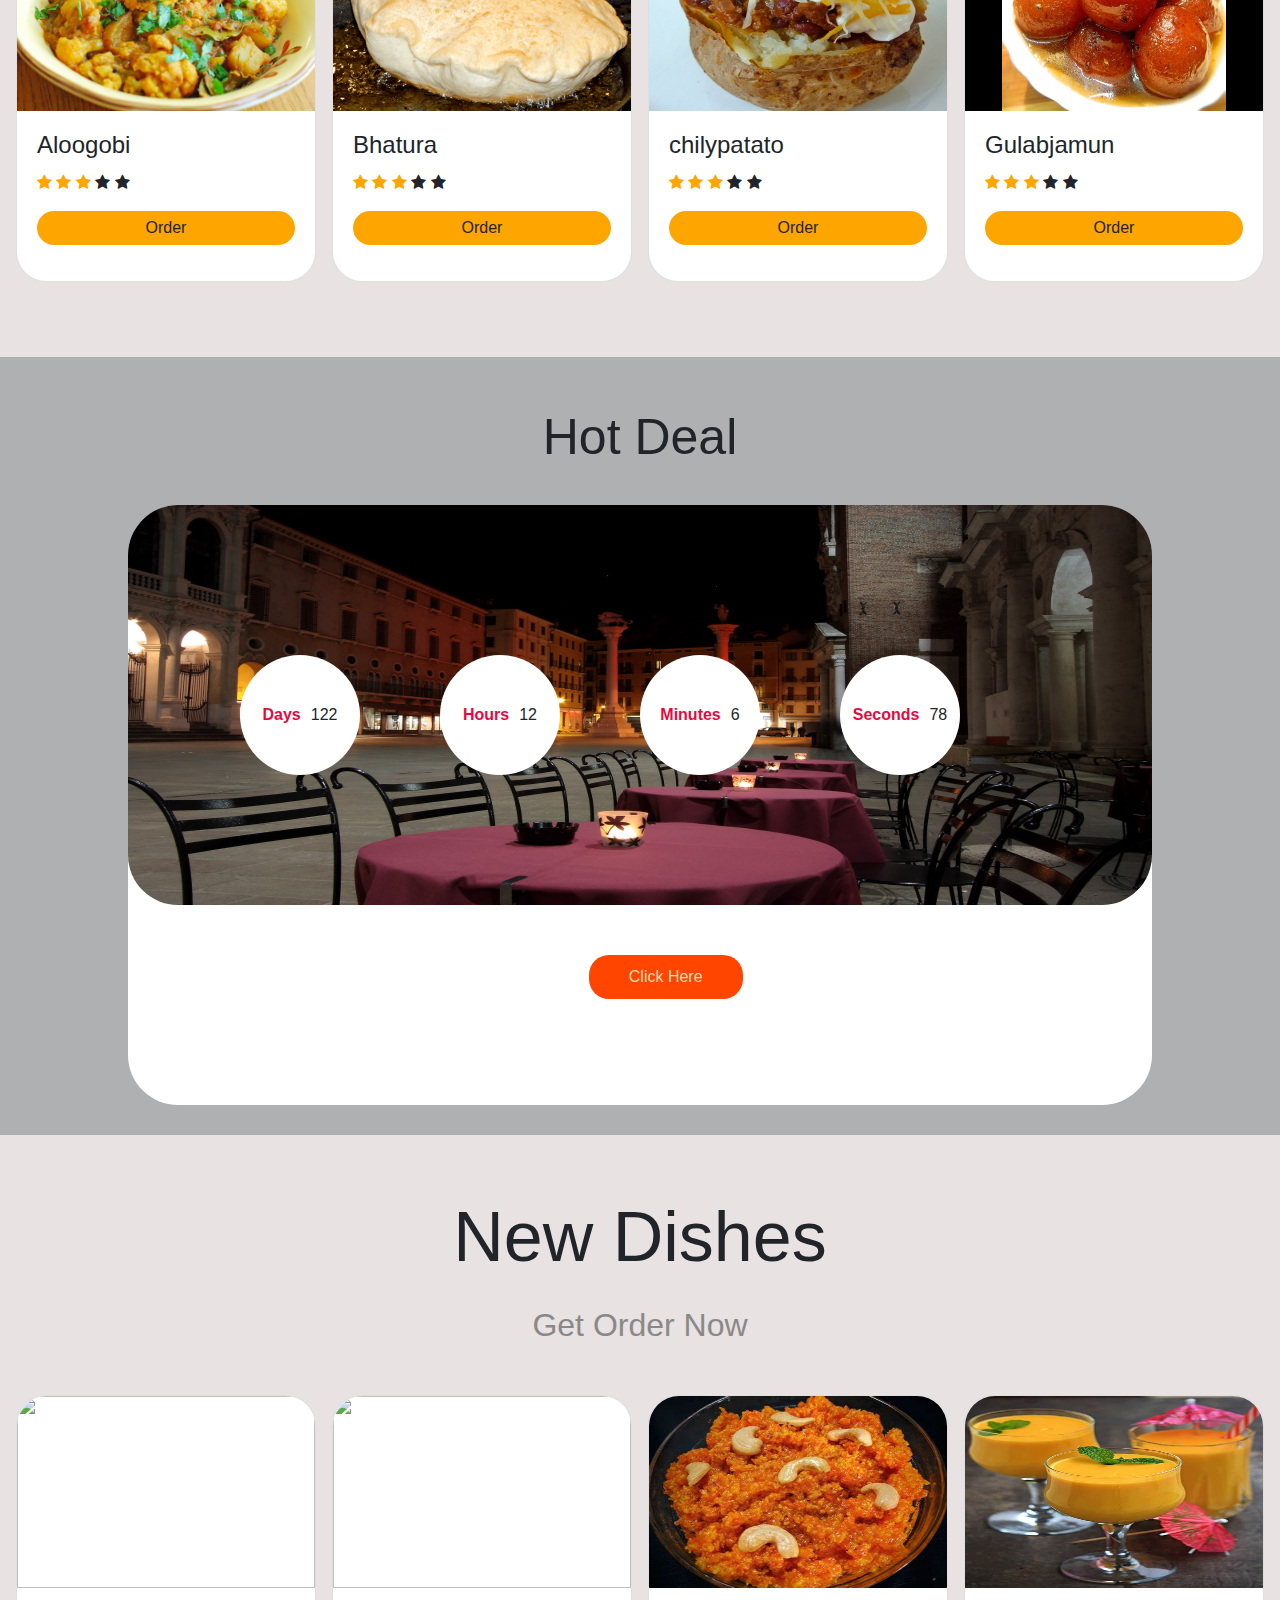
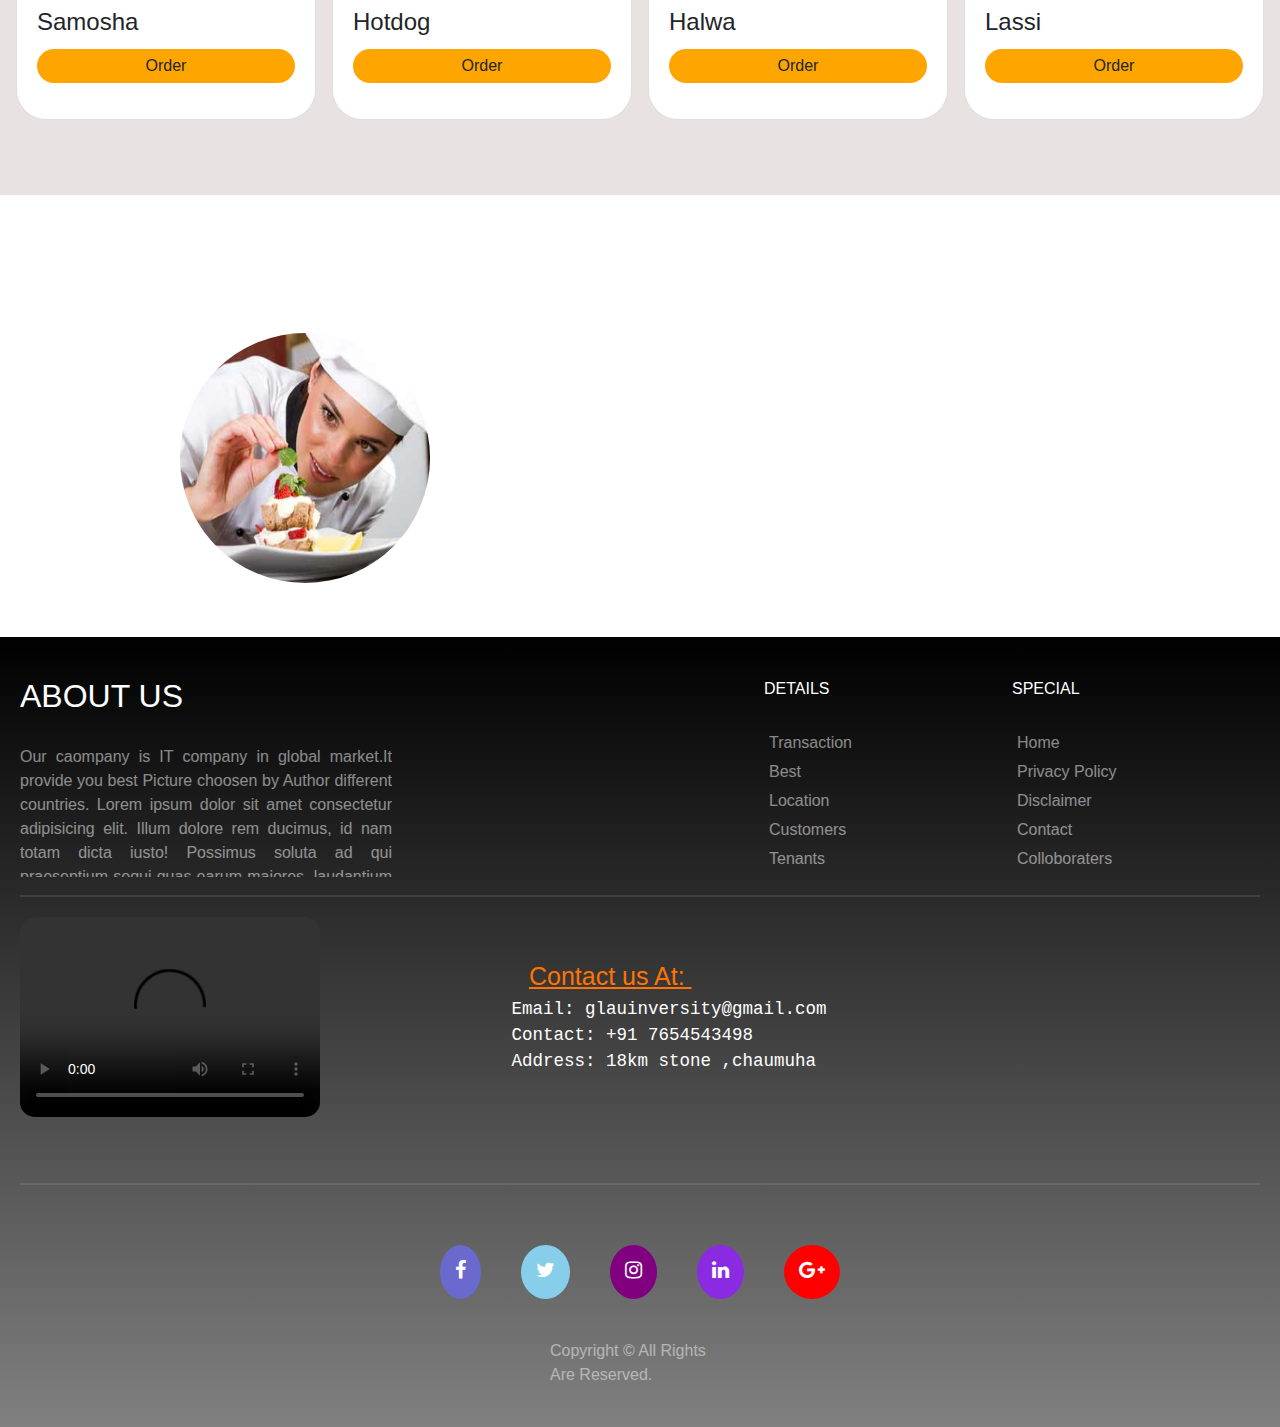
==== commit cb73a0c4: "upate" ====
--- a/index.html
+++ b/index.html
@@ -5,66 +5,28 @@
     <meta name="viewport" content="width=device-width, initial-scale=1.0">
      <link href="https://fonts.googleapis.com/icon?family=Material+Icons" rel="stylesheet">
     <link rel="stylesheet" href="https://stackpath.bootstrapcdn.com/font-awesome/4.7.0/css/font-awesome.min.css" integrity="sha384-wvfXpqpZZVQGK6TAh5PVlGOfQNHSoD2xbE+QkPxCAFlNEevoEH3Sl0sibVcOQVnN" crossorigin="anonymous">
-  
-    <link rel="stylesheet" href="../OnlineFoodOrdering/css_files/index.css">
+  <link rel="stylesheet" href="css_files/bootstrap.min.css">
+    <link rel="stylesheet" href="css_files/index.css">
     <title>Hot Food</title>
-    <style>
-        body{
-        background-image: url(images/pro2.png);
-    background-repeat: no-repeat;
-    background-attachment: fixed;
-    background-size: cover;
-        }
-
    
-          .fa-tasks,.fa-home,.fa-tasks{
-        margin-right: 15px;
-       font-size: 20px;
-       
-    }
-    .fa-search{
-        margin-right: 10px;
-       font-size: 20px;  
-    }
-  
-       
-    </style>
-   
+ 
 </head>
 <body>
-    <div class="container">
+    <div class="container-fluid ">
         <header>
             <img src="images/logo.png"  alt="">
+          
             <p><b>Order <span style="color: rgb(9, 223, 238); opacity: 0.7;font-size:30px;font-family: 'Segoe UI', Tahoma, Geneva, Verdana, sans-serif;"> Food Now</span></b></p>
-           <nav>
+            <i class="fa fa-bars" aria-hidden="true" onclick="sidebar()"></i>
+            <nav>
+            <i class="fa fa-times" aria-hidden="true" onclick="closesidebar()"></i>
             <ul>
-                <!-- <li><a href="#" class="bar">B</a></li> -->
+               
                 <li><a href="#"><i class="fa fa-home" aria-hidden="true"></i>home</a></li>
                 
                 <li>
-                    <a href="#">Restaurants</a>
-                    
-                        <div class="menu">
-                        <ul style="display: inline-block;">
-                            <li><a href="#bill">Taj</a></li>
-                            <li><a href="#" onclick="dashboard()">Abhinandan</a></li>
-                            <li><a href="#" onclick="tenant()">Mukund</a></li>
-                            <li><a href="#" onclick="profile()">Ram Hotel</a></li>
-                            <li><a href="Owner.html">Brijwasi</a></li>
-                            <li><a href="#" onclick="complaint()">Radhey Radhey</a></li>
-                            <li><a href="#">Details</a></li>
-                        </ul>
-                        <ul style="display: inline-block;">
-                            <li><a href="#bill">Billing</a></li>
-                            <li><a href="#" onclick="dashboard()">Gokul</a></li>
-                            <li><a href="#" onclick="tenant()">Kfc</a></li>
-                            <li><a href="#" onclick="profile()">NiceFront</a></li>
-                            <li><a href="Owner.html">Choice</a></li>
-                            <li><a href="#" onclick="complaint()">Favorite Food</a></li>
-                            <li><a href="#">Details</a></li>
-                        </ul>
-                      
-                    </div>
+                    <a href="html/Search.php"><i class="fa fa-h-square" aria-hidden="true"></i>Restaurants</a>
+                   
                     </li>
                     <li><a href="html/signup.html"><i class="fa fa-tasks" aria-hidden="true"></i>Join</a></li>
 
@@ -79,7 +41,7 @@
             <p> ORDER TAKE AWAY ONLINE</p>
             <h2 style="color: white;text-align: center;">FROM YOUR FAVORITE RESTAURENT</h2>
         </div>
-        <!-- <span class="search"><a href=""><i class="fa fa-search" aria-hidden="true"></i>Search</a></span> -->
+       
          <a href="html/Search.php"><i class="fa fa-search" aria-hidden="true"></i>Search</a>
             <div class="icon">
             <i class="fa fa-clock-o" aria-hidden="true"> 24/7 Delivery</i>
@@ -89,54 +51,242 @@
         </div>
            
         </section>
-        <section class="section-2">
+     
+
+        <!-- <section class="section-2 ">   
 <p>MORE THAN <span style="color:orange">500+ DISHES</span>  TO ORDER</p>
-<h2 style="text-align: center;color: white;opacity: 0.8;margin-bottom: 40px;"> Welcome to the best online ordering services</h2>
-<div class="cards">
-    <img src="images/burger.jpg" alt="">
-    <h2 style="text-align: center;">Burger</h2>
-    <h3 style="text-align: center;color: gray;opacity: 0.8;margin-top: 20px;">Taj Hotel</h3>
-  
+<h2 style="text-align: center;color: white;opacity: 0.8;"> Welcome to the best online ordering services</h2>
+<div class="row pl-2 pr-2 no-gutters">
+  <div class="col-sm-6 col-md-3 col-lg-3 col-xs-4 pl-2 pr-2">
+<div class="card text-left">
+  <img class="card-img-top" src="images/pizza.jpg" alt="">
+  <div class="card-body">
+    <h4 class="card-title">Pizza</h4>
+    <p class="card-text">
+      <span class="fa fa-star checked"></span>
+<span class="fa fa-star checked"></span>
+<span class="fa fa-star checked"></span>
+<span class="fa fa-star"></span>
+<span class="fa fa-star"></span>
+    </p>
+  </div>
 </div>
-<div class="cards">
-    <img src="images/pizza.jpg" alt="">
-    <h2 style="text-align: center;">Pizza</h2>
-    <h3 style="text-align: center;color: gray;opacity: 0.8;margin-top: 20px;">Centrum</h3>
+
+    </div>
+    <div class="col-sm-6 col-md-3 col-lg-3 col-xs-4 pl-2 pr-2">
+        <div class="card text-left">
+          <img class="card-img-top" src="images/burger.jpg" alt="">
+          <div class="card-body">
+            <h4 class="card-title">Burger</h4>
+            <p class="card-text">
+              <span class="fa fa-star checked"></span>
+<span class="fa fa-star checked"></span>
+<span class="fa fa-star checked"></span>
+<span class="fa fa-star checked"></span>
+<span class="fa fa-star"></span>
+            </p>
+          </div>
+        </div>
+        
+            </div>
+            <div class="col-sm-6 col-md-3 col-lg-3 col-xs-4 pl-2 pr-2">
+                <div class="card text-left">
+                  <img class="card-img-top" src="images/aloo mattar.jpg" alt="">
+                  <div class="card-body">
+                    <h4 class="card-title">Aloomatar</h4>
+                    <p class="card-text">
+                      <span class="fa fa-star checked"></span>
+<span class="fa fa-star checked"></span>
+<span class="fa fa-star checked"></span>
+<span class="fa fa-star"></span>
+<span class="fa fa-star"></span>
+                    </p>
+                  </div>
+                </div>
+                
+                    </div>
+                    <div class="col-sm-6 col-md-3 col-lg-3 col-xs-4 pl-2 pr-2">
+                        <div class="card text-left">
+                          <img class="card-img-top" src="images/cake.jpg" alt="">
+                          <div class="card-body">
+                            <h4 class="card-title">Cake</h4>
+                            <p class="card-text">
+                              <span class="fa fa-star checked"></span>
+                              <span class="fa fa-star checked"></span>
+                              <span class="fa fa-star checked"></span>
+                              <span class="fa fa-star"></span>
+                              <span class="fa fa-star"></span></p>
+                          </div>
+                        </div>
+                        
+                            </div>
+                        
 </div>
-<div class="cards">
-    <img src="images/f2.jpg" alt="">
-    <h2 style="text-align: center;">Dosa</h2>
-    <h3 style="text-align: center;color: gray;opacity: 0.8;margin-top: 20px;">Abhinandan</h3>
-</div>
-<div class="cards">
-    <img src="images/f1.jpg" alt="">
-    <h2 style="text-align: center;">Itali</h2>
-    <h3 style="text-align: center;color: gray;opacity: 0.8;margin-top: 20px;">Baba Ka Dhaba</h3>
-</div>
-<!-- <h2 style="margin-top: 70px;margin-left: 30%; display: inline-block; text-align: center; opacity: 0.7;">Much more your favorite food</h2> -->
 <a href="html/Search.html">More category</a>
         </section>
+
+
+ -->
+
+
+        <section class="section-2 " >   
+          <p>MORE THAN <span style="color:orange">500+ DISHES</span>  TO ORDER</p>
+          <h2 style="text-align: center;color: white;opacity: 0.8;"> Welcome to the best online ordering services</h2>
+          <div class="row pl-2 pr-2 no-gutters" >
+              <div class="col-sm-6 col-md-3 col-lg-3 col-xs-4 pl-2 pr-2 mycarts">
+          <div class="card text-left">
+            <img class="card-img-top" src="images/pizza.jpg" alt="">
+            <div class="card-body">
+              <h4 class="card-title">Pizza</h4>
+              <p class="card-text">
+                <span class="fa fa-star checked"></span>
+          <span class="fa fa-star checked"></span>
+          <span class="fa fa-star checked"></span>
+          <span class="fa fa-star"></span>
+          <span class="fa fa-star"></span>
+              </p>
+            </div>
+          </div>
+          
+              </div>
+              <div class="col-sm-6 col-md-3 col-lg-3 col-xs-4 pl-2 pr-2 mycarts">
+                  <div class="card text-left">
+                    <img class="card-img-top" src="images/burger.jpg" alt="">
+                    <div class="card-body">
+                      <h4 class="card-title">Burger</h4>
+                      <p class="card-text">
+                        <span class="fa fa-star checked"></span>
+          <span class="fa fa-star checked"></span>
+          <span class="fa fa-star checked"></span>
+          <span class="fa fa-star checked"></span>
+          <span class="fa fa-star"></span>
+                      </p>
+                    </div>
+                  </div>
+                  
+                      </div>
+                      <div class="col-sm-6 col-md-3 col-lg-3 col-xs-4 pl-2 pr-2 mycarts">
+                          <div class="card text-left">
+                            <img class="card-img-top" src="images/aloo mattar.jpg" alt="">
+                            <div class="card-body">
+                              <h4 class="card-title">Aloomatar</h4>
+                              <p class="card-text">
+                                <span class="fa fa-star checked"></span>
+          <span class="fa fa-star checked"></span>
+          <span class="fa fa-star checked"></span>
+          <span class="fa fa-star"></span>
+          <span class="fa fa-star"></span>
+                              </p>
+                            </div>
+                          </div>
+                          
+                              </div>
+                              <div class="col-sm-6 col-md-3 col-lg-3 col-xs-4 pl-2 pr-2 mycarts">
+                                  <div class="card text-left">
+                                    <img class="card-img-top" src="images/cake.jpg" alt="">
+                                    <div class="card-body">
+                                      <h4 class="card-title">Cake</h4>
+                                      <p class="card-text">
+                                        <span class="fa fa-star checked"></span>
+                                        <span class="fa fa-star checked"></span>
+                                        <span class="fa fa-star checked"></span>
+                                        <span class="fa fa-star"></span>
+                                        <span class="fa fa-star"></span></p>
+                                    </div>
+                                  </div>
+                                  
+                                      </div>  
+                                      <div class="col-sm-6 col-md-3 col-lg-3 col-xs-4 pl-2 pr-2 mycarts " style="display: none;">
+                                        <div class="card text-left">
+                                          <img class="card-img-top" src="images/aloo gobi.jpg" alt="">
+                                          <div class="card-body">
+                                            <h4 class="card-title">Gobi</h4>
+                                            <p class="card-text">
+                                              <span class="fa fa-star checked"></span>
+                                              <span class="fa fa-star checked"></span>
+                                              <span class="fa fa-star checked"></span>
+                                              <span class="fa fa-star"></span>
+                                              <span class="fa fa-star"></span></p>
+                                          </div>
+                                        </div>
+                                        
+                                            </div>  
+                                            <div class="col-sm-6 col-md-3 col-lg-3 col-xs-4 pl-2 pr-2 mycarts " style="display: none;">
+                                              <div class="card text-left">
+                                                <img class="card-img-top" src="images/dosa.jpg" alt="">
+                                                <div class="card-body">
+                                                  <h4 class="card-title">Dosa</h4>
+                                                  <p class="card-text">
+                                                    <span class="fa fa-star checked"></span>
+                                                    <span class="fa fa-star checked"></span>
+                                                    <span class="fa fa-star checked"></span>
+                                                    <span class="fa fa-star"></span>
+                                                    <span class="fa fa-star"></span></p>
+                                                </div>
+                                              </div>
+                                              
+                                                  </div> 
+                                                  <div class="col-sm-6 col-md-3 col-lg-3 col-xs-4 pl-2 pr-2 mycarts" style="display: none;">
+                                                    <div class="card text-left">
+                                                      <img class="card-img-top" src="images/hotdog.jpg" alt="">
+                                                      <div class="card-body">
+                                                        <h4 class="card-title">Hotdog</h4>
+                                                        <p class="card-text">
+                                                          <span class="fa fa-star checked"></span>
+                                                          <span class="fa fa-star checked"></span>
+                                                          <span class="fa fa-star checked"></span>
+                                                          <span class="fa fa-star"></span>
+                                                          <span class="fa fa-star"></span></p>
+                                                      </div>
+                                                    </div>
+                                                    
+                                                        </div>
+                                                        <div class="col-sm-6 col-md-3 col-lg-3 col-xs-4 pl-2 pr-2 mycarts" style="display: none;">
+                                                            <div class="card text-left">
+                                                              <img class="card-img-top" src="images/gajar.jpg" alt="">
+                                                              <div class="card-body">
+                                                                <h4 class="card-title">Halwa</h4>
+                                                                <p class="card-text">
+                                                                  <span class="fa fa-star checked"></span>
+                                                                  <span class="fa fa-star checked"></span>
+                                                                  <span class="fa fa-star checked"></span>
+                                                                  <span class="fa fa-star"></span>
+                                                                  <span class="fa fa-star"></span></p>
+                                                              </div>
+                                                            </div>
+                                                            
+                                                                </div>
+                                                                <button  class="mypre" onclick="mplusSlides(-1)">&#10094;</button>
+                                                                <button class="mynext" onclick="mplusSlides(1)">&#10095;</button>
+          </div>
+          <!-- <button  class="mypre" onclick="mplusSlides(-1)">&#10094;</button>
+    <button class="mynext" onclick="mplusSlides(1)">&#10095;</button> -->
+          <a href="html/Search.html">More category</a>
+                  </section>
+
 
          <section class="section-3">
 <p>HOW TO ORDER ?</p>
 <h3 style="text-align: center;opacity: 0.9;color: gray;margin: 20px 0 40px 0;">Follow the steps</h3>
-<div class="mhow">
-<div class="how">
+<div class="row no-gutters">
+  <div class="col-sm-6 col-md-3 col-lg-3 col-xs-4">
 <img src="images/loc.png" width="200px" height="200px" alt="">
 <figcaption>Choose Location</figcaption>
 </div>
-<div class="how">
+
+<div class="col-sm-6 col-md-3 col-lg-3 col-xs-4 pl-2 pr-2">
     <img src="images/restaurant.jpg" width="200px" height="200px" alt="">
     <figcaption>Choose Restaurants</figcaption>
     </div>
-    <div class="how">
+    <div class="col-sm-6 col-md-3 col-lg-3 col-xs-4 pl-2 pr-2">
         <img src="images/order.png" width="200px" height="200px" alt="">
         <figcaption>Choose Order</figcaption>
         </div>
-        <div class="how">
+        <div class="col-sm-6 col-md-3 col-lg-3 col-xs-4 pl-2 pr-2">
             <img src="images/food.png" width="200px" height="200px" alt="">
             <figcaption>Choose Food</figcaption>
             </div>
+
 </div>
         </section>
 
@@ -152,40 +302,82 @@
         
         </section> 
 
-       <section class="section-5">
+       <section class="section-2">
            <p>WHAT'S POPULAR</p>
            <h2 style="text-align: center;opacity: 0.9;color: gray;margin-bottom: 40px;">Client's favorite</h2>
-           <div class="cards1">
-            <img src="images/f2.jpg" alt="">
+           <div class="row pl-2 pr-2 no-gutters">
+            <div class="col-sm-6 col-md-3 col-lg-3 col-xs-4 pl-2 pr-2">
+        <div class="card text-left">
+          <img class="card-img-top" src="images/aloo gobi.jpg" alt="">
+          <div class="card-body">
+            <h4 class="card-title">Aloogobi</h4>
+            <p class="card-text">
+              <span class="fa fa-star checked"></span>
+<span class="fa fa-star checked"></span>
+<span class="fa fa-star checked"></span>
+<span class="fa fa-star"></span>
+<span class="fa fa-star"></span>
+            </p>
            
-            <h2 style="text-align: center;">Burger</h2>
-            <h3 style="text-align: center;color: gray;opacity: 0.8;margin: 20px 0;">Choose your burger</h3>
-            <p> Order Now </p>
-        </div>
-      
-        <div class="cards1">
-            <img src="images/f1.jpg" alt="">
-            <h2 style="text-align: center;">Pizza</h2>
-            <h3 style="text-align: center;color: gray;opacity: 0.8;margin: 20px 0;">Choose your pizza</h3>
-            <p> Order Now </p>
-        </div>
-        <div class="cards1">
-            <img src="images/f2.jpg" alt="">
-            <h2 style="text-align: center;">Dal Makhni</h2>
-            <h3 style="text-align: center;color: gray;opacity: 0.8;margin: 20px 0;">Choose your Daal makhni</h3>
-            <p> Order Now </p>
-        </div>
-        <div class="cards1">
-            <img src="images/manc.jpg" alt="">
-            <h2 style="text-align: center;">Manchoorian</h2>
-            <h3 style="text-align: center;color: gray;opacity: 0.8;margin: 20px 0;">Choose your Manchoorian</h3>
-            <p> Order Now </p>
+            <p class="text-center" style="background-color: orange;border-radius: 20px;padding: 5px 10px;">Order</p>
+          </div>
+        </div>
+        
+            </div>
+            <div class="col-sm-6 col-md-3 col-lg-3 col-xs-4 pl-2 pr-2">
+                <div class="card text-left">
+                  <img class="card-img-top" src="images/bhatura.gif" alt="">
+                  <div class="card-body">
+                    <h4 class="card-title">Bhatura</h4>
+                    <p class="card-text"><span class="fa fa-star checked"></span>
+                      <span class="fa fa-star checked"></span>
+                      <span class="fa fa-star checked"></span>
+                      <span class="fa fa-star"></span>
+                      <span class="fa fa-star"></span></p>
+                    <p class="text-center" style="background-color: orange;border-radius: 20px;padding: 5px 10px;">Order</p>
+       
+                  </div>
+                </div>
+                
+                    </div>
+                    <div class="col-sm-6 col-md-3 col-lg-3 col-xs-4 pl-2 pr-2">
+                        <div class="card text-left">
+                          <img class="card-img-top" src="images/chilypatato.jpg" alt="">
+                          <div class="card-body">
+                            <h4 class="card-title">chilypatato</h4>
+                            <p class="card-text"><span class="fa fa-star checked"></span>
+                              <span class="fa fa-star checked"></span>
+                              <span class="fa fa-star checked"></span>
+                              <span class="fa fa-star"></span>
+                              <span class="fa fa-star"></span></p>
+                            <p class="text-center" style="background-color: orange;border-radius: 20px;padding: 5px 10px;">Order</p>
+       
+                          </div>
+                        </div>
+                        
+                            </div>
+                            <div class="col-sm-6 col-md-3 col-lg-3 col-xs-4 pl-2 pr-2">
+                                <div class="card text-left">
+                                  <img class="card-img-top" src="images/gullab.jpg" alt="">
+                                  <div class="card-body">
+                                    <h4 class="card-title">Gulabjamun</h4>
+                                    <p class="card-text"><span class="fa fa-star checked"></span>
+                                      <span class="fa fa-star checked"></span>
+                                      <span class="fa fa-star checked"></span>
+                                      <span class="fa fa-star"></span>
+                                      <span class="fa fa-star"></span></p>
+                                    <p class="text-center" style="background-color: orange;border-radius: 20px;padding: 5px 10px;">Order</p>
+       
+                                  </div>
+                                </div>
+                                
+                                    </div>
+                                
         </div>
        </section> 
        <section class="section-6">
            <h1 style="text-align: center;padding: 50px 0 30px 0;font-size: 50px;">Hot Deal</h1>
            <article class="deal">
-
            <img src="images/r2.jpg" alt="">
            <article class="circle">
            <article class="circle1"><span style="color: rgb(230, 9, 64); margin-right: 10px;"><b> Days</b> </span>122</article>
@@ -193,57 +385,92 @@
            <article class="circle3"><span style="color: rgb(230, 9, 64);margin-right: 10px;"><b> Minutes</b> </span> 6</article>
            <article class="circle4"><span style="color: rgb(230, 9, 64);margin-right: 10px;"><b> Seconds</b> </span> 78</article>
            </article>
-           <!-- <h2 style="text-align: center;color: rgb(126, 119, 119);margin: 50px 0 20px 0;">More Details</h2> -->
-           <a href="#">Click Here</a>
+             <a href="#">Click Here</a>
            </article>
            
        </section>
-       <section class="section-7">
+       
+        
+    </section>
+       <section class="section-2">
         <p>New Dishes</p>
         <h2 style="text-align: center;opacity: 0.9;color: gray;margin-bottom: 40px;">Get Order Now</h2>
-        <div class="cards1">
-         <img src="images/f2.jpg" alt="">
-         <h2 style="text-align: center;">Burger</h2>
-         <p>ORDER</p>
-        
-     </div>
-     <div class="cards1">
-         <img src="images/f1.jpg" alt="">
-         <h2 style="text-align: center;">Burger</h2>
-         <p >ORDER</p>
-     </div>
-     <div class="cards1">
-         <img src="images/f2.jpg" alt="">
-         <h2 style="text-align: center;">Burger</h2>
-         <p>ORDER</p>
-     </div>
+        <div class="row pl-2 pr-2 no-gutters">
+          <div class="col-sm-6 col-md-3 col-lg-3 col-xs-4 pl-2 pr-2">
+      <div class="card text-left">
+        <img class="card-img-top" src="images/samosa.jxr" alt="">
+        <div class="card-body">
+          <h4 class="card-title">Samosha</h4>
+         
+         
+          <p class="text-center" style="background-color: orange;border-radius: 20px;padding: 5px 10px;">Order</p>
+        </div>
+      </div>
+      
+          </div>
+          <div class="col-sm-6 col-md-3 col-lg-3 col-xs-4 pl-2 pr-2">
+              <div class="card text-left">
+                <img class="card-img-top" src="images/hotdog.jpg" alt="">
+                <div class="card-body">
+                  <h4 class="card-title">Hotdog</h4>
+                
+                  <p class="text-center" style="background-color: orange;border-radius: 20px;padding: 5px 10px;">Order</p>
      
+                </div>
+              </div>
+              
+                  </div>
+                  <div class="col-sm-6 col-md-3 col-lg-3 col-xs-4 pl-2 pr-2">
+                      <div class="card text-left">
+                        <img class="card-img-top" src="images/gajar.jpg" alt="">
+                        <div class="card-body">
+                          <h4 class="card-title">Halwa</h4>
+                        
+                          <p class="text-center" style="background-color: orange;border-radius: 20px;padding: 5px 10px;">Order</p>
+     
+                        </div>
+                      </div>
+                      
+                          </div>
+                          <div class="col-sm-6 col-md-3 col-lg-3 col-xs-4 pl-2 pr-2">
+                              <div class="card text-left">
+                                <img class="card-img-top" src="images/mango lassi.jpg" alt="">
+                                <div class="card-body">
+                                  <h4 class="card-title">Lassi</h4>
+                                  <p class="text-center" style="background-color: orange;border-radius: 20px;padding: 5px 10px;">Order</p>
+     
+                                </div>
+                              </div>
+                              
+                                  </div>
+                              
+      </div>
        </section>
 <h1 style="text-align: center;margin: 30px;color: white;">Our Best Cook's</h1>
      
-<section class="slideshow-container">
-
-    <div class="mySlides fade">
+<section class="myslideshow-container">
+
+    <div class="mySlides myfade">
   
-      <img src="images/avatar1.png" >
-      <div class="text"><p>Lorem ipsum, dolor sit amet consectetur adipisicing elit. Beatae minus repellat cumque fuga id! Ipsum dignissimos fuga praesentium doloremque eaque illum nisi, aliquam tenetur eligendi. Quas incidunt nostrum at neque.
+      <img src="images/cook4.jpg" >
+      <div class="mytext"><p>Lorem ipsum, dolor sit amet consectetur adipisicing elit. Beatae minus repellat cumque fuga id! Ipsum dignissimos fuga praesentium doloremque eaque illum nisi, aliquam tenetur eligendi. Quas incidunt nostrum at neque.
 
       </p>
     </div>
     </div>
   
-    <div class="mySlides fade">
+    <div class="mySlides myfade">
     
-      <img src="images/avatar2.png" >
-     <div class="text"><p>Lorem ipsum, djksjlkjljas Beatae minus repellat cumque fuga id! Ipsum dignissimos fuga praesentium doloremque eaque illum nisi, aliquam tenetur eligendi. Quas incidunt nostrum at neque.
+      <img src="images/cook3.jpg" >
+     <div class="mytext"><p>Lorem ipsum, djksjlkjljas Beatae minus repellat cumque fuga id! Ipsum dignissimos fuga praesentium doloremque eaque illum nisi, aliquam tenetur eligendi. Quas incidunt nostrum at neque.
    </p>
     </div>
     </div>
   
-    <div class="mySlides fade">
+    <div class="mySlides myfade">
      
-      <img src="images/avatar3.png" >
-      <div class="text"><p>Lorem ipsumcnknkdjlksc pisicing elit. Beatae minus repellat cumque fuga id! Ipsum dignissimos fuga praesentium doloremque eaque illum nisi, aliquam tenetur eligendi. Quas incidunt nostrum at neque.
+      <img src="images/cook6.jpg" >
+      <div class="mytext"><p>Lorem ipsumcnknkdjlksc pisicing elit. Beatae minus repellat cumque fuga id! Ipsum dignissimos fuga praesentium doloremque eaque illum nisi, aliquam tenetur eligendi. Quas incidunt nostrum at neque.
     </p>
 </div>
     </div>
@@ -286,7 +513,19 @@
              </ul>
             </div>
             </div>
-           
+           <div class="vid" style="margin-top: 20px;">
+             <video src="video/s3-project.mp4" controls style="border-radius:15px;margin-right: 40px;height: 200px; width: 300px;display: inline-block"></video>
+             
+             <address style="display: inline-block;font-size: 20px;">
+              <pre style="color: white;">
+               <span style="color: rgb(255, 115, 0);font-size: 25px;"> <u>Contact us At: </u></span>
+              Email: glauinversity@gmail.com 
+              Contact: +91 7654543498
+              Address: 18km stone ,chaumuha
+              </pre>
+            </address>
+           </div>
+          
             <div class="social">
                 <span class="face"><i class="fa fa-facebook"></i></span>
                 <span class="twit"><i class="fa fa-twitter"></i></span>
@@ -306,10 +545,12 @@
 
 function plusSlides(n) {
   showSlides(slideIndex += n);
+
 }
 
 
 function showSlides(n) {
+
   var i;
   var slides = document.getElementsByClassName("mySlides");
 
@@ -327,5 +568,112 @@
 
 }
         </script>
+
+
+<script>
+  var slidein = 4;
+function mplusSlides(n) {
+  if(n>0){
+  mshowSlides(slidein += n);
+  }
+  else{
+    mshowSlidesminus(slidein += n);
+  }
+}
+
+
+function mshowSlides(n) {
+  var i;
+  var mslides = document.getElementsByClassName("mycarts");
+
+  if (n > mslides.length) {
+      slidein = mslides.length;
+      } 
+  if (n < 1) {
+      slidein = mslides.length;
+      }
+if(n <= mslides.length && n>4){
+  mslides[n-5].style.display = "none"; 
+  mslides[n-1].style.display = "block"; 
+  mslides[n-2].style.display = "block"; 
+  mslides[n-3].style.display = "block"; 
+  mslides[n-4].style.display = "block"; 
+}
+
+}
+
+function mshowSlidesminus(n) {
+  
+  var i;
+  var mslides = document.getElementsByClassName("mycarts");
+  if (n > mslides.length) {
+      slidein = mslides.length;
+      } 
+  if (n < 4) {
+      slidein = 4;
+      }
+if(n <= mslides.length && n>=4){
+  mslides[n-1].style.display = "block"; 
+  mslides[n-2].style.display = "block"; 
+  mslides[n-3].style.display = "block"; 
+  mslides[n-4].style.display = "block"; 
+  mslides[n].style.display = "none"; 
+}
+
+}
+        </script>
+
+
+
+<script>
+    function sidebar(){
+        var x=document.querySelectorAll("header nav ul li");
+        var y=document.querySelector("header nav");
+        y.style.display="block";
+        y.style.right="0px";
+        x[0].style.display="block";
+        x[1].style.display="block";
+        x[2].style.display="block";
+    y.style.top="0px";
+        document.querySelector("header .fa-times").style.display="block";
+        
+        
+    }
+    function closesidebar(){
+      
+        var y=document.querySelector("header nav");
+      
+        y.style.display="block";
+        y.style.right="-200px";
+        y.style.top="-200px";
+        document.querySelector("header .fa-times").style.display="none"; 
+    
+        
+    }
+    function my(x){
+        if(x.matches){
+        var x=document.querySelectorAll("header nav ul li");
+        var y=document.querySelector("header nav");
+      
+        y.style.display="block";
+        y.style.right="-200px";
+    
+        x[0].style.display="inline-block";
+        x[1].style.display="inline-block";
+        x[2].style.display="inline-block";
+      
+        document.querySelector("header .fa-times").style.display="none"; 
+       
+
+    }
+    }
+
+    var mc=window.matchMedia("(min-width:1100px)");
+my(mc);
+mc.addListener(my);
+
+
+ 
+</script>
 </body>
 </html>--- a/css_files/index.css
+++ b/css_files/index.css
@@ -0,0 +1,1216 @@
+body{
+    background-image: url(../images/pro2.png);
+  background-repeat: no-repeat;
+  background-attachment: fixed;
+  background-size: cover;
+    }
+  
+  
+    *{
+  padding: 0;
+  margin: 0;
+  box-sizing: border-box;
+  font-family: Verdana, Geneva, Tahoma, sans-serif;
+  }
+  
+  .container-fluid{
+    margin: 0;
+    padding: 0;
+}
+  header{
+  
+  background-image: linear-gradient(45deg,red,orange,teal);
+  height: 80px;
+  padding: 0 20px;
+  width: 100%;
+
+  }
+  .cbar,.bar{
+    display: none;
+  }
+  
+  nav{
+  float: right;
+  }
+  nav ul li{
+  list-style: none;
+  display: inline-block;
+  line-height: 80px;
+  }
+  nav ul li a{
+  
+  text-decoration: none;
+  font-size: 17px;
+  color: white;
+  padding: 10px 20px;
+  border-radius: 10px;
+  text-transform: uppercase;
+  transition: 0.6s;
+  }
+  nav a:hover{
+  background-color: rgb(57, 50, 68);
+  
+  color:rgb(206, 204, 209);
+  
+  
+  }
+  
+  
+  header img{
+  border-radius: 20px 0 20px 0;
+  width:120px;
+  height:70px;
+  padding-top: 5px;
+  float:left;
+  
+  position: relative;
+  left: 0;
+  z-index: 1;  
+  }
+  header p{
+  
+  display: inline-block;
+  line-height: 80px;
+  margin-left: 50px;
+  font-family: Verdana, Geneva, Tahoma, sans-serif;
+  font-size: 20px;
+  color:rgb(209, 209, 200);
+  }
+  @media (max-width: 500px){
+  header p{
+    display: none;
+  }
+  }
+
+
+  @media (max-width:1100px){
+    nav{
+            position: fixed;
+         
+            top: -200px;
+            right:-200px;
+            z-index: 8;
+            width: 200px;
+            height: 250px;
+            background-image: linear-gradient(rgb(100, 198, 228),rgb(126, 126, 223));
+            transition: 1s;
+         
+        }
+    nav ul li{
+        display: none;
+       line-height: 50px;
+       
+    }
+    .fa-bars{
+        display: block;
+        color: rgb(184, 168, 168);
+        font-size: 30px;
+        margin-top: 20px;
+    float: right;
+    margin-right: 30px;
+   
+    }
+  }
+
+  .section-1 {
+  background-image: url(../images/r2.jpg);
+  background-repeat: no-repeat;
+  background-size: cover;
+  height: 900px;
+  width: 100%;
+  position: relative;
+  left: 0;
+  right: 0;
+  /* border: 3px solid green; */
+  
+  }
+  
+  .section-1 a{
+    position: absolute;
+    width: 200px;
+    text-align: center;
+    height: 40px;
+  top:7%;
+  left:7%;
+  
+  display: block;
+  line-height: 40px;
+  
+  border-radius: 30px;
+  background-color: rgb(226, 150, 8);
+  color: white;
+  font-size: 15px;
+  text-decoration: none;
+  border: 2px solid rgb(211, 24, 24);   
+  }
+  
+  .section-1 .heading{
+  position: absolute;
+  top:30%;
+  left:5%;
+  right: 5%; 
+  /* border: 2px solid black; */
+  }
+  .section-1 p{
+  font-size: 90px;
+  
+  color: rgb(235, 229, 229);
+  text-align: center;
+  padding-bottom: 30px;
+  text-shadow: 0 1px 20px 5px rgb(211, 106, 106);
+  }
+  
+  
+  .section-1 h2{
+  
+  color: white;
+  text-align: center;
+  opacity: 0.8;
+  
+  }
+  
+  .section-1 a:hover{
+  border: 2px solid black;
+  opacity: 0.8;
+  background-color: darkslategrey;
+  }
+  .section-1 .icon{
+  width: 100%;
+  height: 70px;
+  display: flex;
+  justify-content: center;
+  align-items: center;
+  position: absolute;
+  bottom:5%;
+  }
+  .section-1 .fa-clock-o,.fa-cutlery,.fa-mobile,.fa-location-arrow{
+  font-size: 30px;
+  color:white;
+  padding: 50px; 
+  
+  }
+  @media (max-width: 1100px) and (min-width:800px){
+  .section-1 .heading{
+  position: absolute;
+  top:25%;
+  
+  }
+  .section-1 .icon{
+  width: 100%;
+  height: 50px;
+  display: flex;
+  justify-content: center;
+  align-items: center;
+  position: absolute;
+  bottom:5%;
+  } 
+  .section-1 {
+  height: 700px;
+  }
+  .section-1 .icon i{
+  font-size: 20px;
+  color:white;
+  padding: 20px; 
+  
+  } 
+  .section-1 p{
+  font-size: 60px;
+  }
+  }
+  
+  @media (min-width: 500px) and (max-width: 799px){
+  header{
+   width: 100%;
+  }
+  nav{
+   display: none;
+  }
+  
+  .section-1 .heading{
+  position: absolute;
+  top:25%;
+  
+  }
+  .section-1 a{
+    position: absolute;
+    
+    text-align: center;
+  bottom:30%;
+  left:38%;
+  right: 38%;
+  display: block;
+  border-radius: 30px;
+  background-color: rgb(226, 150, 8);
+  color: white;
+  font-size: 15px;
+  text-decoration: none;
+  border: 2px solid rgb(211, 24, 24);   
+  }
+  .section-1 .icon{
+  width: 100%;
+  height: 25px;
+  display: flex;
+  justify-content: center;
+  align-items: center;
+  position: absolute;
+  bottom:8%;
+  } 
+  .section-1 {
+  height: 400px;
+  }
+  .section-1 .icon i{
+  font-size: 15px;
+  color:white;
+  padding: 20px; 
+  
+  } 
+  .section-1 p{
+  font-size: 30px;
+  }
+  
+  }
+  @media (max-width: 500px){
+  .section-1{
+    min-width: 400px;
+  }
+  header{
+   width: 100%;
+  }
+  nav{
+   display: none;
+  
+  }
+  .section-1 .heading{
+  position: absolute;
+  top:40%;
+  font-size: 20px;
+  
+  
+  }
+  .section-1 .heading h2{
+    display: none;
+  }
+  .section-1 a{
+    position: absolute;
+    width: 200px;
+    text-align: center;
+    height: 40px;
+  top:7%;
+  left:7%;
+  display: block;
+  line-height: 40px;
+  border-radius: 30px;
+  background-color: rgb(226, 150, 8);
+  color: white;
+  font-size: 15px;
+  text-decoration: none;
+  border: 2px solid rgb(211, 24, 24);   
+  }
+  .section-1 .icon{
+  
+  display: none;
+  } 
+  .section-1 {
+  height: 250px;
+  }
+  .section-1 .icon i{
+  font-size: 15px;
+  color:white;
+  padding: 15px; 
+  
+  } 
+  .section-1 p{
+  font-size: 15px;
+  /* display: none; */
+  }
+  
+  }
+  
+  .section-2{
+  width: 100%;
+  padding-bottom: 50px;
+  background-color: rgba(209, 197, 197,0.5);
+  }
+  .section-2 >p{
+  padding-top: 50px;
+  font-size: 70px;
+  text-align: center;
+  }
+
+ .section-2 img{
+   height: 12rem;
+   border-radius: 30px 30px 0 0;
+   
+ }
+  .section-2 a{
+  clear: both;
+  display: block;
+  width: 200px;
+  padding: 10px 40px;
+  border-radius: 30px;
+  background-color: rgb(226, 150, 8);
+  color: white;
+  font-size:15px;
+  text-decoration: none;
+  margin: auto;
+  margin-top: 40px;
+  text-align: center;
+  
+  }
+  .section-2 >h2{
+  margin-bottom: 40px;
+  }
+  .card{
+    border-radius: 30px;
+    margin-bottom: 15px;
+  }
+  .section-2 a:hover{
+  border: 2px solid black;
+  }
+  .section-2 .card:hover{
+  opacity: 0.9;
+  position: relative;
+  top:-15px;
+  background-image: linear-gradient(rgb(99, 37, 37),rgb(105, 90, 105),orangered);
+  
+
+  }
+  @media (min-width: 598px) and (max-width: 670px){
+   
+  
+    .section-2 >p{
+    padding-top: 50px;
+    font-size: 40px;
+    text-align: center;
+    }
+    }
+    @media (max-width: 598px){
+    .section-2 >p{
+      padding-top: 30px;
+      font-size: 20px;
+      text-align: center;
+      margin-bottom: 20px;
+      }
+      .section-2 >h2{
+        
+        font-size: 20px;
+        text-align: center;
+        margin-bottom: 20px;
+        }
+    }
+ 
+ 
+  .section-3{
+  
+  width: 100%;
+  /* height: 600px; */
+  padding: 80px 40px;
+  
+  background-color: rgba(128, 128, 128,0.5);
+  }
+  .section-3 >p{
+  font-size: 90px;
+  text-align: center;
+  color: white;
+  }
+  .section-3 .col-sm-6{
+    
+      text-align: center;
+  }
+  .section-3 img{
+  border-radius: 50%;
+  transition: 0.5s;
+  }
+  .section-3 img:hover{
+  transform: scale(1.3);
+  }
+  
+  .section-3 figcaption{
+  margin-top: 30px;
+  text-align: center;
+  color: white;
+  }
+ 
+
+  @media (max-width: 1100px) and (min-width:800px){
+    .section-3 >p{
+    font-size: 60px;
+    text-align: center;
+    color: white;
+    } 
+  }
+  @media (max-width: 799px) and (min-width:500px){
+    .section-3 >p{
+    font-size: 40px;
+    } 
+  }
+  @media (max-width: 500px){
+   
+    .section-3 >p{
+    font-size: 30px;
+    }
+  }
+  .section-4{
+  /* border: 3px solid green; */
+  background-image: url(../images/r2.jpg);
+  background-repeat: no-repeat;
+  background-size: cover;
+  width: 100%;
+  height: 500px;
+  padding: 40px;
+  position: relative;
+  left: 0;
+  right: 0;
+  overflow: hidden;
+  }
+  .section-4 >img{
+  position: absolute;
+  right: 0;
+  top: 100px;
+  z-index: 1;
+  width: 400px;
+  height: 500px;
+  
+  
+  }
+  .section-4 p{
+
+  font-size: 80px;
+  color: white;
+
+  }
+  .section-4 .mhow{
+  width: 80%;
+  display: flex;
+  justify-content: center;
+  align-items: center;
+  position: absolute;
+  top:70%;
+  left: 0; 
+  }
+  .section-4 .mhow i{
+  margin-right: 80px;
+  color: white;
+  font-size: 50px;
+  
+  
+  
+  }
+  @media (max-width: 1100px) and (min-width:800px){
+  .section-4 p{
+  /* padding-top: 60px; */
+  font-size: 50px;
+  color: white;
+  /* padding-left: 40px; */
+  } 
+  .section-4 .mhow i{
+  margin-right: 30px;
+  color: white;
+  font-size: 30px;
+  } 
+  .section-4 >img{
+  position: absolute;
+  right: 0;
+  top: 150px;
+  z-index: 1;
+  width: 300px;
+  height: 400px;
+  
+  
+  }
+  }
+  @media (max-width: 799px) and (min-width:500px){
+  .section-4{
+    height: 350px;
+    /* border: 2px solid orange; */
+  }
+  .section-4 p{
+  
+  font-size: 30px;
+  color: white;
+ 
+  } 
+  .section-4 .mhow i{
+  margin-right: 20px;
+  color: white;
+  font-size: 20px;
+  } 
+  .section-4 >img{
+  position: absolute;
+  right: 0;
+  top: 130px;
+  z-index: 1;
+  width: 200px;
+  height: 300px;
+  
+  
+  }
+  }
+  @media (max-width: 500px){
+  .section-4{
+    height: 200px;
+  }
+  .section-4 p{
+  font-size: 20px;
+  color: white;
+  
+  } 
+  .section-4 .mhow i{
+  margin-right: 20px;
+  color: white;
+  font-size: 20px;
+  } 
+  .section-4 >img{
+  
+  display: none;
+  
+  
+  }
+  }
+ 
+  .fa-clock-o{
+  margin-right: 20px;
+  }
+  .fa-cutlery{
+  margin-right: 20px;
+  }
+  .fa-mobile{
+  margin-right: 20px;
+  }
+
+  /* section -6  */
+  .section-6{
+  width: 100%;
+  background-color: rgba(96, 97, 99, 0.5);
+  padding-bottom: 30px;
+  position: relative;
+  left:0;
+  }
+  .section-6 .deal{
+  width: 80%;
+  height: 600px;
+  margin: auto;
+  border-radius: 50px;
+  background-color: white;
+  position: relative;
+  left:0;
+  transition: 0.6s;
+  }
+  .section-6 .deal img{
+  width: 100%;
+  height: 400px;
+  border-radius: 50px;
+  position: absolute;
+  left:0;
+  right: 0;
+  
+  
+  }
+  .deal .circle{
+  width: 100%;
+  display: flex;
+  justify-content: center;
+  align-items: center;
+  position: absolute;
+  top:150px;
+  
+  }
+  .deal .circle1,.circle2,.circle3,.circle4{
+  width: 120px;
+  height: 120px;
+  border-radius: 50%;
+  background-color: white;
+  padding: 10px;
+  display: flex;
+  justify-content: center;
+  align-items: center;
+  margin-right: 80px;
+  transition: 0.5s;
+  }
+  .section-6 a{
+  position: absolute;
+  color: wheat;
+  top:75%;
+  left: 45%;
+  padding: 10px 40px;
+  background-color: orangered;
+  border-radius: 20px;
+  text-decoration: none;
+  }
+  .section-6 a:hover{
+  border: 2px solid black;
+  box-shadow: 0 1px 10px 3px rebeccapurple;
+  }
+  .deal .circle1:hover,.circle2:hover,.circle3:hover,.circle4:hover{
+  background-color: rgba(41, 35, 35, 0.7);
+  transform: rotate(360deg);
+  color: white;
+  }
+  .section-6 .deal:hover{
+  background-color: rgb(22, 21, 19);
+  
+  transform: rotateX(20deg);
+  }
+  @media (max-width: 1100px) and (min-width:800px){
+  .deal .circle{
+  top:100px;
+  font-size: 10px;
+  }
+  .deal .circle1,.circle2,.circle3,.circle4{
+  width: 90px;
+  height: 90px;
+  border-radius: 50%;
+  margin-right: 50px;
+  } 
+  .section-6 .deal{ 
+  width: 80%;
+  height: 500px;
+  margin: auto;
+  border-radius: 50px;
+  background-color: white;
+  position: relative;
+  left:0;
+  transition: 0.6s;
+  } 
+  .section-6 .deal img{
+  width: 100%;
+  height: 300px;
+  border-radius: 50px;
+  position: absolute;
+  left:0;
+  right: 0;
+  
+  
+  }
+  .section-6 a{
+  top:70%;
+  left: 40%;
+  padding: 10px 40px;
+  background-color: orangered;
+  border-radius: 20px;
+  text-decoration: none;
+  }
+  }
+  @media (max-width: 799px) and (min-width:500px){
+  
+  .deal .circle{
+  top:80px;
+  font-size: 10px;
+  
+  }
+  .deal .circle1,.circle2,.circle3,.circle4{
+  width: 60px;
+  height: 60px;
+  border-radius: 50%;
+  
+  margin-right: 20px;
+  
+  } 
+  .section-6 .deal{
+  
+  width: 80%;
+  height: 300px;
+  margin: auto;
+  border-radius: 50px;
+  background-color: white;
+  position: relative;
+  left:0;
+  transition: 0.6s;
+  } 
+  .section-6 .deal img{
+  width: 100%;
+  height: 200px;
+  border-radius: 50px;
+  position: absolute;
+  left:0;
+  right: 0;
+  
+  
+  }
+  .section-6 a{
+  
+  top:70%;
+  left: 30%;
+  right: 30%;
+  text-align: center;
+  padding: 10px 40px;
+  background-color: orangered;
+  border-radius: 20px;
+  text-decoration: none;
+  }
+  }
+  @media (max-width: 500px){
+  .section-6{
+  display: none;
+  }
+
+  
+  }
+ 
+ 
+ 
+  .footer{
+  width: 100%;
+  padding:40px 20px;
+  background-image: linear-gradient(black,gray);
+  
+  }
+  
+  
+  
+  .mycontent{
+  width: 100%;
+  height: 220px;
+  border-bottom:2px solid rgba(255,255,255,0.1);
+  }
+  .mycontent .about{
+  float: left;
+  height: 200px;
+  width: 30%;
+  margin-right: 50px;
+  overflow: hidden;
+  }
+  .mycontent  .about h2{
+  color:white;
+  text-transform: uppercase;
+  margin-bottom: 30px;
+  
+  }
+  .mycontent .about p{
+  color:white;
+  opacity:0.5;
+  text-align: justify;
+  }
+  .mycontent .link{
+  float: right;
+  width: 20%;
+  height: 200px;
+  }
+  .mycontent .link p{
+  color:white;
+  text-transform: uppercase;
+  margin-bottom: 30px;
+  }
+  .mycontent .link ul{
+  list-style: none;
+  }
+  .mycontent .link ul li{
+  margin: 5px;
+  }
+  .mycontent .link ul li a{
+  color: white; 
+  text-decoration: none;
+  opacity:0.5;
+  
+  }
+  .mycontent::after{
+  content: '';
+  clear: both;
+  display: block;
+  }
+  
+  .social{
+  width: 100%;
+  border-top:2px solid rgba(255,255,255,0.1);
+  margin-top:50px;
+  padding-top: 40px;
+  display: flex;
+  justify-content: center;
+  align-items: center;
+  }
+  .social i{
+  color: white;
+  font-size: 20px;
+  }
+  .social .face{
+  margin:20px;
+  padding:15px;
+  border-radius: 100%;
+  background-color: rgb(106, 106, 206);
+  }
+  .social .insta{
+  margin:20px;
+  padding:15px;
+  border-radius: 100%;
+  background-color: purple;
+  }
+  .social .twit{
+  margin:20px;
+  padding:15px;
+  border-radius: 100%;
+  background-color: skyblue;
+  
+  }
+  .social .linked{
+  margin:20px;
+  padding:15px;
+  border-radius: 100%;
+  background-color: blueviolet;
+  }
+  .social .gmail{
+  margin:20px;
+  padding:15px;
+  border-radius: 100%;
+  background-color: red;
+  }
+  
+  .social .insta:hover,.face:hover,.gmail:hover,.twit:hover,.linked:hover{
+  background-color:rgb(219, 186, 0)
+  }
+  .last{
+    color:whitesmoke;
+  display: block;
+  width: 180px;
+  margin: 0 auto;
+  margin-top: 20px;
+  opacity: 0.5;
+  }
+  
+  
+  
+  
+  .myslideshow-container {
+  max-width: 1000px;
+  position: relative;
+  margin: auto;
+  padding: 30px 0;
+  border-radius: 10px;
+  
+  /* background-color: orange; */
+  color: white;
+  }
+  
+  .mySlides img{
+  width: 250px;
+  height: 250px;
+  
+  border-radius: 50%;
+  display: inline-block;
+  }
+  
+  .mySlides {
+  display: none;
+  padding-left: 40px;
+  transition: 0.5s;
+  }
+  .prev, .next {
+  cursor: pointer;
+  position: absolute;
+  top: 50%;
+  width: auto;
+  margin-top: -22px;
+  padding: 16px;
+  color: white;
+  font-weight: bold;
+  font-size: 18px;
+  transition: 0.6s ease;
+  border-radius: 0 3px 3px 0;
+  user-select: none;
+  }
+  
+  
+  .next {
+  right: 0;
+  border-radius: 3px 0 0 3px;
+  }
+  
+  
+  .prev:hover, .next:hover {
+  background-color: rgba(0,0,0,0.8);
+  }
+  
+  
+  .mytext {
+  
+  display: inline-block;
+  position: absolute;
+  margin-left: 40px;
+  top:30%;
+  padding: 20px;
+  margin-right: 30px;
+  }
+  
+  
+  .active, .dot:hover {
+  background-color: #717171;
+  }
+  @media (min-width: 500px) and (max-width: 799px){
+  .mySlides img{
+  width: 100px;
+  height: 100px;
+  
+  border-radius: 50%;
+  display: inline-block;
+  }
+  .mytext {
+  
+  display: inline-block;
+  position: absolute;
+  margin-left: 30px;
+  top:10%;
+  padding: 20px;
+  margin-right: 20px;
+  font-size: 15px;
+  }
+  }
+  @media (max-width: 500px){
+  .mytext{
+  display: none;
+  }
+  .mySlides img{
+  width: 120px;
+  height: 120px;
+  margin: auto;
+  display: block;
+  border-radius: 50%;
+  
+  }
+  }
+  
+  .fade {
+  -webkit-animation-name: fade;
+  -webkit-animation-duration: 1.5s;
+  animation-name: fade;
+  animation-duration: 1.5s;
+  }
+  
+  
+  
+  
+  
+  nav ul li:hover .menu{
+  display: block;
+  
+  }
+  .menu{
+  padding: 20px;
+  position:absolute;
+  right: 10px;
+  top:80px;
+  width: 300px;
+  z-index: 6;
+  display: none;
+  background-image: linear-gradient(rgb(19, 20, 20),rgb(59, 59, 59));
+  }
+  
+  .menu ul li{
+  display: block;
+  
+  height: 40px;
+  line-height: 40px;
+  
+  
+  
+  }
+  .menu ul li a{  
+  
+  font-size: 15px;
+  color: white;
+  padding: 7px 20px;
+  /* border-radius: 0px; */
+  transition: 0.5s; 
+  margin: 7px;   
+  }
+  .menu ul li a:hover{    
+  
+  color: white;
+  background-color: rgb(95, 90, 95);
+  border-radius: 20px;
+  /* opacity: 0.8; */
+  
+  }
+  
+  @media (max-width:500px) {
+  .footer{
+     
+     min-width: 400px;
+  }
+  .mycontent{
+  
+  width: 100%;
+  border-bottom:2px solid rgba(255,255,255,0.1);
+  }
+    .mycontent .about{
+        float: left;
+        width: 100%;
+        
+    }
+    .mycontent  .about h2{
+  color:white;
+  text-transform: uppercase;
+  margin-bottom: 30px;
+  
+    }
+    .mycontent .about p{
+        color:white;
+        opacity: 0.5;
+    } 
+  
+    .mycontent .link{
+        margin-top: 30px;
+      float: left;
+      width: 100%;
+      /* border:1px solid orange; */
+  }
+  .mycontent .link p{
+      text-align: center;
+      color:white;
+  text-transform: uppercase;
+  margin-bottom: 30px;
+  }
+  .mycontent .link ul{
+    text-align: center;
+      list-style: none;
+  }
+  .mycontent .link ul li{
+      margin: 10px 5px;
+  }
+  .mycontent .link ul li a{
+     color: white; 
+     text-decoration: none;
+     opacity: 0.5;
+   
+  }
+   .mycontent::after{
+      content: '';
+      clear: both;
+      display: block;
+  }
+  
+  .social{
+      width: 100%;
+      border-top:2px solid rgba(255,255,255,0.1);
+      margin-top:50px;
+      padding-top: 40px;
+      display: flex;
+      justify-content: center;
+      align-items: center;
+  }
+  .social i{
+    
+  color: white;
+  font-size: 20px;
+  
+  }
+  .social .face{
+    margin:3%;
+  padding:15px;
+    border-radius: 100%;
+    background-color: rgb(106, 106, 206);
+  }
+  .social .insta{
+    margin:3%;
+  padding:15px;
+    border-radius: 100%;
+    background-color: purple;
+  }
+  .social .twit{
+    margin:3%;
+  padding:15px;
+    border-radius: 100%;
+    background-color: skyblue;
+  
+  }
+  .social .linked{
+    margin:3%;
+  padding:15px;
+    border-radius: 100%;
+    background-color: blueviolet;
+  }
+  .social .gmail{
+    margin:3%;
+  padding:15px;
+    border-radius: 100%;
+    background-color: red;
+  }
+  
+  }
+  @media (max-width:500px){
+  
+  .fluid-container{
+  min-width: 400px;
+  }
+  }
+
+  .col-xs-4{
+    width: 300px;
+    margin: 10px auto;
+  }
+  @media (min-width: 500px) and (max-width: 580px){
+    .col-xs-4{
+    width: 260px;
+    margin: 10px auto;
+  }
+  }
+  @media (max-width: 500px){
+    .col-xs-4{
+    width: 300px;
+    margin: 10px auto;
+  }
+  }
+
+  
+   
+  .fa-tasks,.fa-home,.fa-tasks,.fa-h-square{
+    margin-right: 15px;
+   font-size: 20px;
+   
+}
+
+.fa-search{
+    margin-right: 10px;
+   font-size: 20px;  
+}
+
+.fa-bars{
+display: none;
+margin-right: 10px;
+   font-size: 20px;  
+   color: gray;
+}
+.fa-times{
+    display: none;
+    
+    list-style: none;
+    margin-right: 10px;
+   font-size: 25px;  
+   color: gray;
+   float: right;  
+   margin-top: 10px;
+}
+
+.checked{
+  color: orange;
+}
+.mypre{
+  position: absolute;
+  /* top:-180px; */
+  top:40%;
+  left: 0;
+  font-size: 20px;
+  color: rgb(23, 20, 216);
+  font-weight: bold;
+  transition: 0.6s ease;
+  border-radius: 0 3px 3px 0;
+  padding: 10px;
+}
+.mynext{
+  position: absolute;
+  top:40%;
+
+  right: 0;
+  font-size: 20px;
+  color: rgb(17, 0, 255);
+  padding: 10px;
+  font-weight: bold;
+  transition: 0.6s ease;
+ border-radius: 0 3px 3px 0;
+}
+.mypre:hover, .mynext:hover {
+background-color: rgba(0,0,0,0.8);
+}
+.section-2 .row{
+position: relative;
+left: 0;
+top:0;
+}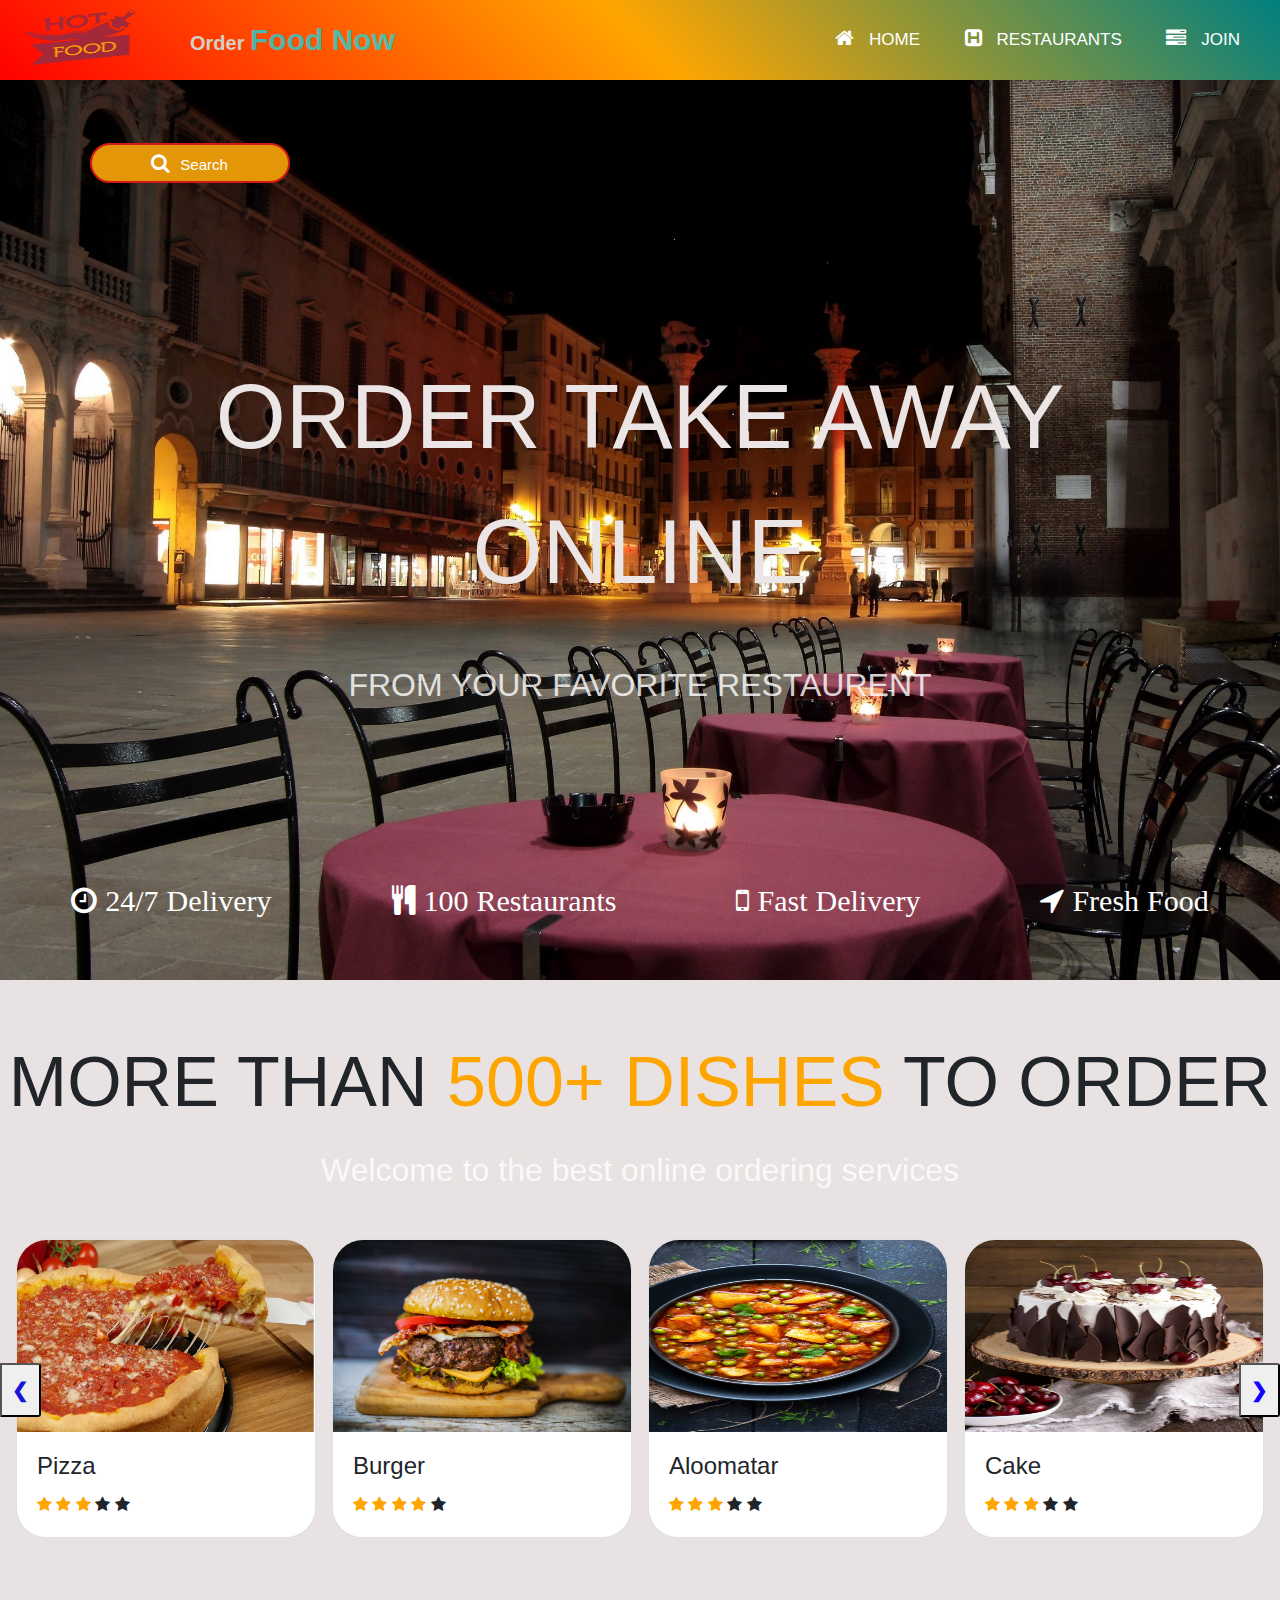
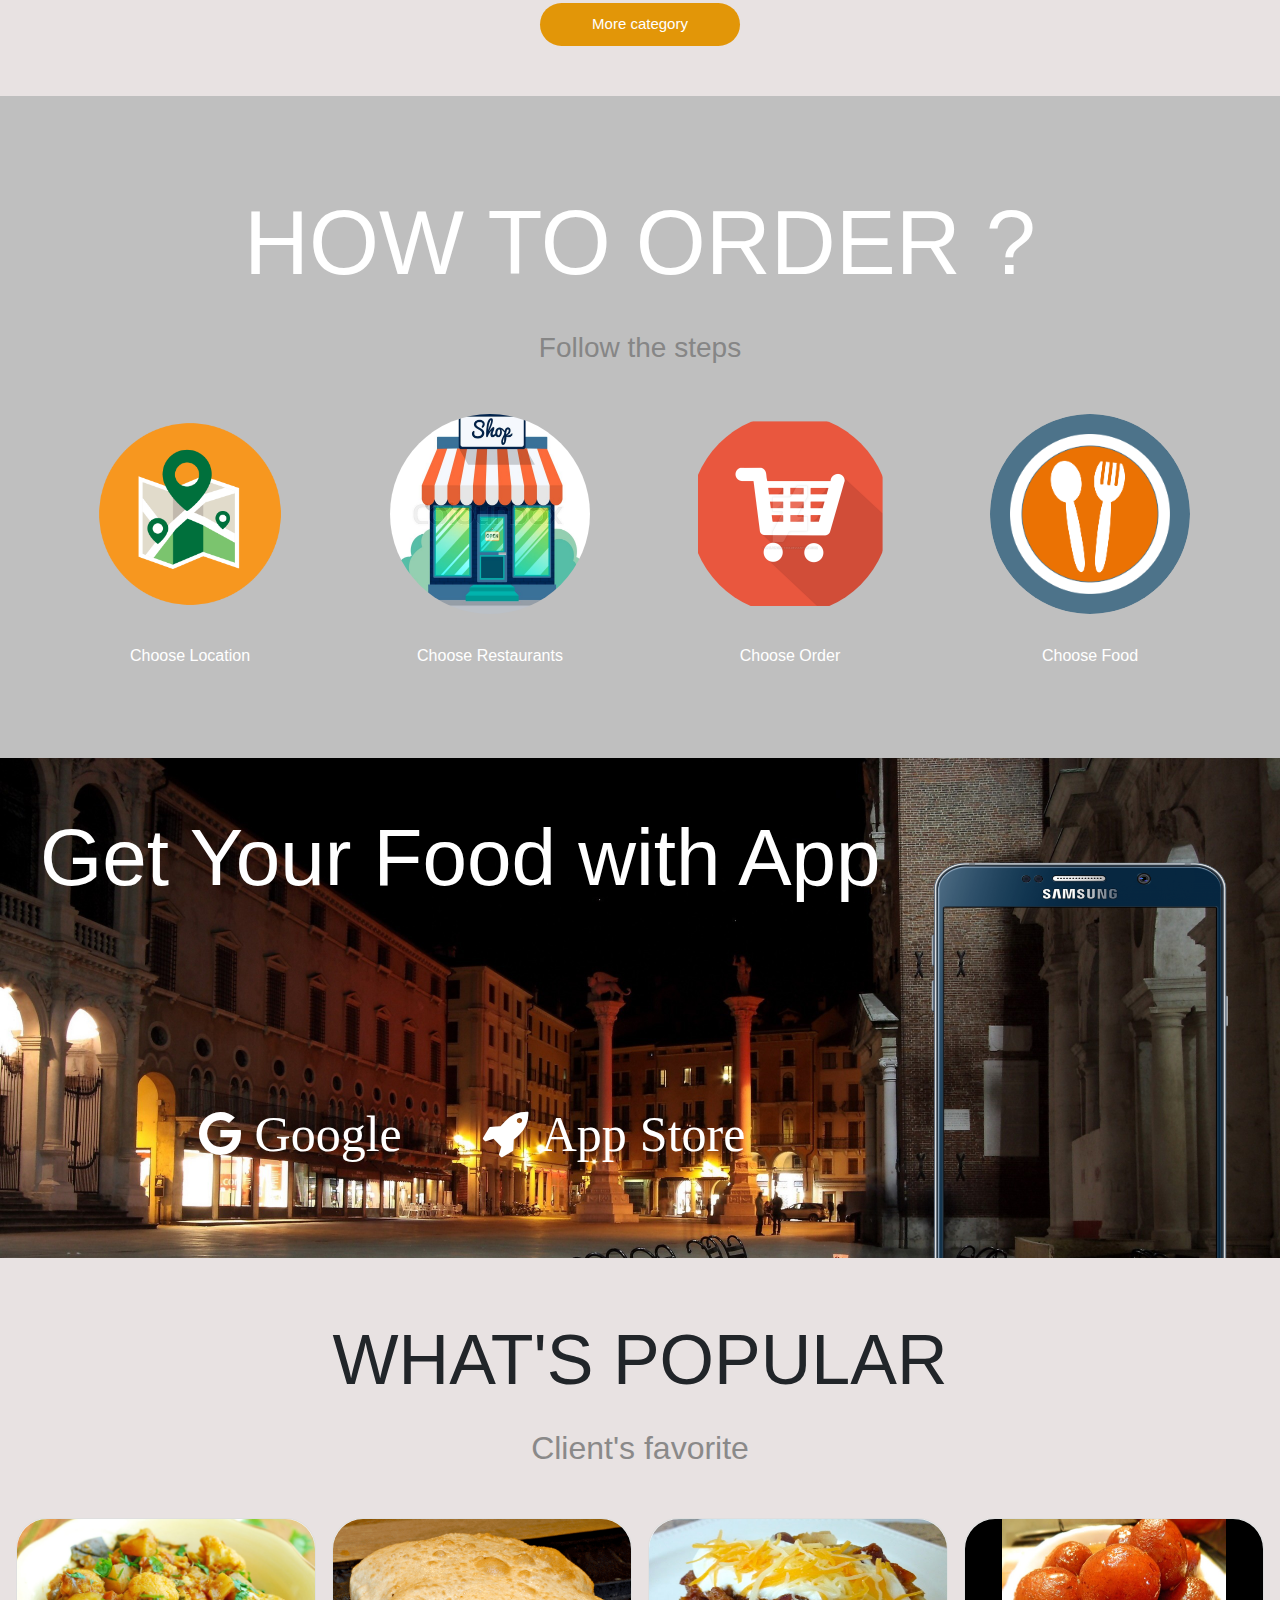
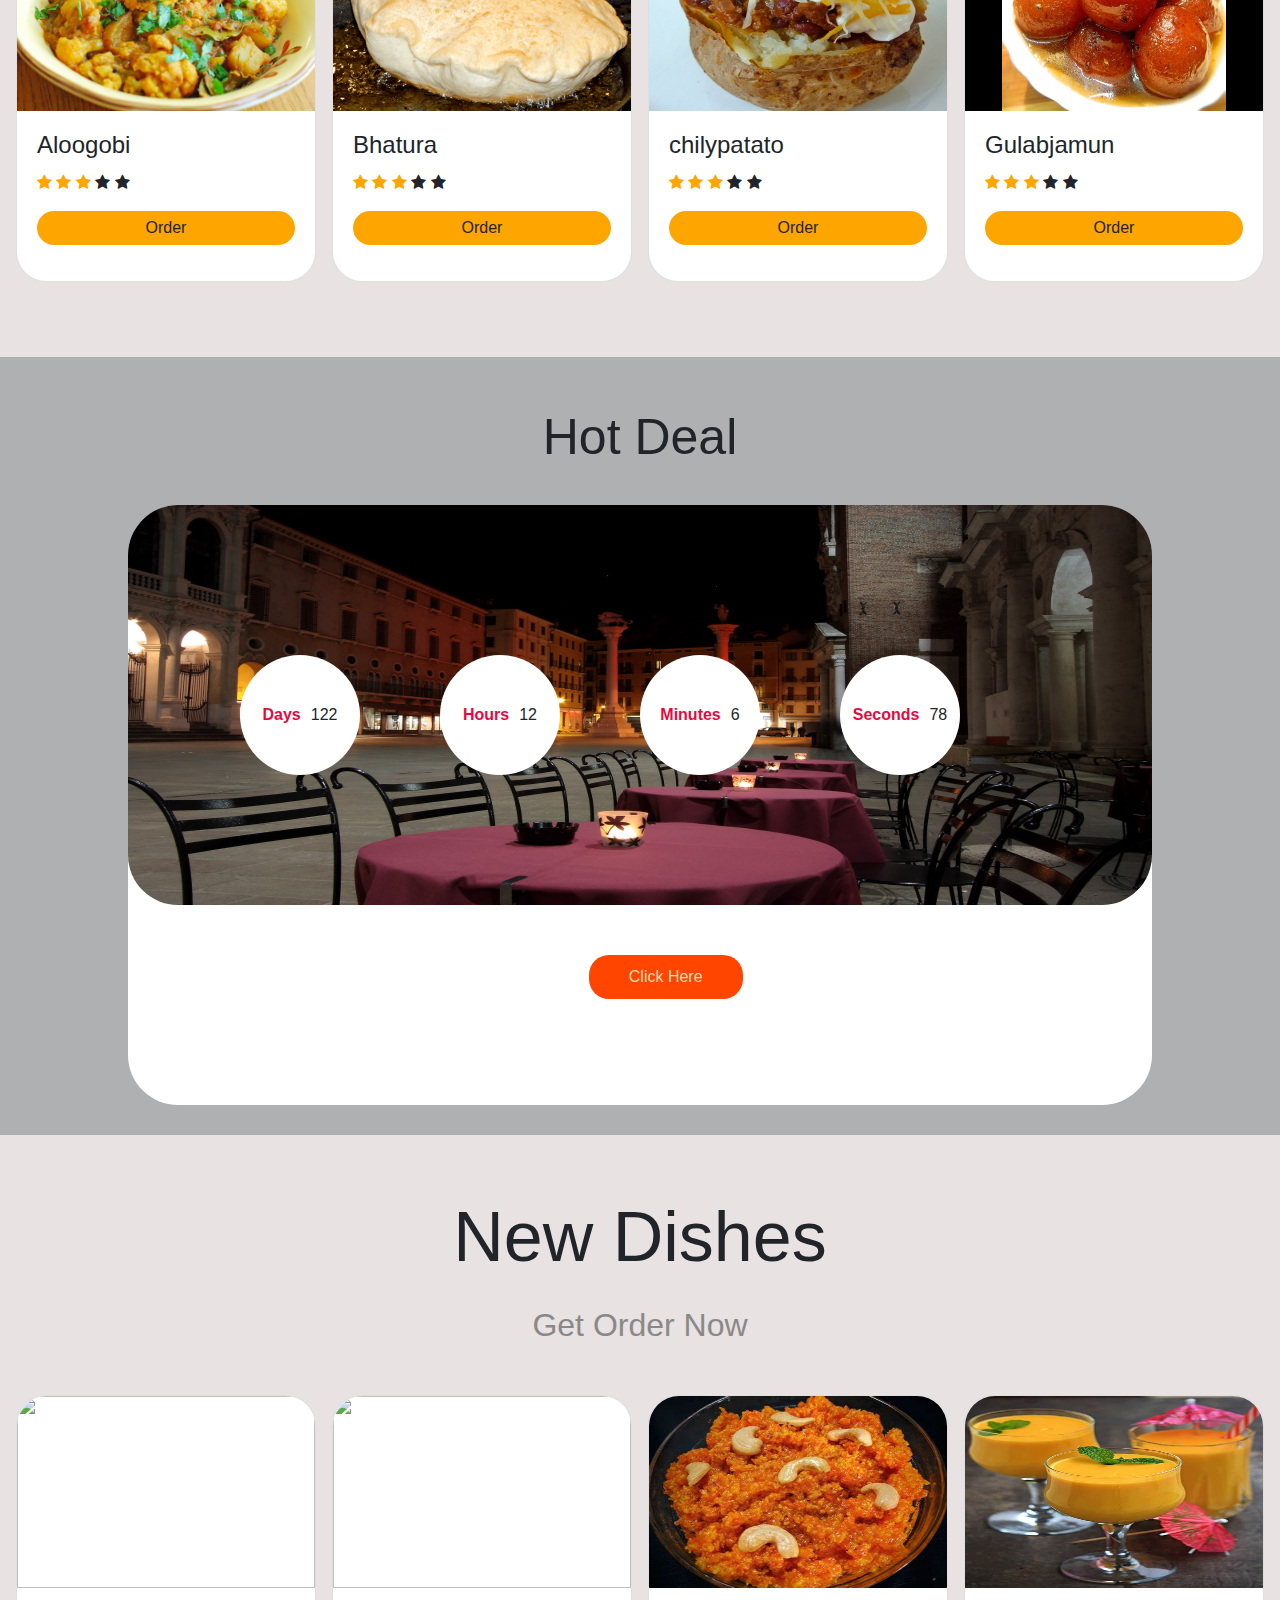
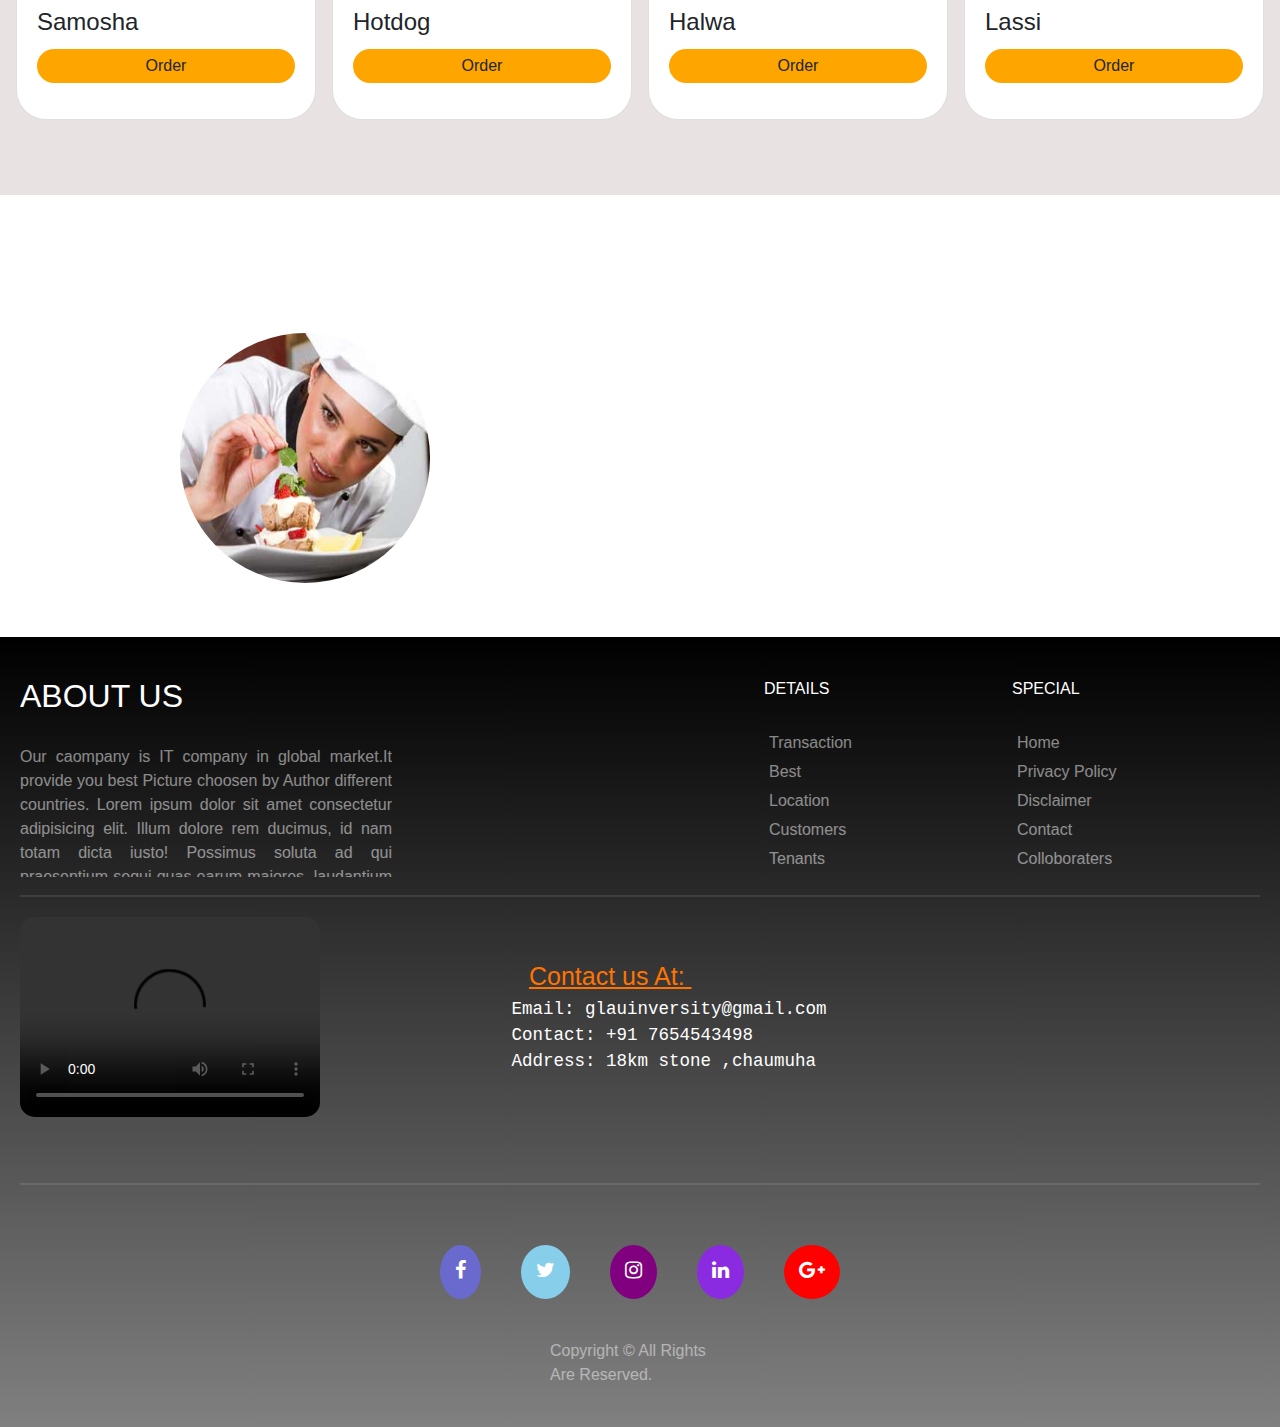
==== commit 34dc6f81: "index" ====
--- a/index.html
+++ b/index.html
@@ -514,7 +514,7 @@
             </div>
             </div>
            <div class="vid" style="margin-top: 20px;">
-             <video src="video/s3-project.mp4" controls style="border-radius:15px;margin-right: 40px;height: 200px; width: 300px;display: inline-block"></video>
+             <video src="video/food.mp4" controls style="border-radius:15px;margin-right: 40px;height: 200px; width: 300px;display: inline-block"></video>
              
              <address style="display: inline-block;font-size: 20px;">
               <pre style="color: white;">
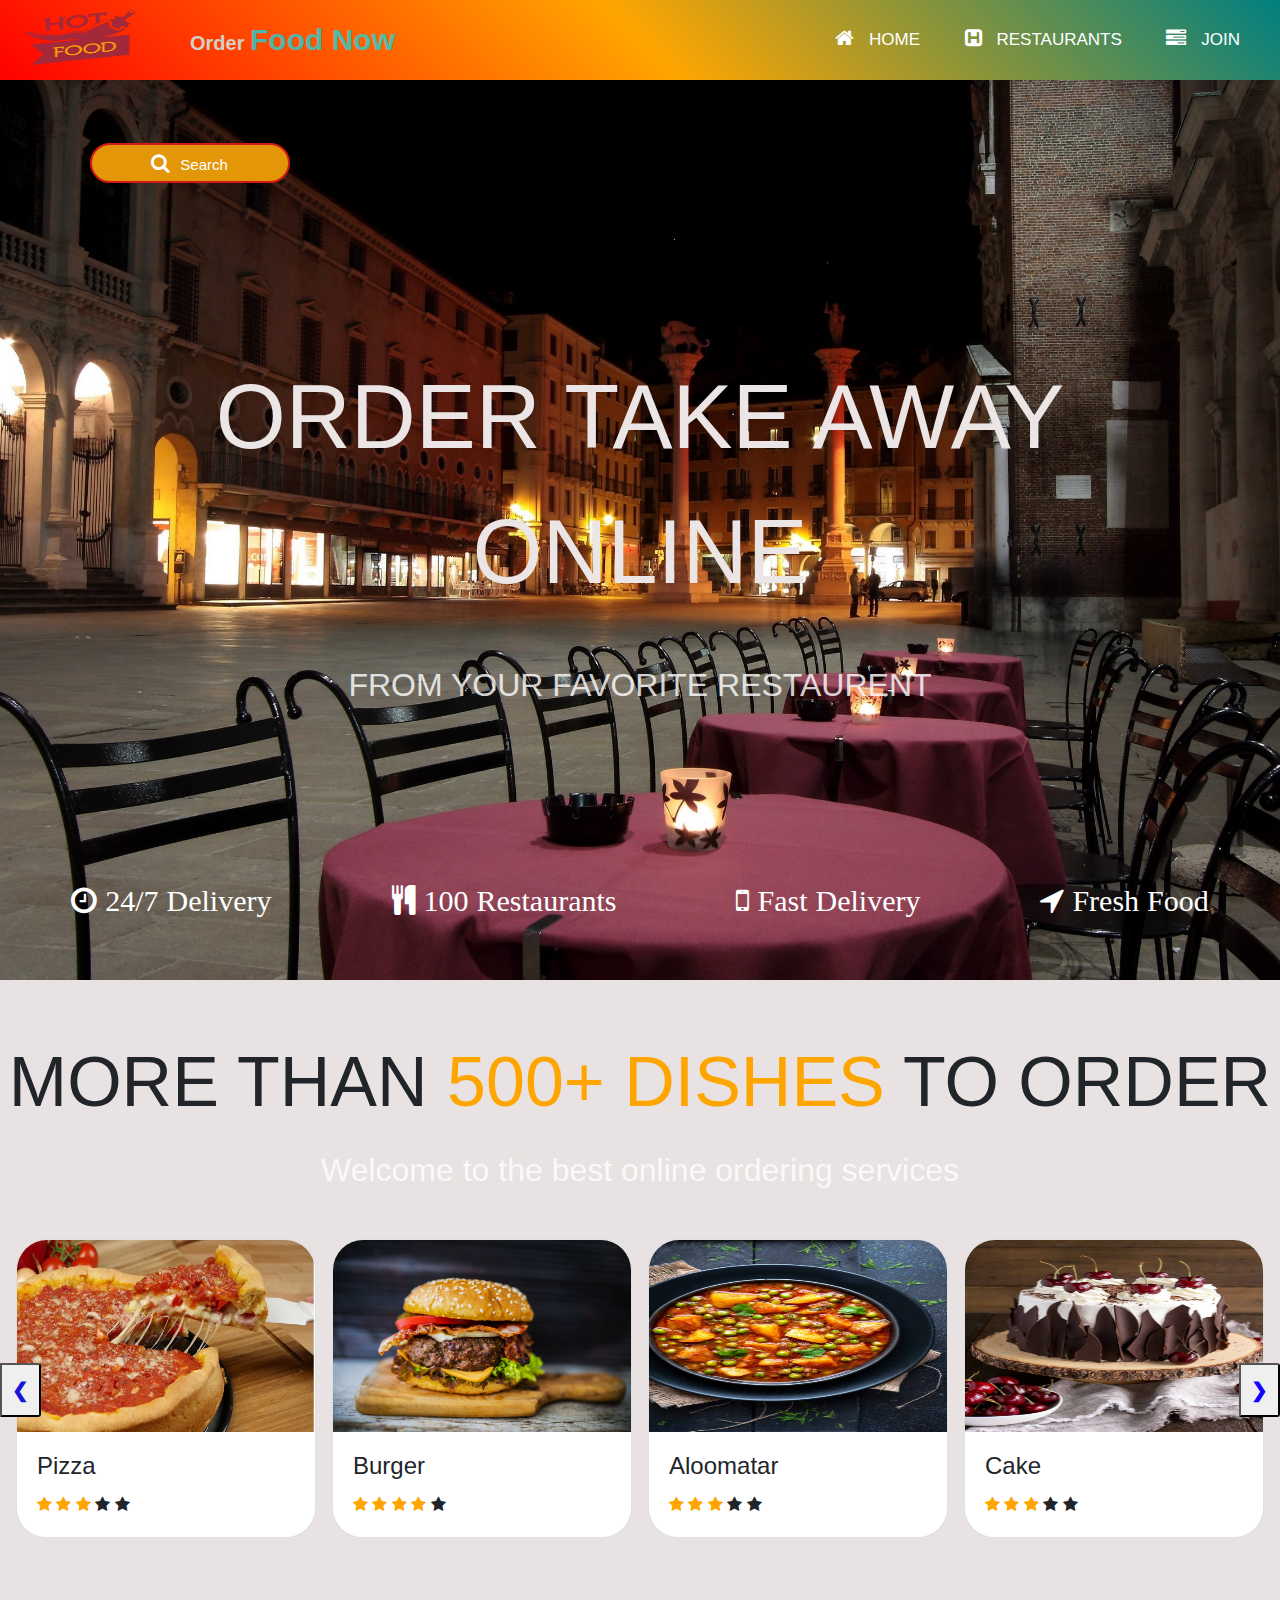
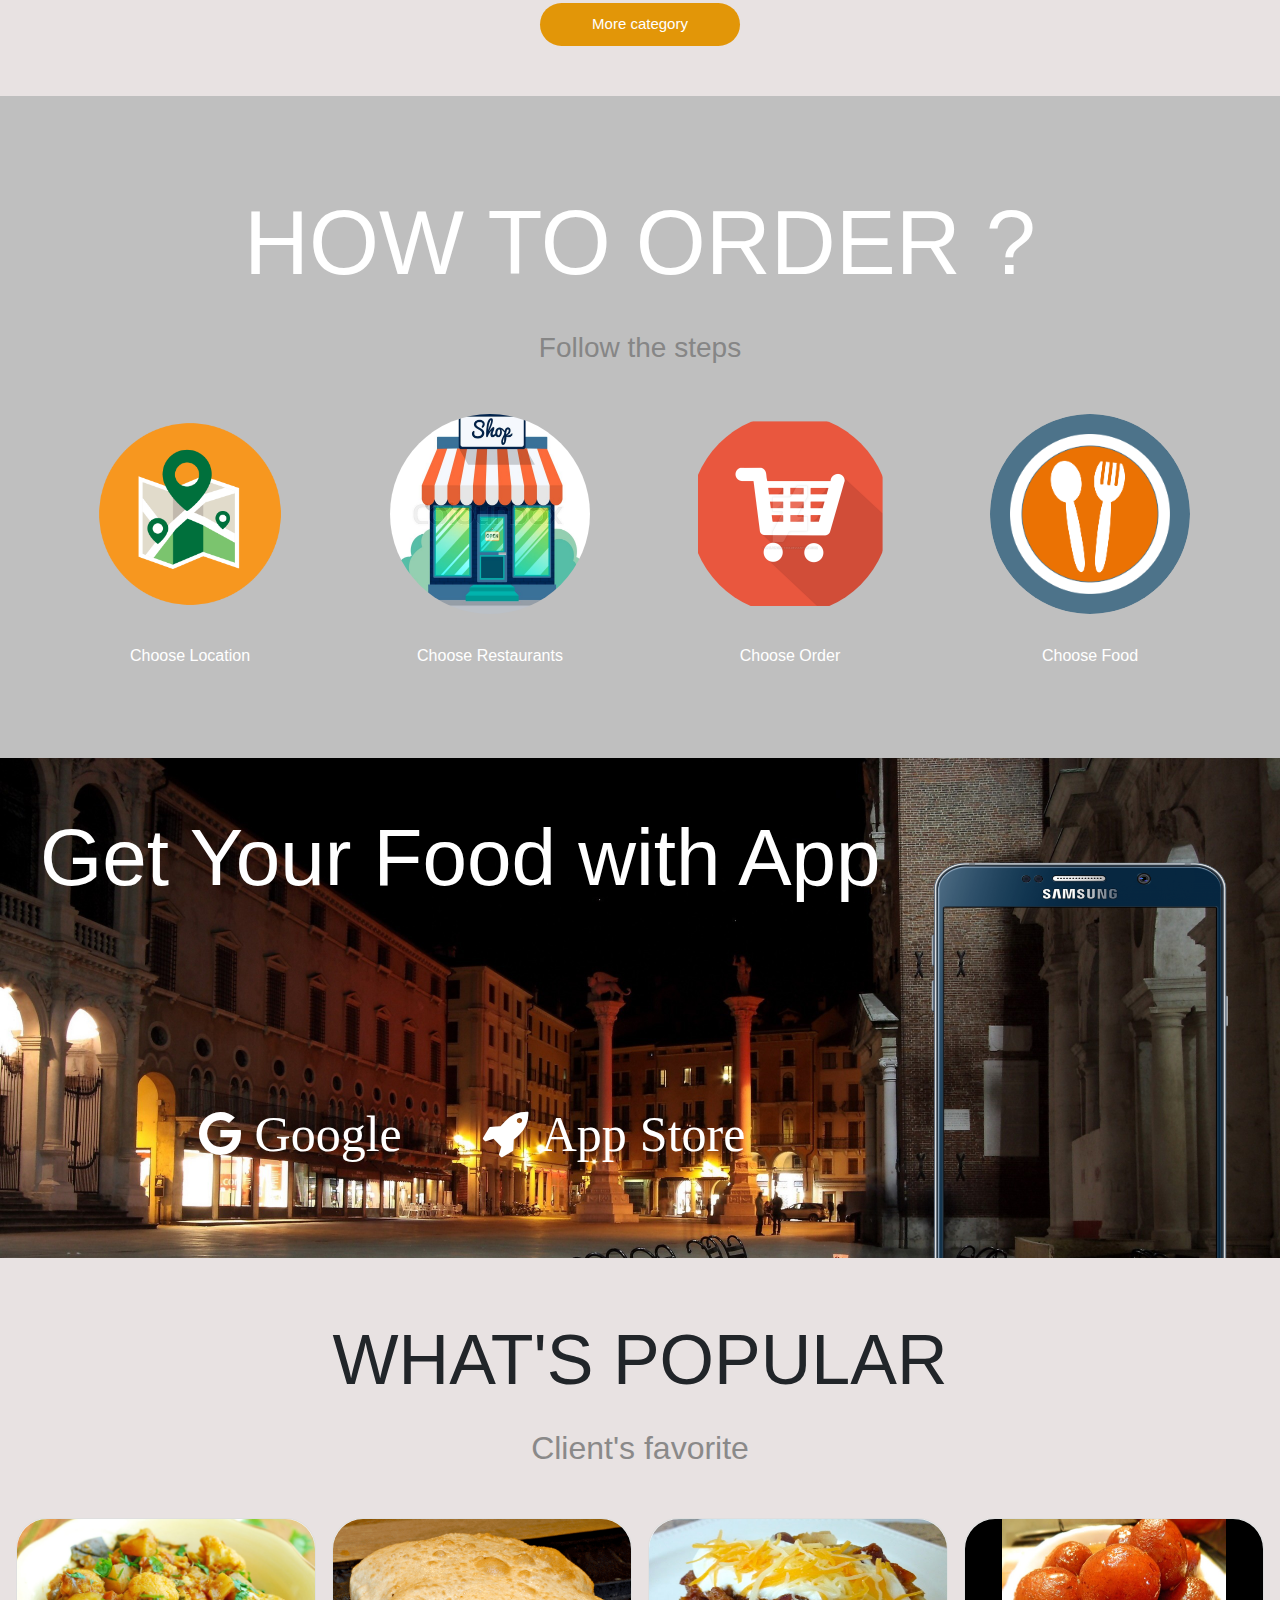
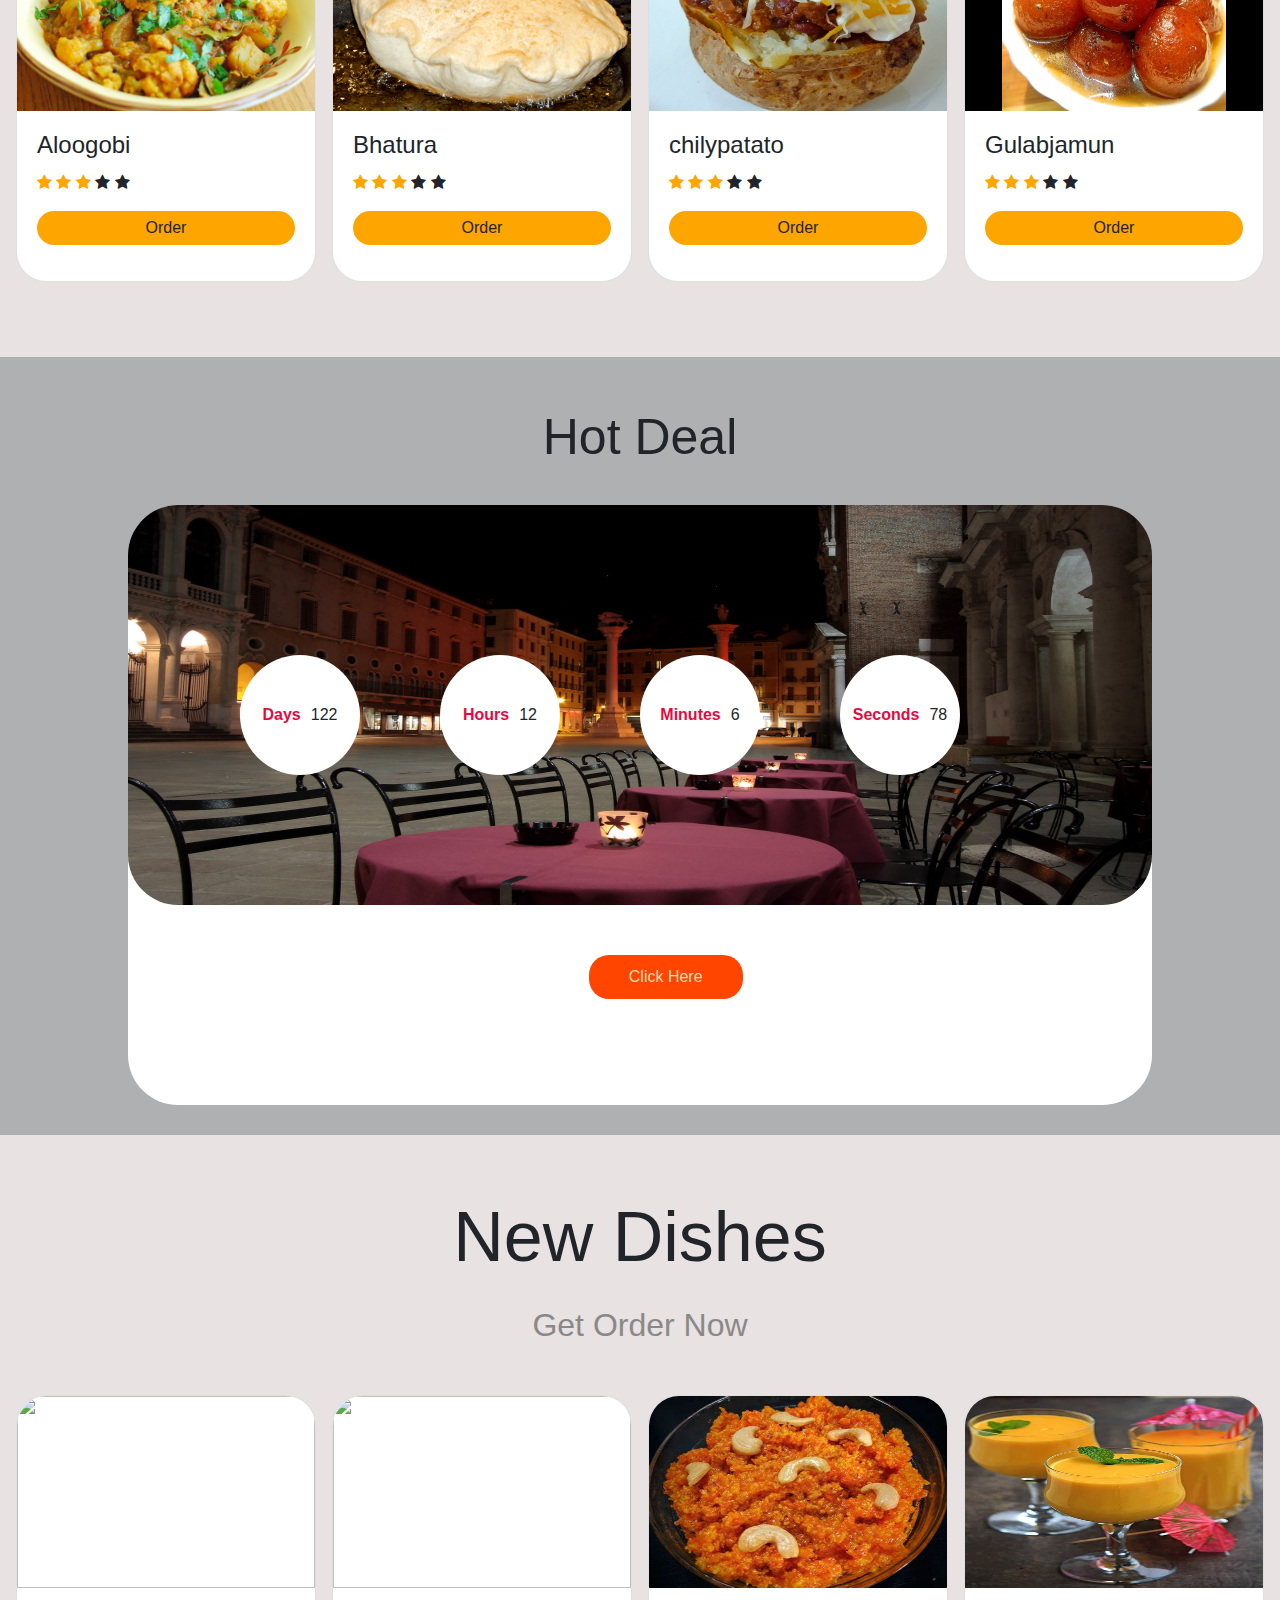
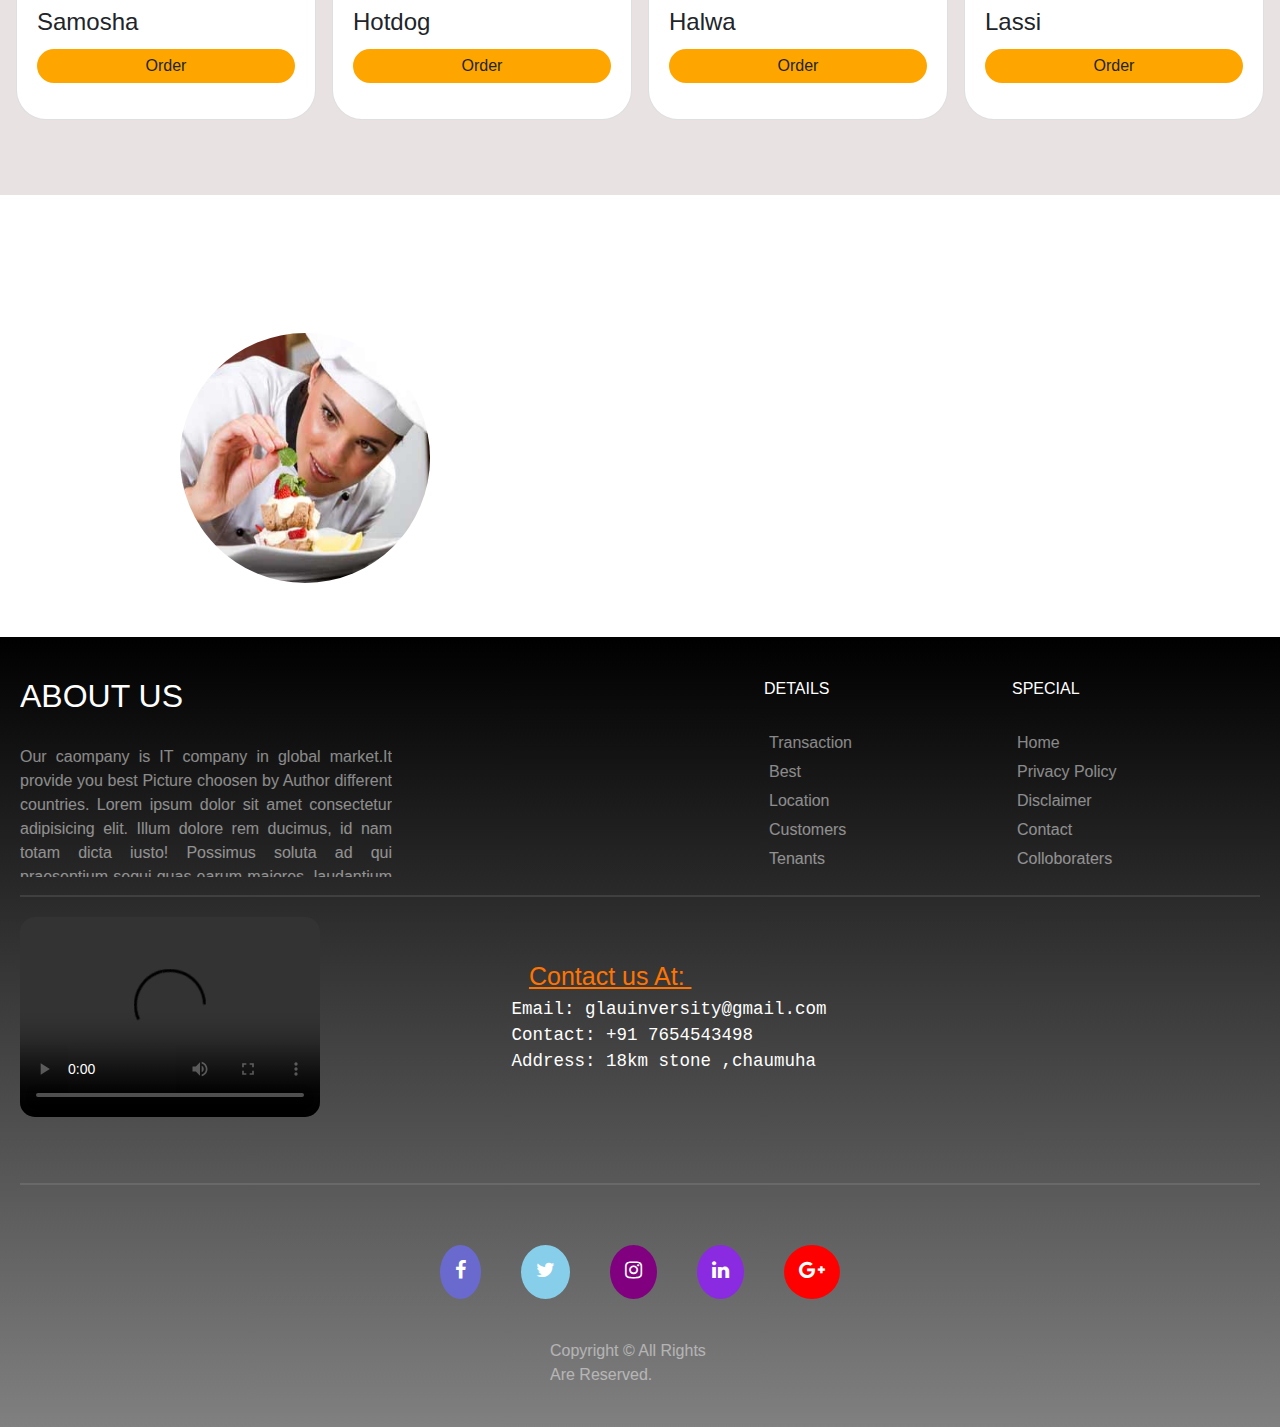
==== commit dc79b738: "some update" ====
--- a/index.html
+++ b/index.html
@@ -4,12 +4,11 @@
     <meta charset="UTF-8">
     <meta name="viewport" content="width=device-width, initial-scale=1.0">
      <link href="https://fonts.googleapis.com/icon?family=Material+Icons" rel="stylesheet">
-    <link rel="stylesheet" href="https://stackpath.bootstrapcdn.com/font-awesome/4.7.0/css/font-awesome.min.css" integrity="sha384-wvfXpqpZZVQGK6TAh5PVlGOfQNHSoD2xbE+QkPxCAFlNEevoEH3Sl0sibVcOQVnN" crossorigin="anonymous">
-  <link rel="stylesheet" href="css_files/bootstrap.min.css">
+    <link rel="stylesheet" href="https://stackpath.bootstrapcdn.com/font-awesome/4.7.0/css/font-awesome.min.css" >
+     <link rel="stylesheet" href="css_files/bootstrap.min.css">
     <link rel="stylesheet" href="css_files/index.css">
+    <script src="javascript/jquery-3.5.1.js"></script>
     <title>Hot Food</title>
-   
- 
 </head>
 <body>
     <div class="container-fluid ">
@@ -53,80 +52,7 @@
         </section>
      
 
-        <!-- <section class="section-2 ">   
-<p>MORE THAN <span style="color:orange">500+ DISHES</span>  TO ORDER</p>
-<h2 style="text-align: center;color: white;opacity: 0.8;"> Welcome to the best online ordering services</h2>
-<div class="row pl-2 pr-2 no-gutters">
-  <div class="col-sm-6 col-md-3 col-lg-3 col-xs-4 pl-2 pr-2">
-<div class="card text-left">
-  <img class="card-img-top" src="images/pizza.jpg" alt="">
-  <div class="card-body">
-    <h4 class="card-title">Pizza</h4>
-    <p class="card-text">
-      <span class="fa fa-star checked"></span>
-<span class="fa fa-star checked"></span>
-<span class="fa fa-star checked"></span>
-<span class="fa fa-star"></span>
-<span class="fa fa-star"></span>
-    </p>
-  </div>
-</div>
-
-    </div>
-    <div class="col-sm-6 col-md-3 col-lg-3 col-xs-4 pl-2 pr-2">
-        <div class="card text-left">
-          <img class="card-img-top" src="images/burger.jpg" alt="">
-          <div class="card-body">
-            <h4 class="card-title">Burger</h4>
-            <p class="card-text">
-              <span class="fa fa-star checked"></span>
-<span class="fa fa-star checked"></span>
-<span class="fa fa-star checked"></span>
-<span class="fa fa-star checked"></span>
-<span class="fa fa-star"></span>
-            </p>
-          </div>
-        </div>
-        
-            </div>
-            <div class="col-sm-6 col-md-3 col-lg-3 col-xs-4 pl-2 pr-2">
-                <div class="card text-left">
-                  <img class="card-img-top" src="images/aloo mattar.jpg" alt="">
-                  <div class="card-body">
-                    <h4 class="card-title">Aloomatar</h4>
-                    <p class="card-text">
-                      <span class="fa fa-star checked"></span>
-<span class="fa fa-star checked"></span>
-<span class="fa fa-star checked"></span>
-<span class="fa fa-star"></span>
-<span class="fa fa-star"></span>
-                    </p>
-                  </div>
-                </div>
-                
-                    </div>
-                    <div class="col-sm-6 col-md-3 col-lg-3 col-xs-4 pl-2 pr-2">
-                        <div class="card text-left">
-                          <img class="card-img-top" src="images/cake.jpg" alt="">
-                          <div class="card-body">
-                            <h4 class="card-title">Cake</h4>
-                            <p class="card-text">
-                              <span class="fa fa-star checked"></span>
-                              <span class="fa fa-star checked"></span>
-                              <span class="fa fa-star checked"></span>
-                              <span class="fa fa-star"></span>
-                              <span class="fa fa-star"></span></p>
-                          </div>
-                        </div>
-                        
-                            </div>
-                        
-</div>
-<a href="html/Search.html">More category</a>
-        </section>
-
-
- -->
+    
 
 
         <section class="section-2 " >   
@@ -259,8 +185,7 @@
                                                                 <button  class="mypre" onclick="mplusSlides(-1)">&#10094;</button>
                                                                 <button class="mynext" onclick="mplusSlides(1)">&#10095;</button>
           </div>
-          <!-- <button  class="mypre" onclick="mplusSlides(-1)">&#10094;</button>
-    <button class="mynext" onclick="mplusSlides(1)">&#10095;</button> -->
+       
           <a href="html/Search.html">More category</a>
                   </section>
 
@@ -538,142 +463,7 @@
     </div>
         </div>
        
-        <script>
-  var slideIndex = 1;
-showSlides(slideIndex);
-
-
-function plusSlides(n) {
-  showSlides(slideIndex += n);
-
-}
-
-
-function showSlides(n) {
-
-  var i;
-  var slides = document.getElementsByClassName("mySlides");
-
-  if (n > slides.length) {
-      slideIndex = 1
-      } 
-  if (n < 1) {
-      slideIndex = slides.length
-      }
-  for (i = 0; i < slides.length; i++) {
-      slides[i].style.display = "none"; 
-  }
-
-  slides[slideIndex-1].style.display = "block"; 
-
-}
-        </script>
-
-
-<script>
-  var slidein = 4;
-function mplusSlides(n) {
-  if(n>0){
-  mshowSlides(slidein += n);
-  }
-  else{
-    mshowSlidesminus(slidein += n);
-  }
-}
-
-
-function mshowSlides(n) {
-  var i;
-  var mslides = document.getElementsByClassName("mycarts");
-
-  if (n > mslides.length) {
-      slidein = mslides.length;
-      } 
-  if (n < 1) {
-      slidein = mslides.length;
-      }
-if(n <= mslides.length && n>4){
-  mslides[n-5].style.display = "none"; 
-  mslides[n-1].style.display = "block"; 
-  mslides[n-2].style.display = "block"; 
-  mslides[n-3].style.display = "block"; 
-  mslides[n-4].style.display = "block"; 
-}
-
-}
-
-function mshowSlidesminus(n) {
-  
-  var i;
-  var mslides = document.getElementsByClassName("mycarts");
-  if (n > mslides.length) {
-      slidein = mslides.length;
-      } 
-  if (n < 4) {
-      slidein = 4;
-      }
-if(n <= mslides.length && n>=4){
-  mslides[n-1].style.display = "block"; 
-  mslides[n-2].style.display = "block"; 
-  mslides[n-3].style.display = "block"; 
-  mslides[n-4].style.display = "block"; 
-  mslides[n].style.display = "none"; 
-}
-
-}
-        </script>
-
-
-
-<script>
-    function sidebar(){
-        var x=document.querySelectorAll("header nav ul li");
-        var y=document.querySelector("header nav");
-        y.style.display="block";
-        y.style.right="0px";
-        x[0].style.display="block";
-        x[1].style.display="block";
-        x[2].style.display="block";
-    y.style.top="0px";
-        document.querySelector("header .fa-times").style.display="block";
-        
-        
-    }
-    function closesidebar(){
-      
-        var y=document.querySelector("header nav");
-      
-        y.style.display="block";
-        y.style.right="-200px";
-        y.style.top="-200px";
-        document.querySelector("header .fa-times").style.display="none"; 
-    
-        
-    }
-    function my(x){
-        if(x.matches){
-        var x=document.querySelectorAll("header nav ul li");
-        var y=document.querySelector("header nav");
-      
-        y.style.display="block";
-        y.style.right="-200px";
-    
-        x[0].style.display="inline-block";
-        x[1].style.display="inline-block";
-        x[2].style.display="inline-block";
-      
-        document.querySelector("header .fa-times").style.display="none"; 
-       
-
-    }
-    }
-
-    var mc=window.matchMedia("(min-width:1100px)");
-my(mc);
-mc.addListener(my);
-
-
- 
-</script>
+      <script src="javascript/index.js"></script>
+
 </body>
 </html>--- a/css_files/index.css
+++ b/css_files/index.css
@@ -75,6 +75,97 @@
   font-family: Verdana, Geneva, Tahoma, sans-serif;
   font-size: 20px;
   color:rgb(209, 209, 200);
+  }
+
+
+  @media (max-width:500px){
+  
+    .fluid-container{
+    min-width: 400px;
+    }
+    }
+  
+    .col-xs-4{
+      width: 300px;
+      margin: 10px auto;
+    }
+    @media (min-width: 500px) and (max-width: 580px){
+      .col-xs-4{
+      width: 260px;
+      margin: 10px auto;
+    }
+    }
+    @media (max-width: 500px){
+      .col-xs-4{
+      width: 300px;
+      margin: 10px auto;
+    }
+    }
+  
+    
+     
+    .fa-tasks,.fa-home,.fa-tasks,.fa-h-square{
+      margin-right: 15px;
+     font-size: 20px;
+     
+  }
+  
+  .fa-search{
+      margin-right: 10px;
+     font-size: 20px;  
+  }
+  
+  .fa-bars{
+  display: none;
+  margin-right: 10px;
+     font-size: 20px;  
+     color: gray;
+  }
+  .fa-times{
+      display: none;
+      
+      list-style: none;
+      margin-right: 10px;
+     font-size: 25px;  
+     color: gray;
+     float: right;  
+     margin-top: 10px;
+  }
+  
+  .checked{
+    color: orange;
+  }
+  .mypre{
+    position: absolute;
+    /* top:-180px; */
+    top:40%;
+    left: 0;
+    font-size: 20px;
+    color: rgb(23, 20, 216);
+    font-weight: bold;
+    transition: 0.6s ease;
+    border-radius: 0 3px 3px 0;
+    padding: 10px;
+  }
+  .mynext{
+    position: absolute;
+    top:40%;
+  
+    right: 0;
+    font-size: 20px;
+    color: rgb(17, 0, 255);
+    padding: 10px;
+    font-weight: bold;
+    transition: 0.6s ease;
+   border-radius: 0 3px 3px 0;
+  }
+  .mypre:hover, .mynext:hover {
+  background-color: rgba(0,0,0,0.8);
+  }
+  .section-2 .row{
+  position: relative;
+  left: 0;
+  top:0;
   }
   @media (max-width: 500px){
   header p{
@@ -1125,92 +1216,4 @@
   }
   
   }
-  @media (max-width:500px){
-  
-  .fluid-container{
-  min-width: 400px;
-  }
-  }
-
-  .col-xs-4{
-    width: 300px;
-    margin: 10px auto;
-  }
-  @media (min-width: 500px) and (max-width: 580px){
-    .col-xs-4{
-    width: 260px;
-    margin: 10px auto;
-  }
-  }
-  @media (max-width: 500px){
-    .col-xs-4{
-    width: 300px;
-    margin: 10px auto;
-  }
-  }
-
-  
-   
-  .fa-tasks,.fa-home,.fa-tasks,.fa-h-square{
-    margin-right: 15px;
-   font-size: 20px;
-   
-}
-
-.fa-search{
-    margin-right: 10px;
-   font-size: 20px;  
-}
-
-.fa-bars{
-display: none;
-margin-right: 10px;
-   font-size: 20px;  
-   color: gray;
-}
-.fa-times{
-    display: none;
-    
-    list-style: none;
-    margin-right: 10px;
-   font-size: 25px;  
-   color: gray;
-   float: right;  
-   margin-top: 10px;
-}
-
-.checked{
-  color: orange;
-}
-.mypre{
-  position: absolute;
-  /* top:-180px; */
-  top:40%;
-  left: 0;
-  font-size: 20px;
-  color: rgb(23, 20, 216);
-  font-weight: bold;
-  transition: 0.6s ease;
-  border-radius: 0 3px 3px 0;
-  padding: 10px;
-}
-.mynext{
-  position: absolute;
-  top:40%;
-
-  right: 0;
-  font-size: 20px;
-  color: rgb(17, 0, 255);
-  padding: 10px;
-  font-weight: bold;
-  transition: 0.6s ease;
- border-radius: 0 3px 3px 0;
-}
-.mypre:hover, .mynext:hover {
-background-color: rgba(0,0,0,0.8);
-}
-.section-2 .row{
-position: relative;
-left: 0;
-top:0;
-}+  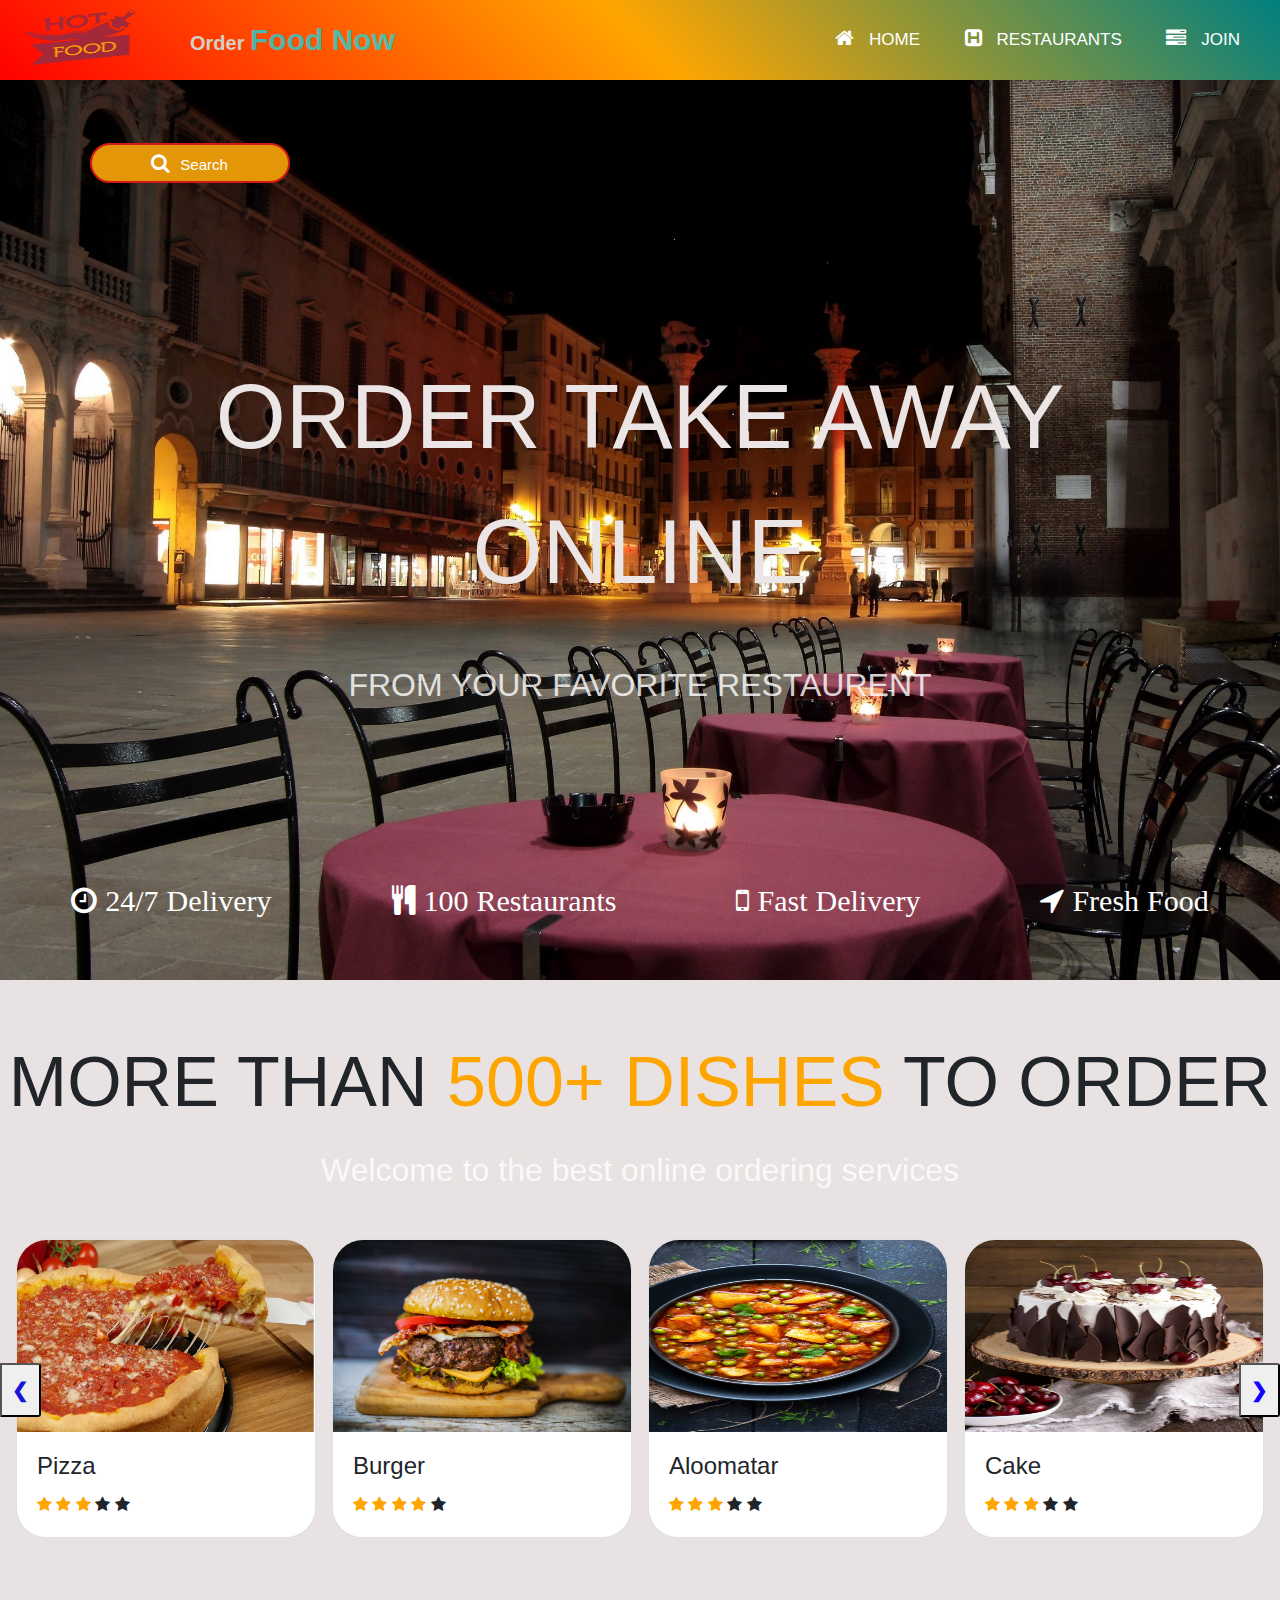
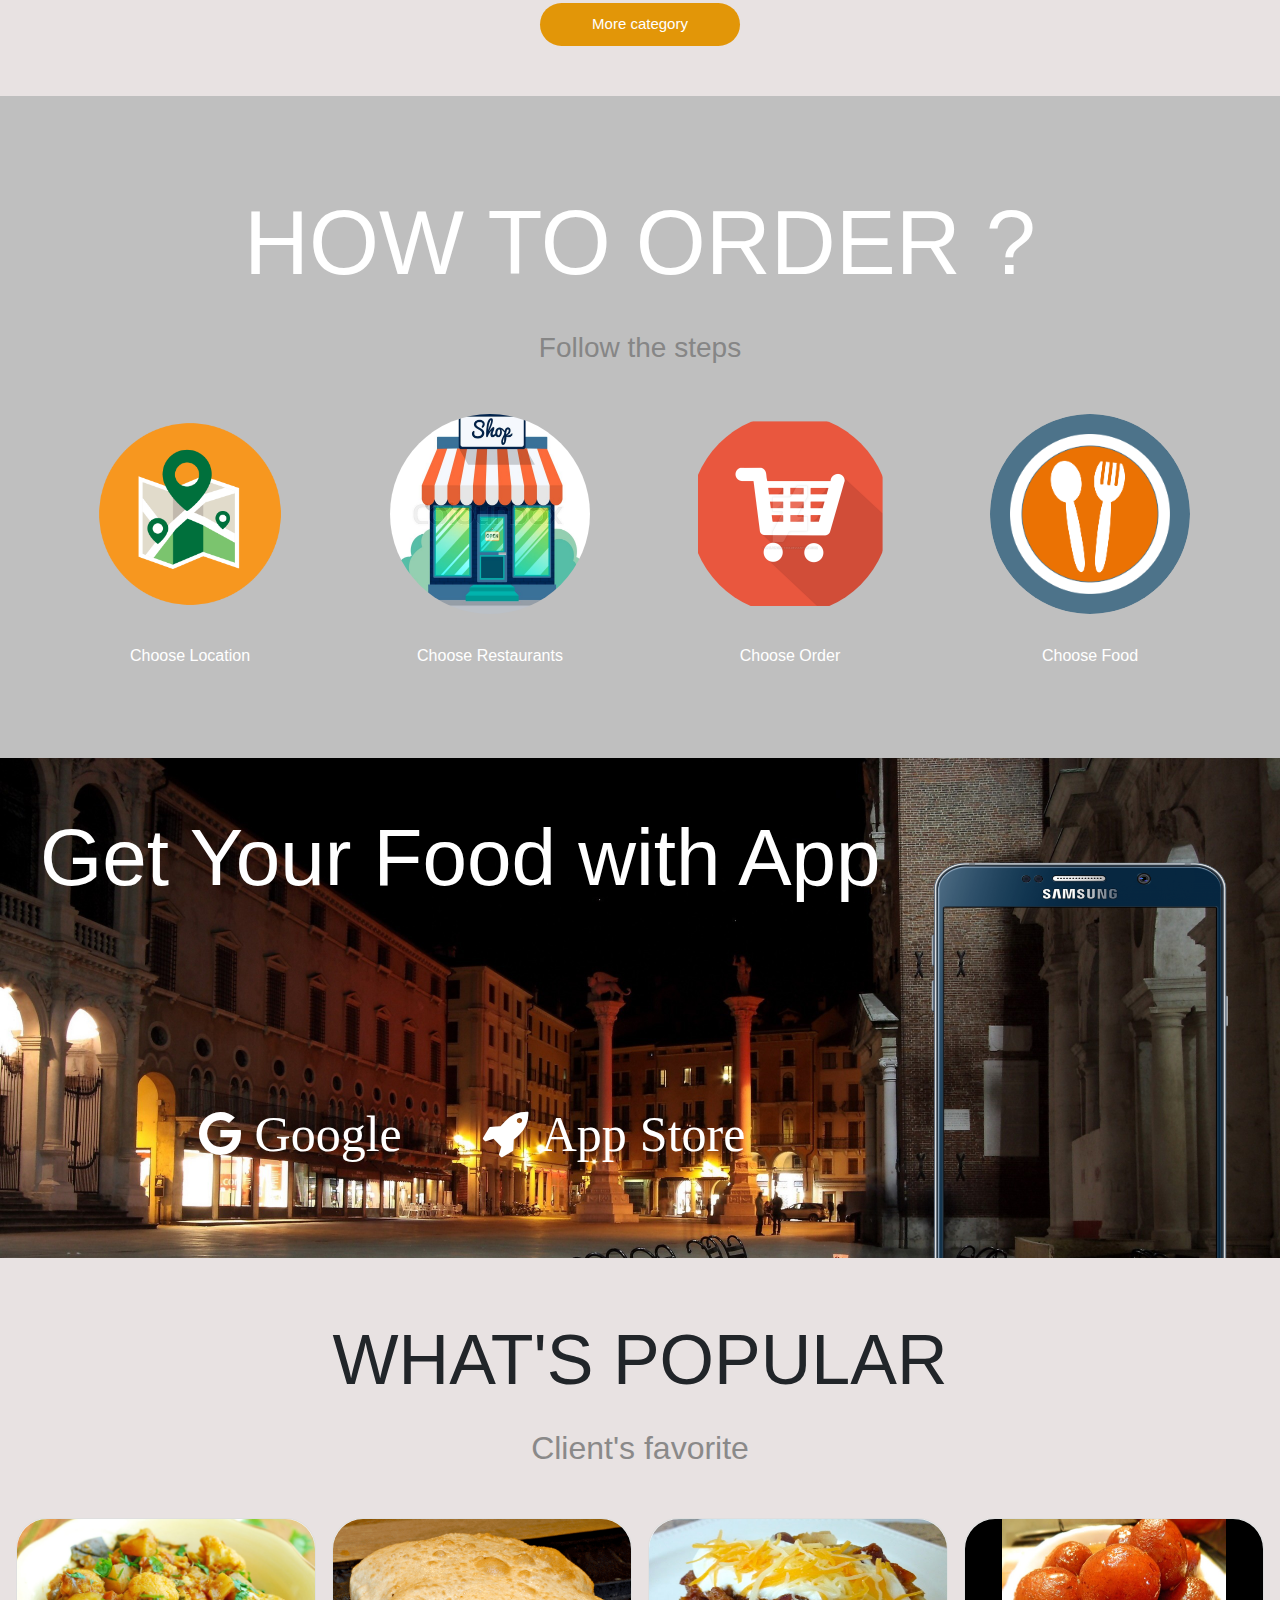
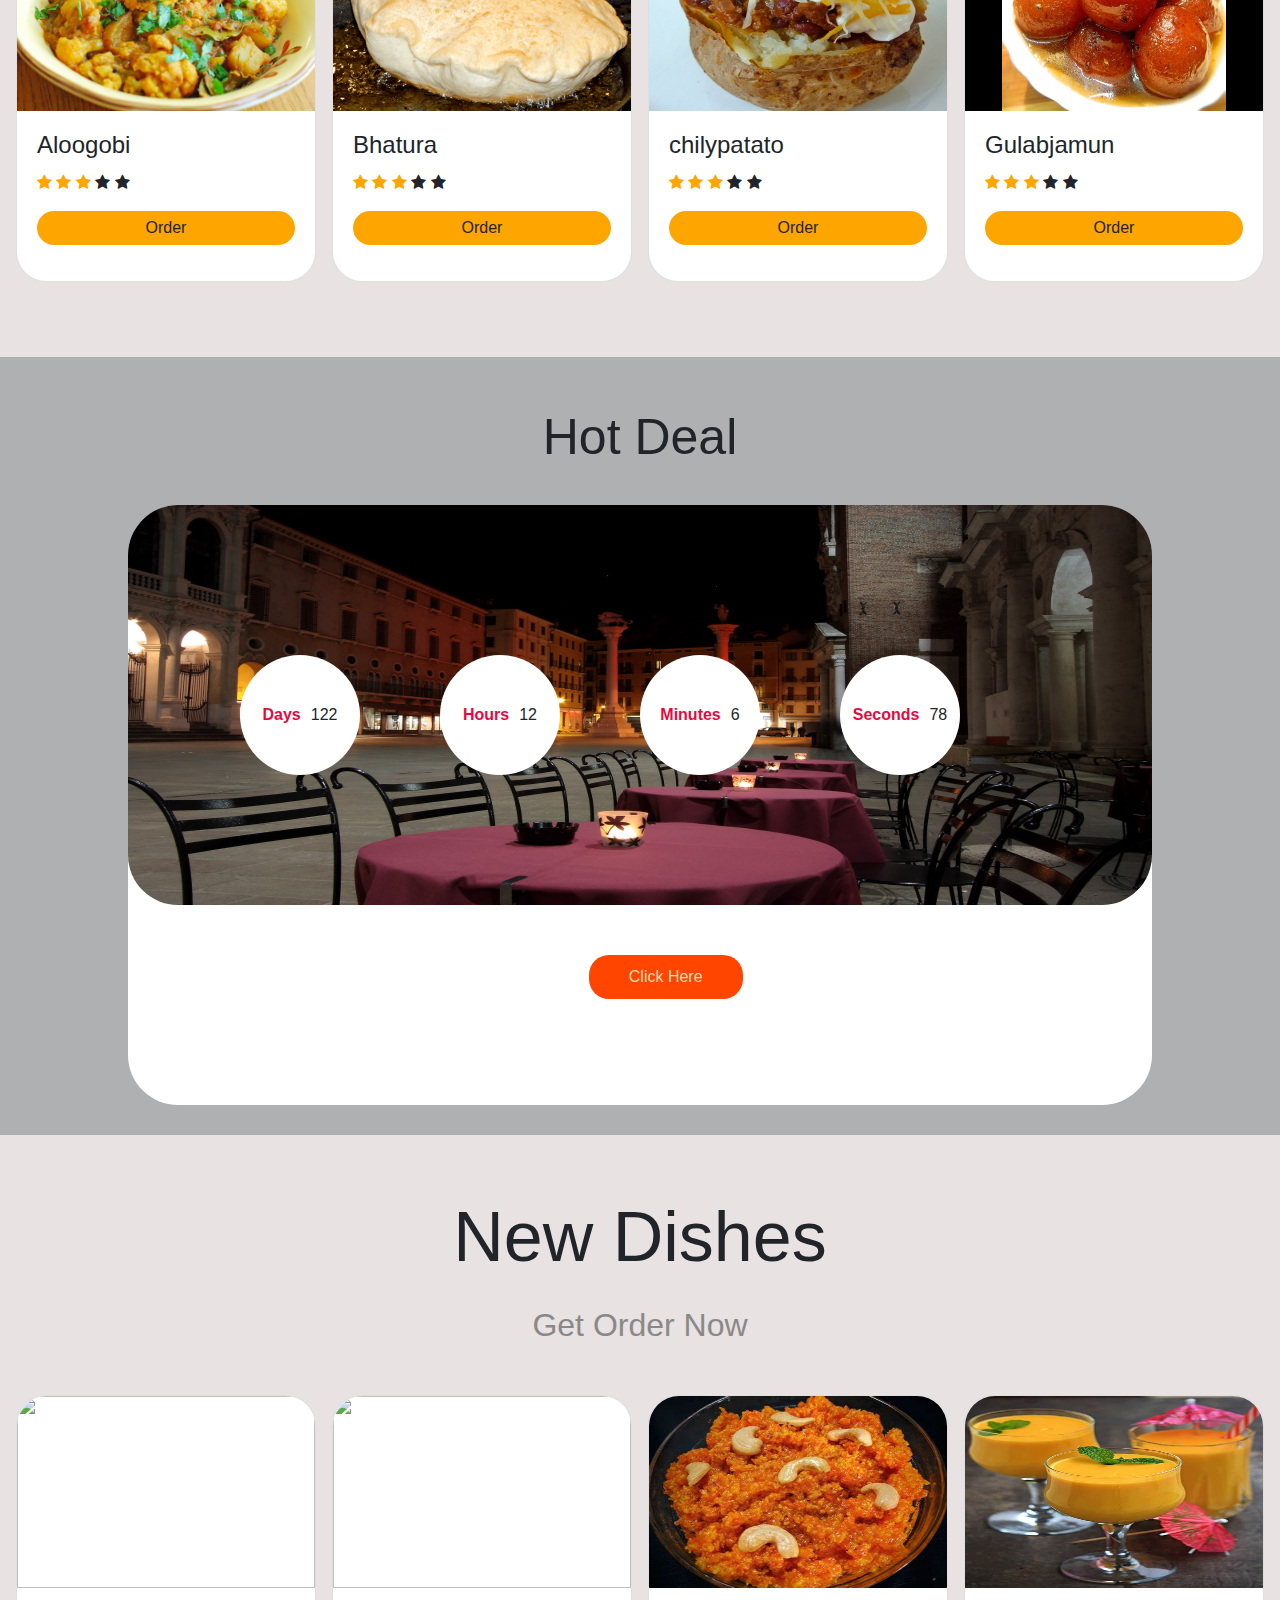
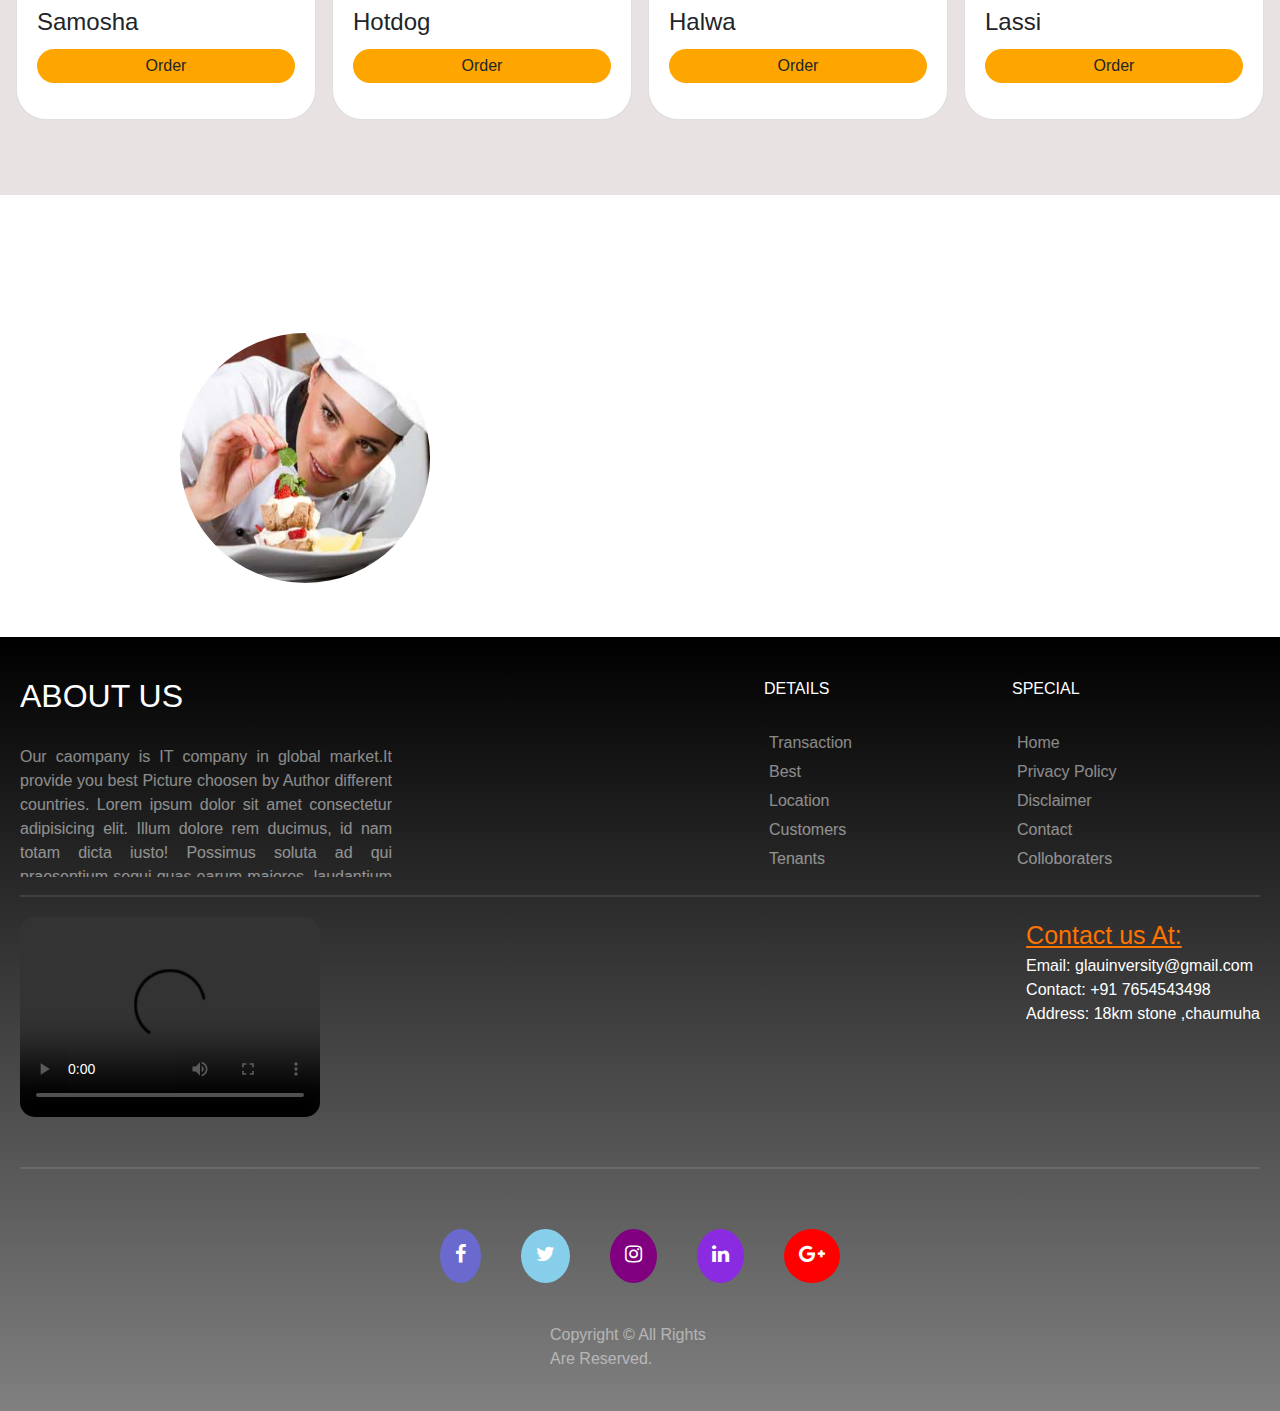
==== commit 552b89df: "none" ====
--- a/index.html
+++ b/index.html
@@ -438,16 +438,21 @@
              </ul>
             </div>
             </div>
+
+            <div class="midfoot">
            <div class="vid" style="margin-top: 20px;">
-             <video src="video/food.mp4" controls style="border-radius:15px;margin-right: 40px;height: 200px; width: 300px;display: inline-block"></video>
+             <video src="video/food.mp4" controls style="border-radius:15px;height: 200px; width: 300px;display: block;margin: auto;"></video>
+           </div>
+             <address style=" margin-top: 20px;color: white;">
+              
+               <span style="color: rgb(255, 115, 0);font-size: 25px;"> <u>Contact us At: </u></span>
+               <br>
+              Email: glauinversity@gmail.com 
+              <br>
+              Contact: +91 7654543498
+              <br>
+              Address: 18km stone ,chaumuha
              
-             <address style="display: inline-block;font-size: 20px;">
-              <pre style="color: white;">
-               <span style="color: rgb(255, 115, 0);font-size: 25px;"> <u>Contact us At: </u></span>
-              Email: glauinversity@gmail.com 
-              Contact: +91 7654543498
-              Address: 18km stone ,chaumuha
-              </pre>
             </address>
            </div>
           
--- a/css_files/index.css
+++ b/css_files/index.css
@@ -1110,7 +1110,38 @@
   /* opacity: 0.8; */
   
   }
-  
+   .midfoot::after{
+    content: '';
+    display: block;
+    clear: both;
+      }      
+    .footer .midfoot .vid{
+      display: block;
+      float: left;
+  
+          }
+      
+          .footer .midfoot address{
+            display: block;
+            float: right;
+          
+                }
+
+                @media (max-width:700px) {
+                .footer .midfoot .vid{
+               margin-top: 40px;   
+            float: initial;
+            margin: 20px auto;
+                }
+            
+                .footer .midfoot address{
+                  float: initial;
+                  margin: 20px auto;
+                      }
+                   
+
+                    }
+
   @media (max-width:500px) {
   .footer{
      
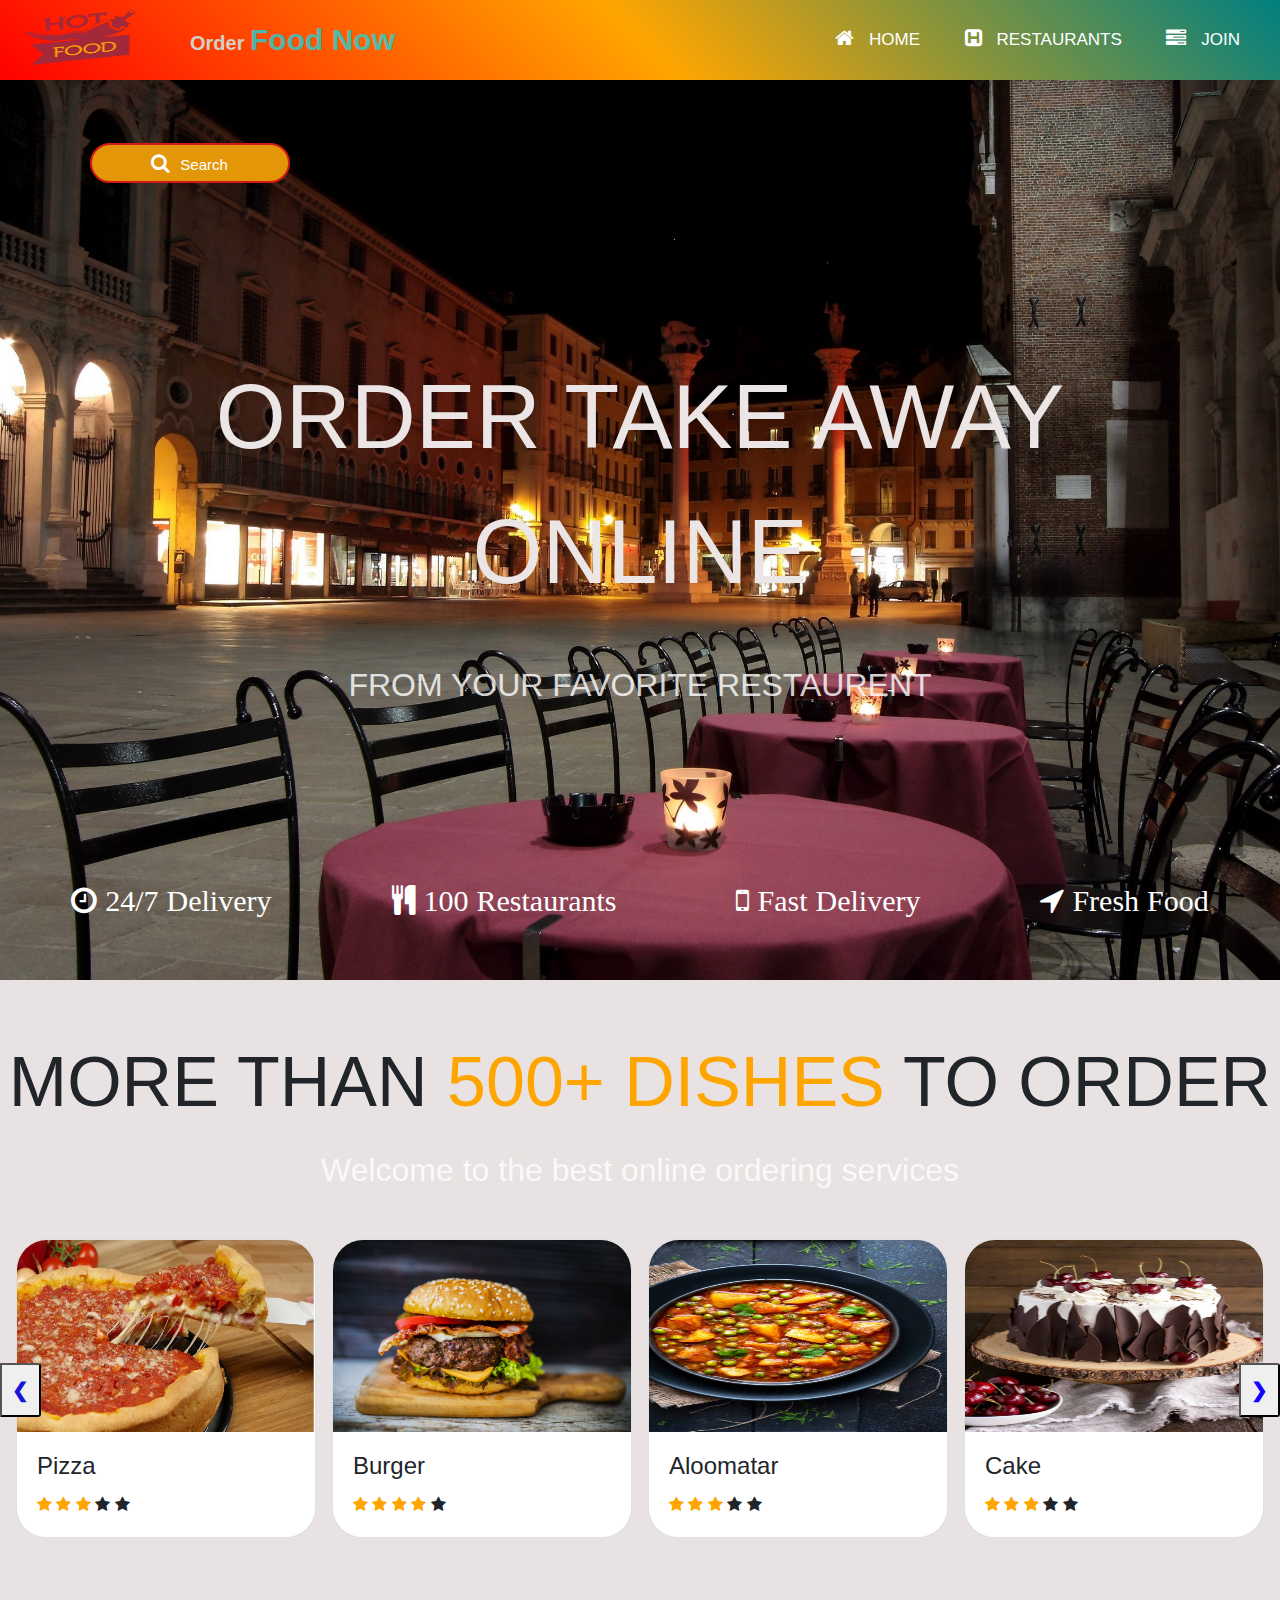
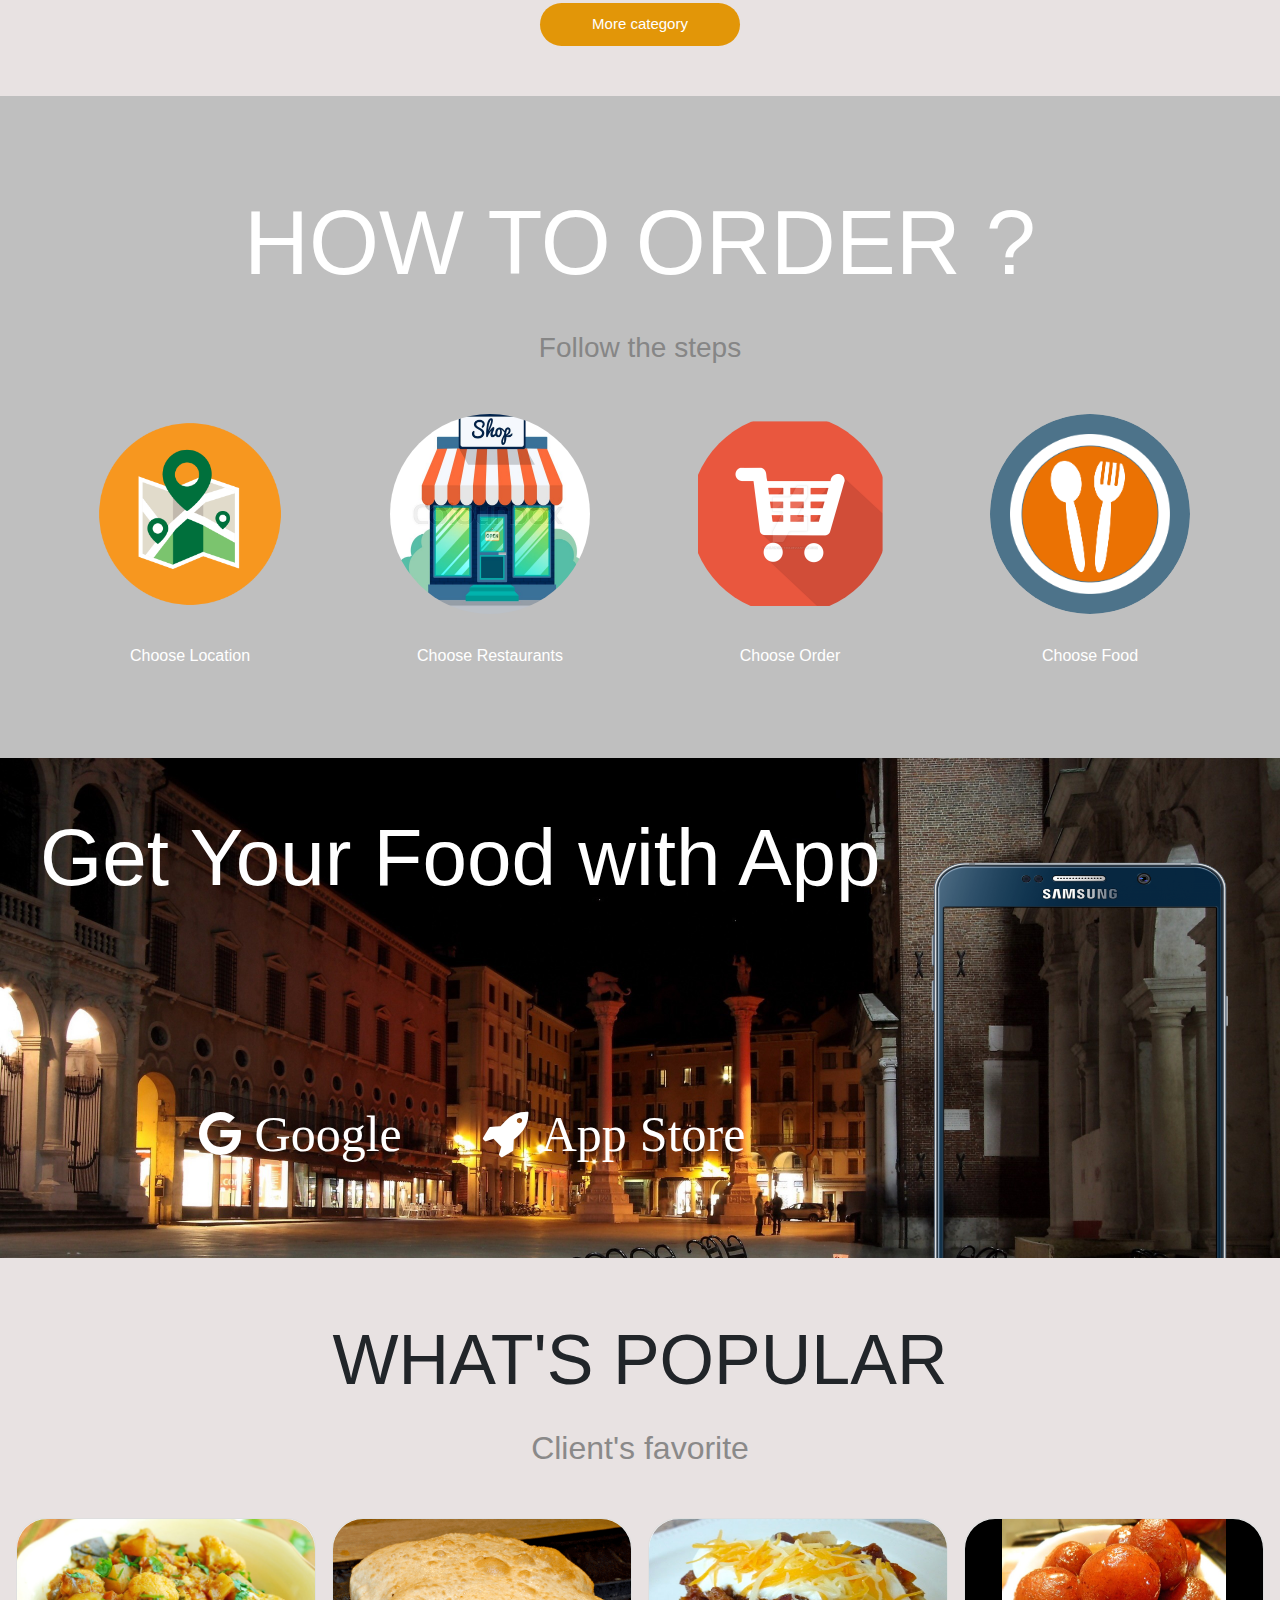
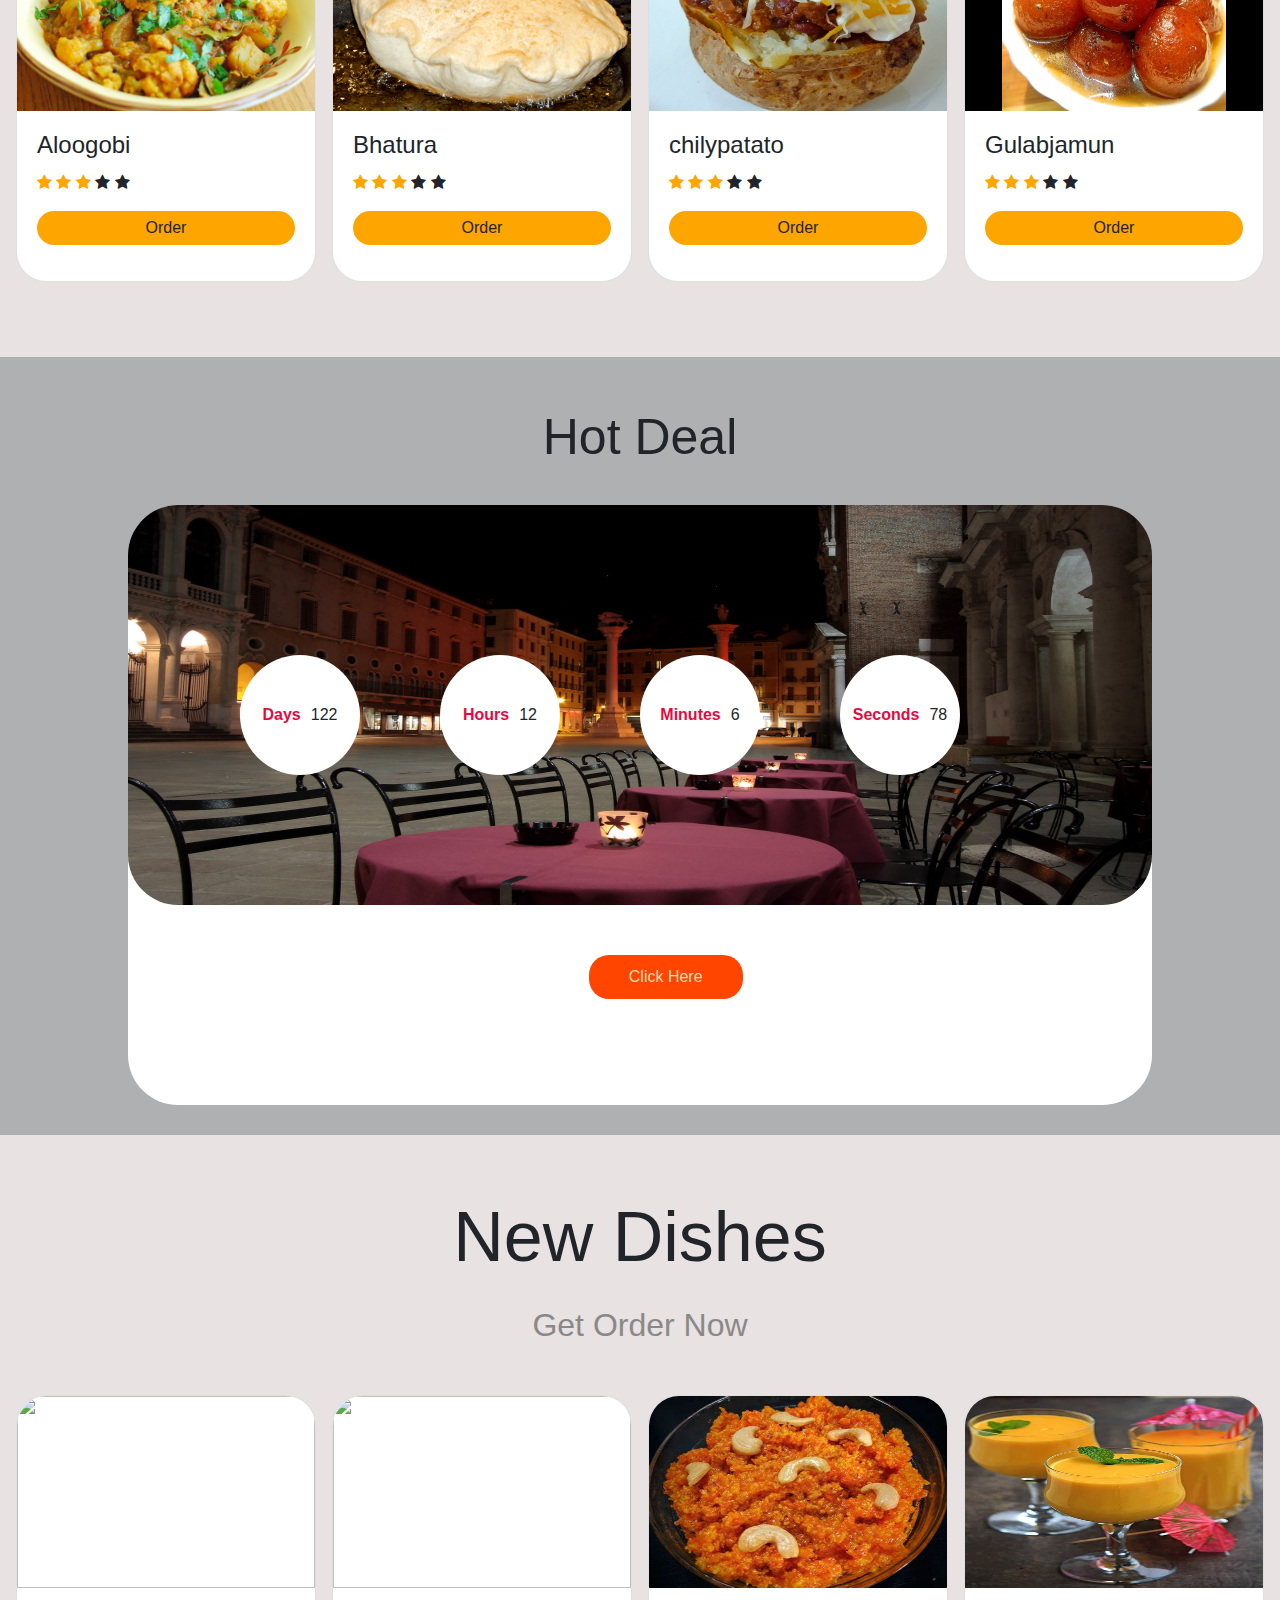
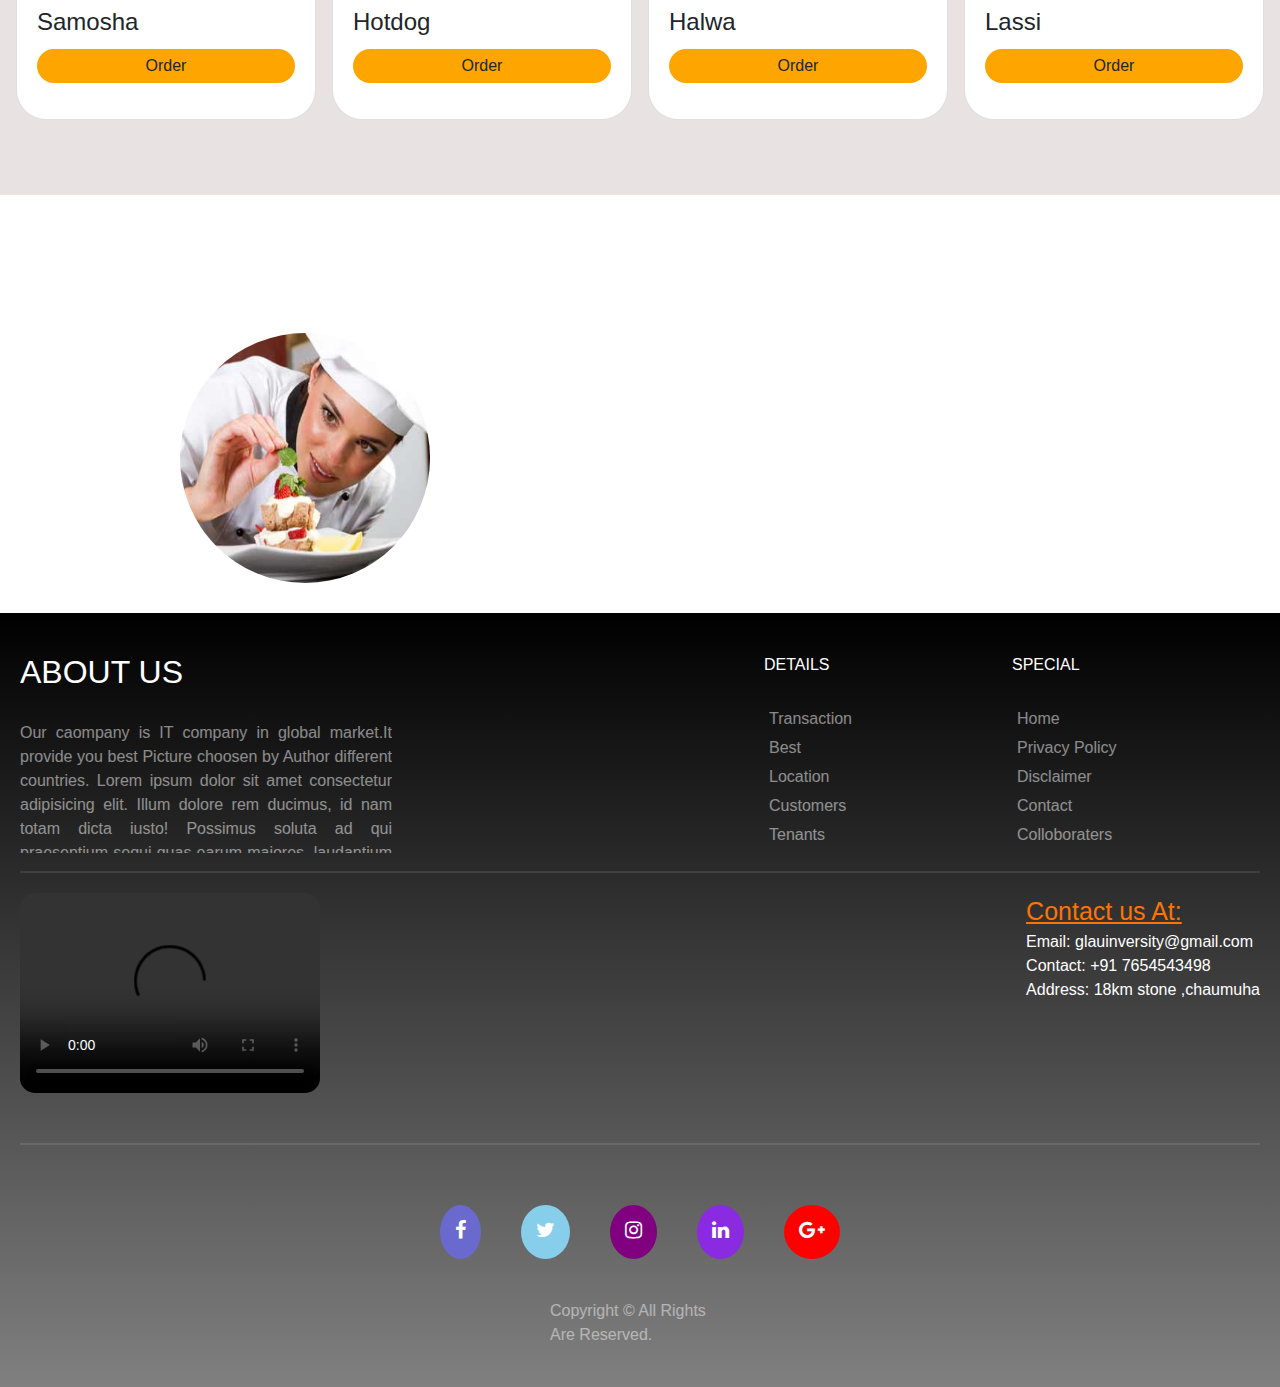
==== commit d3eed46e: "nothing" ====
--- a/index.html
+++ b/index.html
@@ -11,7 +11,7 @@
     <title>Hot Food</title>
 </head>
 <body>
-    <div class="container-fluid ">
+    <div class="container-fluid " >
         <header>
             <img src="images/logo.png"  alt="">
           
@@ -373,7 +373,7 @@
        </section>
 <h1 style="text-align: center;margin: 30px;color: white;">Our Best Cook's</h1>
      
-<section class="myslideshow-container">
+<section class="myslideshow-container" >
 
     <div class="mySlides myfade">
   
@@ -404,10 +404,8 @@
     <a class="prev" onclick="plusSlides(-1)">&#10094;</a>
     <a class="next" onclick="plusSlides(1)">&#10095;</a>
 </section>
-  <br>
-
-       
-       <div class="footer">
+
+       <div class="footer" >
         <div class="mycontent">
             <div class="about">
                 <h2>About Us</h2>
--- a/css_files/index.css
+++ b/css_files/index.css
@@ -16,6 +16,7 @@
   .container-fluid{
     margin: 0;
     padding: 0;
+    min-width: 400px;
 }
   header{
   
